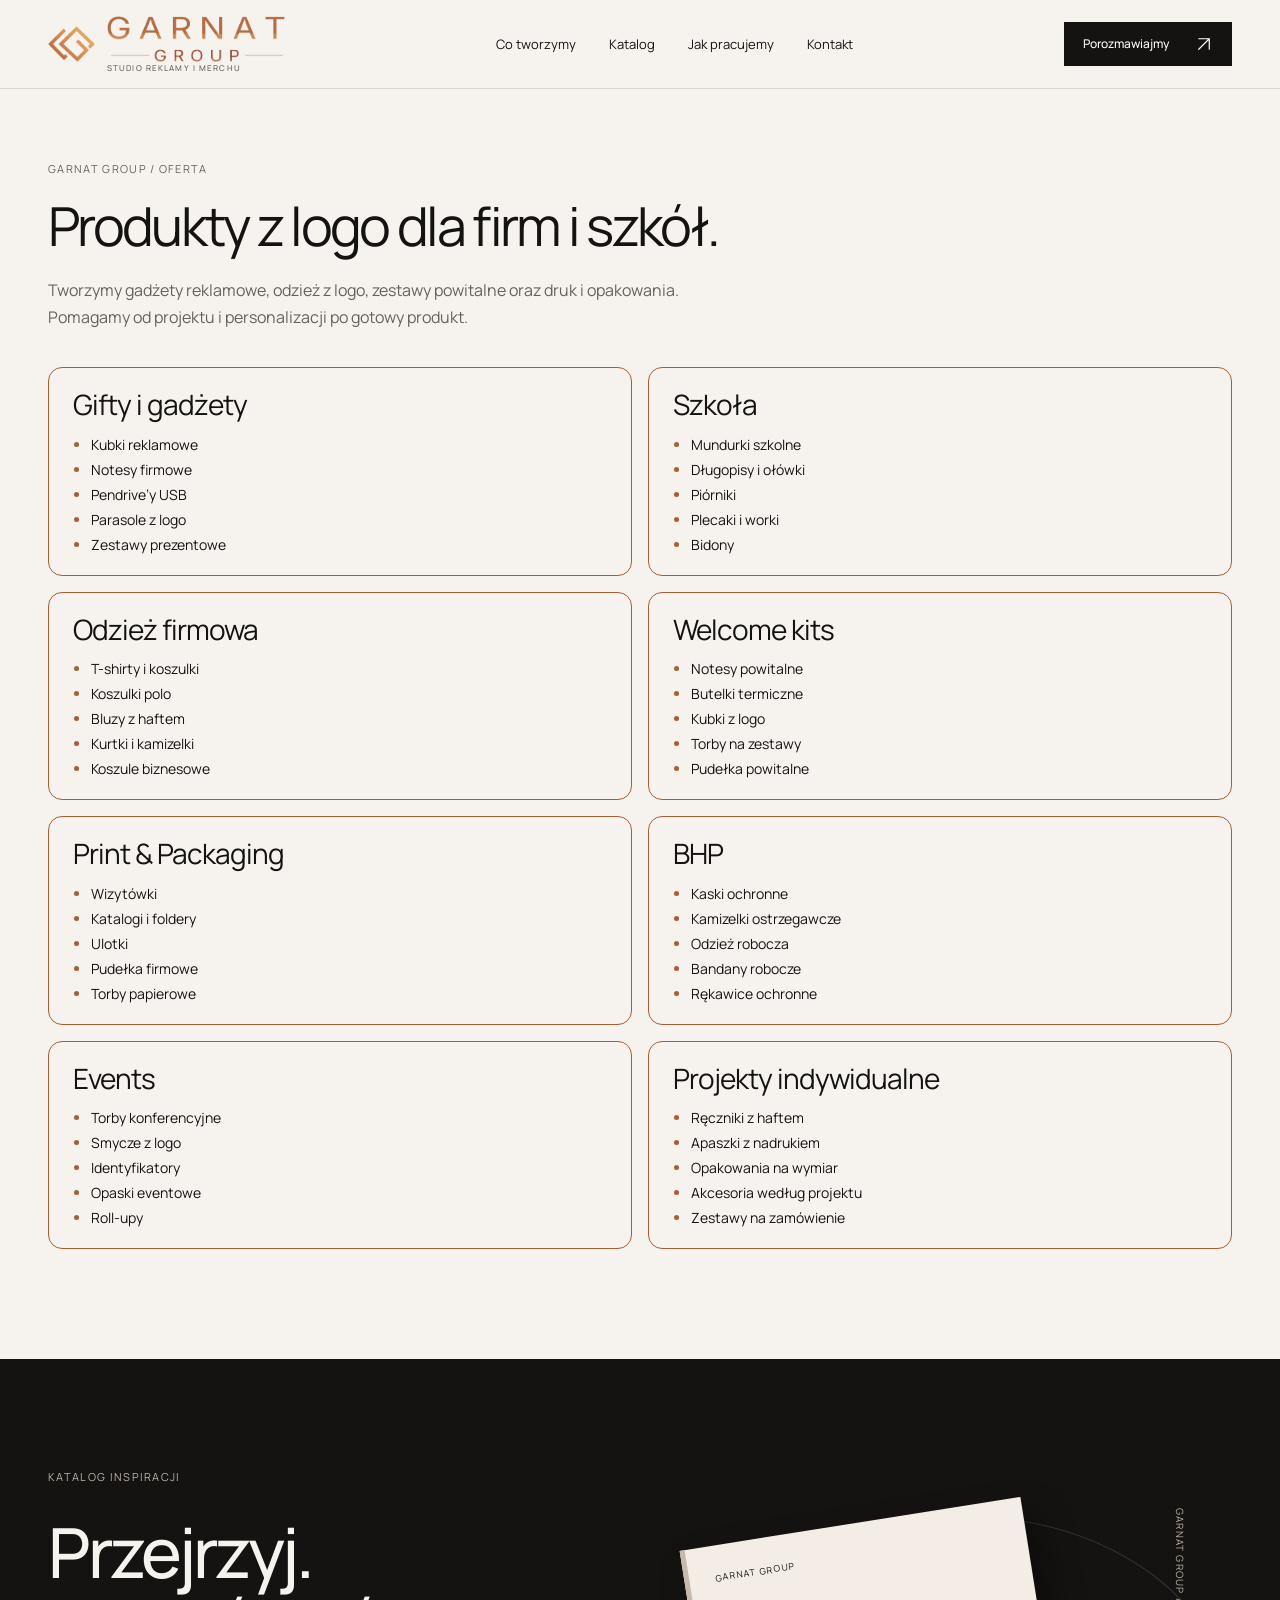
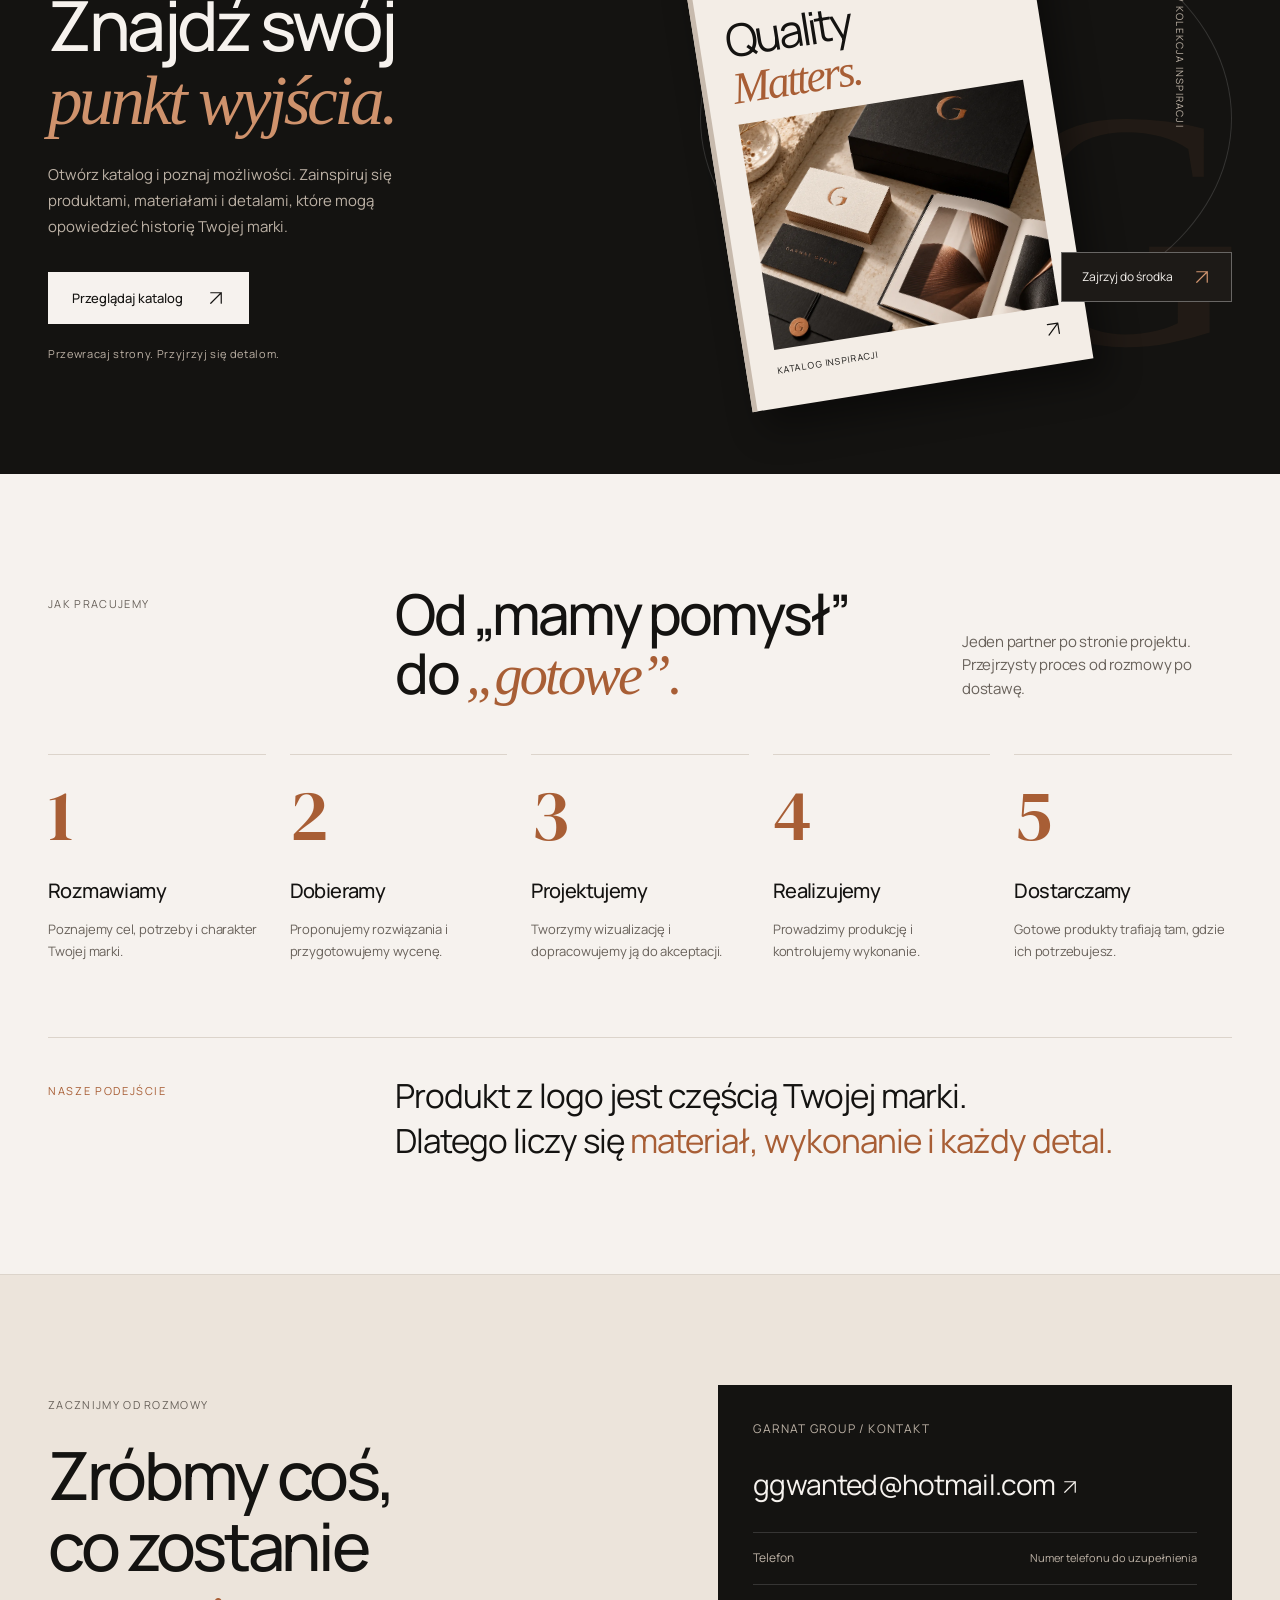
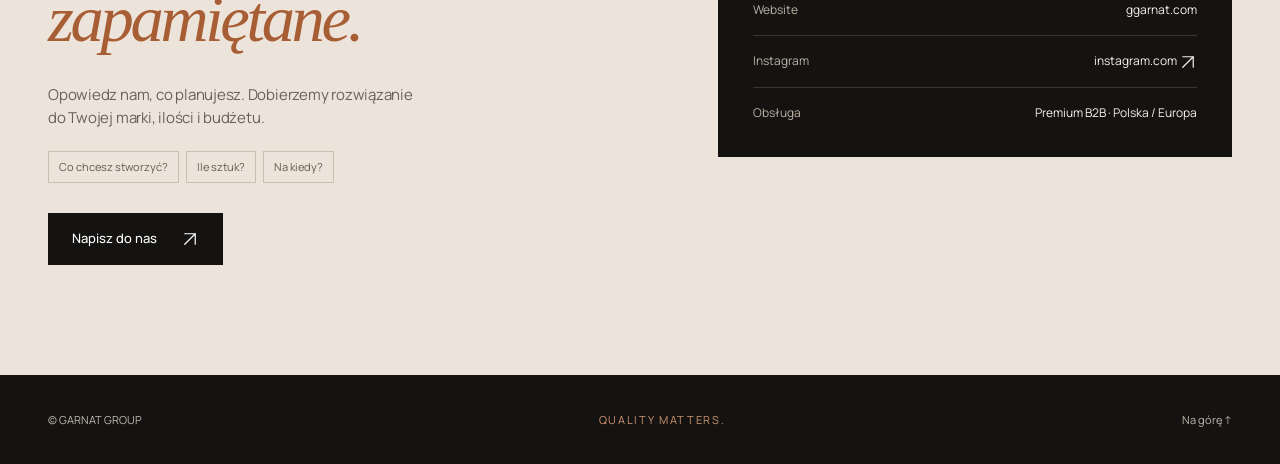
==== index.html @ 05f49bbf "Aktualizacja strony GARNAT GROUP" ====
<!doctype html><html lang="pl"><head><meta charset="utf-8"><meta name="viewport" content="width=device-width,initial-scale=1"><meta name="theme-color" content="#f6f2ee"><title>GARNAT GROUP — Studio reklamy i merchu</title><meta name="description" content="Gadżety reklamowe, odzież firmowa z logo, druk i opakowania. GARNAT GROUP — od pomysłu i projektu po personalizację i dostawę."><meta property="og:title" content="GARNAT GROUP — Produkty z logo dla firm i szkół"><meta property="og:description" content="Studio reklamy i merchu. Gadżety, odzież i druk dla Twojej marki."><meta property="og:type" content="website"><link rel="icon" href="images/logo.webp" type="image/webp"><link rel="preload" href="fonts/manrope-latin.woff2" as="font" type="font/woff2" crossorigin><link rel="stylesheet" href="styles.css"><link rel="stylesheet" href="katalog.css?v=6"></head><body id="top"><a class="skip-link" href="#main-content">Przejdź do treści</a>
<header class="site-header"><div class="container header-inner">
<a class="brand" href="#top" aria-label="GARNAT GROUP — strona główna"><img class="brand-symbol" src="images/logo.webp" alt="" width="48" height="43"><span class="brand-name"><img class="brand-wordmark" src="images/logo-napis.webp" alt="GARNAT GROUP" width="185" height="47"><span>STUDIO REKLAMY I MERCHU</span></span></a>
<nav class="desktop-menu" aria-label="Menu główne"><a href="#oferta">Co tworzymy</a><a href="#catalog-dialog" data-catalog-open>Katalog</a><a href="#proces">Jak pracujemy</a><a href="#kontakt">Kontakt</a></nav>
<a class="btn dark header-cta" href="#kontakt">Porozmawiajmy <svg class="arrow" viewBox="0 0 24 24" width="18" height="18" aria-hidden="true" focusable="false"><path d="M5 19 19 5M5 5h14v14" fill="none" stroke="currentColor" stroke-width="1.6" stroke-linecap="round" stroke-linejoin="round"/></svg></a>
<details class="mobile-menu"><summary>Menu <span class="menu-icon" aria-hidden="true"></span></summary><nav class="mobile-panel" aria-label="Menu mobilne"><a href="#oferta">Co tworzymy <svg class="arrow" viewBox="0 0 24 24" width="18" height="18" aria-hidden="true" focusable="false"><path d="M5 19 19 5M5 5h14v14" fill="none" stroke="currentColor" stroke-width="1.6" stroke-linecap="round" stroke-linejoin="round"/></svg></a><a href="#catalog-dialog" data-catalog-open>Katalog <svg class="arrow" viewBox="0 0 24 24" width="18" height="18" aria-hidden="true" focusable="false"><path d="M5 19 19 5M5 5h14v14" fill="none" stroke="currentColor" stroke-width="1.6" stroke-linecap="round" stroke-linejoin="round"/></svg></a><a href="#proces">Jak pracujemy <svg class="arrow" viewBox="0 0 24 24" width="18" height="18" aria-hidden="true" focusable="false"><path d="M5 19 19 5M5 5h14v14" fill="none" stroke="currentColor" stroke-width="1.6" stroke-linecap="round" stroke-linejoin="round"/></svg></a><a href="#kontakt">Kontakt <svg class="arrow" viewBox="0 0 24 24" width="18" height="18" aria-hidden="true" focusable="false"><path d="M5 19 19 5M5 5h14v14" fill="none" stroke="currentColor" stroke-width="1.6" stroke-linecap="round" stroke-linejoin="round"/></svg></a><a class="mobile-contact" href="mailto:ggwanted@hotmail.com">ggwanted@hotmail.com</a></nav></details>
</div></header>
<main id="main-content">
<section class="section services offer-overview" id="oferta" aria-labelledby="offer-heading"><div class="container"><div class="offer-intro"><div class="section-label">GARNAT GROUP / Oferta</div><h1 id="offer-heading">Produkty z logo dla firm i szkół.</h1><p>Tworzymy gadżety reklamowe, odzież z logo, zestawy powitalne oraz druk i opakowania. Pomagamy od projektu i personalizacji po gotowy produkt.</p></div>
<div class="category-grid"><a class="category-card" href="katalog-bez-js.html#produkt-1-1" data-catalog-open data-category="Gifty i gadżety" aria-label="Otwórz katalog: Gifty i gadżety"><h3>Gifty i gadżety</h3><ul><li>Kubki reklamowe</li><li>Notesy firmowe</li><li>Pendrive’y USB</li><li>Parasole z logo</li><li>Zestawy prezentowe</li></ul></a><a class="category-card" href="katalog-bez-js.html#produkt-2-1" data-catalog-open data-category="Szkoła" aria-label="Otwórz katalog: Szkoła"><h3>Szkoła</h3><ul><li>Mundurki szkolne</li><li>Długopisy i ołówki</li><li>Piórniki</li><li>Plecaki i worki</li><li>Bidony</li></ul></a><a class="category-card" href="katalog-bez-js.html#produkt-3-1" data-catalog-open data-category="Odzież firmowa" aria-label="Otwórz katalog: Odzież firmowa"><h3>Odzież firmowa</h3><ul><li>T-shirty i koszulki</li><li>Koszulki polo</li><li>Bluzy z haftem</li><li>Kurtki i kamizelki</li><li>Koszule biznesowe</li></ul></a><a class="category-card" href="katalog-bez-js.html#produkt-4-1" data-catalog-open data-category="Welcome kits" aria-label="Otwórz katalog: Welcome kits"><h3>Welcome kits</h3><ul><li>Notesy powitalne</li><li>Butelki termiczne</li><li>Kubki z logo</li><li>Torby na zestawy</li><li>Pudełka powitalne</li></ul></a><a class="category-card" href="katalog-bez-js.html#produkt-5-1" data-catalog-open data-category="Print &amp; Packaging" aria-label="Otwórz katalog: Print &amp; Packaging"><h3>Print & Packaging</h3><ul><li>Wizytówki</li><li>Katalogi i foldery</li><li>Ulotki</li><li>Pudełka firmowe</li><li>Torby papierowe</li></ul></a><a class="category-card" href="katalog-bez-js.html#produkt-6-1" data-catalog-open data-category="BHP" aria-label="Otwórz katalog: BHP"><h3>BHP</h3><ul><li>Kaski ochronne</li><li>Kamizelki ostrzegawcze</li><li>Odzież robocza</li><li>Bandany robocze</li><li>Rękawice ochronne</li></ul></a><a class="category-card" href="katalog-bez-js.html#produkt-7-1" data-catalog-open data-category="Events" aria-label="Otwórz katalog: Events"><h3>Events</h3><ul><li>Torby konferencyjne</li><li>Smycze z logo</li><li>Identyfikatory</li><li>Opaski eventowe</li><li>Roll-upy</li></ul></a><a class="category-card" href="katalog-bez-js.html#produkt-8-1" data-catalog-open data-category="Projekty indywidualne" aria-label="Otwórz katalog: Projekty indywidualne"><h3>Projekty indywidualne</h3><ul><li>Ręczniki z haftem</li><li>Apaszki z nadrukiem</li><li>Opakowania na wymiar</li><li>Akcesoria według projektu</li><li>Zestawy na zamówienie</li></ul></a></div>
</div></section>
<section class="section catalog-section" id="katalog" aria-labelledby="catalog-invite-heading"><div class="container catalog-grid"><div><div class="section-label">Katalog inspiracji</div><h2 id="catalog-invite-heading">Przejrzyj.<br>Znajdź swój<br><em>punkt wyjścia.</em></h2><p>Otwórz katalog i poznaj możliwości. Zainspiruj się produktami, materiałami i detalami, które mogą opowiedzieć historię Twojej marki.</p><a class="btn" href="#catalog-dialog" data-catalog-open>Przeglądaj katalog <svg class="arrow" viewBox="0 0 24 24" width="18" height="18" aria-hidden="true" focusable="false"><path d="M5 19 19 5M5 5h14v14" fill="none" stroke="currentColor" stroke-width="1.6" stroke-linecap="round" stroke-linejoin="round"/></svg></a><p class="catalog-count">Przewracaj strony. Przyjrzyj się detalom.</p></div><a class="catalog-art" href="#catalog-dialog" data-catalog-open aria-label="Otwórz katalog inspiracji"><span class="catalog-tab" aria-hidden="true">GARNAT GROUP / KOLEKCJA INSPIRACJI</span><span class="book-preview" aria-hidden="true"><span class="book-top">GARNAT GROUP</span><span class="book-word">Quality<br><em>Matters.</em></span><img src="images/studio-druk.webp" loading="lazy" width="1254" height="1254" alt=""><span class="book-bottom"><span>KATALOG INSPIRACJI</span><span><svg class="arrow" viewBox="0 0 24 24" width="18" height="18" aria-hidden="true" focusable="false"><path d="M5 19 19 5M5 5h14v14" fill="none" stroke="currentColor" stroke-width="1.6" stroke-linecap="round" stroke-linejoin="round"/></svg></span></span></span><span class="preview-label">Zajrzyj do środka <svg class="arrow" viewBox="0 0 24 24" width="18" height="18" aria-hidden="true" focusable="false"><path d="M5 19 19 5M5 5h14v14" fill="none" stroke="currentColor" stroke-width="1.6" stroke-linecap="round" stroke-linejoin="round"/></svg></span></a></div></section>
<section class="section" id="proces" aria-labelledby="process-heading"><div class="container"><div class="section-heading"><div class="section-label">Jak pracujemy</div><div class="heading-row"><h2 id="process-heading">Od „mamy pomysł”<br>do <em>„gotowe”.</em></h2><p class="section-intro">Jeden partner po stronie projektu. Przejrzysty proces od rozmowy po dostawę.</p></div></div><div class="process-list"><article class="process-step"><div class="process-no" aria-label="Krok 1">1</div><h3>Rozmawiamy</h3><p>Poznajemy cel, potrzeby i charakter Twojej marki.</p></article><article class="process-step"><div class="process-no" aria-label="Krok 2">2</div><h3>Dobieramy</h3><p>Proponujemy rozwiązania i przygotowujemy wycenę.</p></article><article class="process-step"><div class="process-no" aria-label="Krok 3">3</div><h3>Projektujemy</h3><p>Tworzymy wizualizację i dopracowujemy ją do akceptacji.</p></article><article class="process-step"><div class="process-no" aria-label="Krok 4">4</div><h3>Realizujemy</h3><p>Prowadzimy produkcję i kontrolujemy wykonanie.</p></article><article class="process-step"><div class="process-no" aria-label="Krok 5">5</div><h3>Dostarczamy</h3><p>Gotowe produkty trafiają tam, gdzie ich potrzebujesz.</p></article></div><div class="studio-note"><div class="kicker">Nasze podejście</div><p>Produkt z logo jest częścią Twojej marki.<br>Dlatego liczy się <span>materiał, wykonanie i każdy detal.</span></p></div></div></section>
<section class="section contact" id="kontakt" aria-labelledby="contact-heading"><div class="container contact-grid"><div><div class="section-label">Zacznijmy od rozmowy</div><h2 id="contact-heading">Zróbmy coś,<br>co zostanie<br><em>zapamiętane.</em></h2><p class="contact-description">Opowiedz nam, co planujesz. Dobierzemy rozwiązanie do Twojej marki, ilości i budżetu.</p><div class="contact-hints" aria-label="Co warto podać w zapytaniu"><span>Co chcesz stworzyć?</span><span>Ile sztuk?</span><span>Na kiedy?</span></div><a class="btn dark" href="mailto:ggwanted@hotmail.com">Napisz do nas <svg class="arrow" viewBox="0 0 24 24" width="18" height="18" aria-hidden="true" focusable="false"><path d="M5 19 19 5M5 5h14v14" fill="none" stroke="currentColor" stroke-width="1.6" stroke-linecap="round" stroke-linejoin="round"/></svg></a></div><div class="contact-card"><div class="contact-card-title">GARNAT GROUP / Kontakt</div><a class="contact-email" href="mailto:ggwanted@hotmail.com">ggwanted@hotmail.com <svg class="arrow" viewBox="0 0 24 24" width="18" height="18" aria-hidden="true" focusable="false"><path d="M5 19 19 5M5 5h14v14" fill="none" stroke="currentColor" stroke-width="1.6" stroke-linecap="round" stroke-linejoin="round"/></svg></a><div class="contact-item"><span class="label">Telefon</span><span class="value placeholder">Numer telefonu do uzupełnienia</span></div><div class="contact-item"><span class="label">Website</span><span class="value">ggarnat.com</span></div><div class="contact-item"><span class="label">Instagram</span><a class="value" href="https://www.instagram.com/" target="_blank" rel="noopener noreferrer">instagram.com <svg class="arrow" viewBox="0 0 24 24" width="18" height="18" aria-hidden="true" focusable="false"><path d="M5 19 19 5M5 5h14v14" fill="none" stroke="currentColor" stroke-width="1.6" stroke-linecap="round" stroke-linejoin="round"/></svg></a></div><div class="contact-item"><span class="label">Obsługa</span><span class="value">Premium B2B · Polska / Europa</span></div></div></div></section>
</main><footer class="site-footer"><div class="container footer-inner"><span>© GARNAT GROUP</span><span class="footer-tagline">QUALITY MATTERS.</span><a href="#top">Na górę ↑</a></div></footer>
<div class="catalog-dialog" id="catalog-dialog" role="dialog" aria-modal="true" aria-labelledby="catalog-title" tabindex="-1"><div class="leaflet-shell"><header class="leaflet-top"><div><div class="leaflet-brand" id="catalog-title">GARNAT GROUP</div><span class="leaflet-sub">KATALOG INSPIRACJI</span></div><div class="leaflet-actions"><button type="button" class="leaflet-tool" id="leaflet-zoom" aria-pressed="false">Powiększ +</button><button type="button" class="leaflet-tool fullscreen-tool" id="leaflet-fullscreen">Pełny ekran</button><a href="#katalog" class="leaflet-tool" id="catalog-close">Zamknij ×</a></div></header><noscript><p style="padding:12px 24px"><a href="katalog-bez-js.html">Otwórz katalog bez JavaScriptu →</a></p></noscript><div class="catalog-category-bar"><label for="catalog-category">Kategoria</label><select id="catalog-category"><option value="">Wszystkie kategorie</option><option>Gifty i gadżety</option><option>Szkoła</option><option>Odzież firmowa</option><option>Welcome kits</option><option>Print & Packaging</option><option>BHP</option><option>Events</option><option>Projekty indywidualne</option></select></div><div class="leaflet-stage" id="leaflet-stage" aria-label="Strony katalogu"><div class="leaflet-book" id="leaflet-book"><article class="leaflet-page leaflet-cover" data-page="0" aria-label="Strona 1: okładka"><div class="eyebrow">GARNAT GROUP / Inspiracje</div><div class="cover-mark" aria-hidden="true">G.</div><div class="cover-kicker">POMYSŁ · DETAL · REALIZACJA</div><h3 class="cover-word">QUALITY<br><span>MATTERS.</span></h3><p>Inspiracje dla Twojej marki.<br>Gadżety, odzież i materiały reklamowe.</p><p>Odkryj kolekcję inspiracji.<br>Przewróć stronę i poznaj szczegóły.</p><div class="page-folio"><span>QUALITY MATTERS.</span><span>01</span></div></article></div></div><footer class="leaflet-bottom"><div class="leaflet-controls"><button class="leaflet-arrow" id="leaflet-prev" type="button" aria-label="Poprzednie strony">←</button><span class="leaflet-counter" id="leaflet-counter" aria-live="polite"></span><button class="leaflet-arrow" id="leaflet-next" type="button" aria-label="Następne strony">→</button></div><div class="leaflet-pages" aria-label="Przejdź do strony"></div><p class="leaflet-hint">Przeglądaj katalog: strzałki ← → lub przesunięcie palcem.</p></footer></div></div><script src="katalog-dane.js" defer></script><script src="katalog.js?v=6" defer></script><script src="site.js" defer></script></body></html>
---- styles.css ----
@font-face {
  font-family: 'Manrope';
  font-style: normal;
  font-display: swap;
  font-weight: 200 800;
  src: url(fonts/manrope-latin-ext.woff2) format('woff2-variations');
  unicode-range: U+0100-02BA,U+02BD-02C5,U+02C7-02CC,U+02CE-02D7,U+02DD-02FF,U+0304,U+0308,U+0329,U+1D00-1DBF,U+1E00-1E9F,U+1EF2-1EFF,U+2020,U+20A0-20AB,U+20AD-20C0,U+2113,U+2C60-2C7F,U+A720-A7FF;
}
@font-face {
  font-family: 'Manrope';
  font-style: normal;
  font-display: swap;
  font-weight: 200 800;
  src: url(fonts/manrope-latin.woff2) format('woff2-variations');
  unicode-range: U+0000-00FF,U+0131,U+0152-0153,U+02BB-02BC,U+02C6,U+02DA,U+02DC,U+0304,U+0308,U+0329,U+2000-206F,U+20AC,U+2122,U+2191,U+2193,U+2212,U+2215,U+FEFF,U+FFFD;
}
@font-face{font-family:'DM Serif Display';font-style:normal;font-display:swap;font-weight:400;src:url('fonts/dm-serif-display-latin.woff2') format('woff2')}
:root{--black:#141311;--copper:#a85e35;--accent:#b96f43;--cream:#f6f2ee;--paper:#fdfbf8;--muted:#68615a;--line:#dcd4cb;--ease:cubic-bezier(.2,.7,.2,1)}
*{box-sizing:border-box}html{scroll-behavior:smooth;scroll-padding-top:110px}body{margin:0;background:var(--cream);color:var(--black);font-family:"Manrope",Arial,Helvetica,sans-serif;line-height:1.55;-webkit-font-smoothing:antialiased}body.catalog-open{overflow:hidden}a{color:inherit;text-decoration:none}button{font-family:inherit;cursor:pointer}button,a{-webkit-tap-highlight-color:transparent}img{display:block;max-width:100%;height:auto}button:focus-visible,a:focus-visible,summary:focus-visible{outline:3px solid var(--accent);outline-offset:5px}button:disabled{cursor:default}::selection{background:#dfb79d;color:#141311}h1,h2,h3,p{margin:0}h1,h2,h3{font-weight:500}em{font-family:Georgia,'Times New Roman',serif;font-weight:400}section[id]{scroll-margin-top:100px}.container{width:min(1320px,calc(100% - 96px));margin-inline:auto}.eyebrow,.kicker,.section-label{font-size:11px;line-height:1.4;letter-spacing:.15em;text-transform:uppercase}.kicker{color:var(--copper)}.arrow{display:inline-block;width:18px;height:18px;flex-shrink:0;vertical-align:middle;transition:transform .25s var(--ease)}.btn{display:inline-flex;gap:24px;justify-content:space-between;align-items:center;min-height:52px;padding:15px 23px;border:1px solid var(--black);font-size:13px;line-height:1.3;font-weight:500;transition:background .25s,color .25s,border-color .25s}.btn.dark{background:var(--black);color:#fff}.btn:hover{background:var(--accent);color:#fff;border-color:var(--accent)}.btn:hover .arrow,.text-link:hover .arrow{transform:translate(3px,-3px)}.text-link{display:inline-flex;align-items:center;gap:20px;min-height:46px;border-bottom:1px solid currentColor;font-size:13px}.skip-link{position:fixed;top:8px;left:12px;z-index:2000;padding:10px 18px;background:white;transform:translateY(-160%)}.skip-link:focus{transform:none}
/* Navigation */
.site-header{position:sticky;top:0;z-index:100;background:rgba(246,242,238,.96);backdrop-filter:blur(14px);border-bottom:1px solid var(--line)}.header-inner{height:88px;display:flex;justify-content:space-between;align-items:center;gap:30px}.brand{display:flex;align-items:center;gap:12px;flex-shrink:0}.brand-symbol{width:42px;height:42px;object-fit:contain;background:#070707;padding:3px}.brand-name{font-size:22px;line-height:1;letter-spacing:.11em;font-weight:600}.brand-name span{display:block;font-size:9px;letter-spacing:.32em;font-weight:400;margin-top:7px}.desktop-menu{display:flex;align-items:center;gap:33px;font-size:13px}.desktop-menu a{padding-block:13px;position:relative}.desktop-menu a:after{content:'';position:absolute;bottom:5px;left:0;width:0;height:1px;background:var(--copper);transition:width .2s}.desktop-menu a:hover:after{width:100%}.header-cta{min-height:44px;padding:12px 18px;font-size:12px;gap:26px}.mobile-menu{display:none}
/* Studio introduction */
.hero{padding:58px 0 46px}.hero-meta{display:flex;justify-content:space-between;gap:24px;margin-bottom:34px;color:var(--muted)}.hero-meta .eyebrow:last-child{letter-spacing:.07em}.hero-grid{display:grid;grid-template-columns:1.04fr 1fr;gap:35px;align-items:center}.hero-copy{position:relative;padding:20px 0 40px}.hero h1{font-size:clamp(68px,7.4vw,112px);font-weight:500;line-height:.99;letter-spacing:-.065em;margin:22px 0 28px}.hero h1 em{color:var(--copper);letter-spacing:-.06em}.hero h1 .line{display:block}.hero-lead{font-size:17px;line-height:1.7;max-width:420px;color:var(--muted)}.hero-actions{display:flex;align-items:center;gap:25px;flex-wrap:wrap;margin-top:30px}.hero-footnote{font-size:11px;color:var(--muted);margin-top:35px}.hero-visual{position:relative;padding:0 26px 20px 12px}.hero-picture{position:relative;background:#e2d6c9;aspect-ratio:.94;overflow:hidden}.hero-picture>img{width:100%;height:100%;object-fit:cover;transition:transform 1s var(--ease)}.hero-picture:hover>img{transform:scale(1.035)}
/* Offer */
.section{padding:110px 0}.section-heading{display:grid;grid-template-columns:.55fr 1.45fr;gap:30px;margin-bottom:48px}.section-label{color:var(--muted);padding-top:12px}.heading-row{display:flex;justify-content:space-between;align-items:flex-end;gap:30px}.section h2{font-size:clamp(38px,4.4vw,66px);line-height:1.06;letter-spacing:-.05em}.section h2 em{color:var(--copper)}.section-intro{font-size:15px;color:var(--muted);max-width:270px;margin-bottom:6px}.offer-grid{display:grid;grid-template-columns:1.15fr 1fr;gap:38px}.offer-featured{grid-row:span 2}.offer-image{display:block;overflow:hidden;background:#e6ddd3}.offer-image img{width:100%;height:100%;object-fit:cover;transition:transform .7s var(--ease)}.offer-card:hover img{transform:scale(1.025)}.offer-featured .offer-image{aspect-ratio:.94}.offer-small{display:grid;grid-template-columns:.9fr 1fr;gap:23px;align-items:center}.offer-small .offer-image{aspect-ratio:1}.offer-card .kicker{font-size:10px;margin-bottom:12px}.offer-featured .offer-copy{padding:25px 0 0}.offer-card h3{font-size:clamp(24px,2.2vw,32px);line-height:1.15;letter-spacing:-.04em;margin-bottom:12px}.offer-card p{font-size:14px;line-height:1.7;color:var(--muted)}.offer-card .text-link{margin-top:14px;font-size:12px;gap:14px}.offer-text-only{display:block;padding:6px 0 2px}.offer-text-only .offer-copy{max-width:46ch}.offer-text-only h3{max-width:14ch}.offer-text-only p{max-width:52ch}.extra-services{display:grid;grid-template-columns:repeat(3,minmax(0,1fr));gap:34px;margin-top:60px;padding-top:30px;border-top:1px solid var(--line)}.extra-service{display:grid;grid-template-columns:64px 1fr;gap:18px}.extra-service img{width:64px;height:64px;object-fit:cover}.extra-service h3{font-size:16px;margin-bottom:8px}.extra-service p{font-size:12px;color:var(--muted);line-height:1.65}.extra-service .kicker{font-size:9px;margin-bottom:8px}
/* Catalogue invitation */
.catalog-section{background:var(--black);color:var(--cream);overflow:hidden}.catalog-grid{display:grid;grid-template-columns:1fr 1fr;gap:70px;align-items:center}.catalog-section .section-label{color:#bdb2a6;padding:0}.catalog-section h2{font-size:clamp(42px,5.4vw,78px);margin:30px 0 24px}.catalog-section h2 em{color:#cf926c}.catalog-section p{color:#bdb2a6;max-width:375px;font-size:15px;line-height:1.75}.catalog-section .btn{margin-top:32px;background:var(--cream);color:var(--black);border-color:var(--cream)}.catalog-section .btn:hover{background:var(--accent);border-color:var(--accent);color:white}.catalog-count{margin-top:20px!important;font-size:11px!important;letter-spacing:.06em}.catalog-art{position:relative;display:block;min-height:480px;isolation:isolate}.catalog-art:before{content:'';position:absolute;inset:40px 0 35px 25px;border:1px solid #ffffff24;border-radius:50%}.catalog-art:after{content:'G';position:absolute;font:340px/.8 Georgia,serif;color:#b96f4315;right:-10px;bottom:-10px;z-index:-1}.book-preview{position:absolute;left:7%;top:45px;transform:rotate(-9deg);width:62%;aspect-ratio:.74;background:#f3ede6;color:var(--black);padding:26px;box-shadow:12px 20px 35px #0006;border-left:5px solid #c7baad;display:flex;flex-direction:column;transition:transform .5s var(--ease)}.catalog-art:hover .book-preview{transform:rotate(-5deg) translateY(-6px)}.book-top{font-size:9px;letter-spacing:.13em}.book-word{font-size:clamp(30px,3.5vw,50px);line-height:1.05;letter-spacing:-.06em;margin:32px 0 12px}.book-word em{color:var(--copper)}.book-preview img{width:100%;height:0;flex:1;min-height:0;object-fit:cover}.book-bottom{display:flex;justify-content:space-between;gap:8px;margin-top:14px;font-size:9px;letter-spacing:.1em}.catalog-art .preview-label{position:absolute;right:0;bottom:54px;border:1px solid #ffffff55;background:#1d1a17;padding:15px 20px;display:flex;gap:20px;align-items:center;font-size:12px}.preview-label .arrow{color:#d19570}.catalog-art .catalog-tab{position:absolute;right:8%;top:32px;color:#bdb2a6;font-size:10px;letter-spacing:.12em;writing-mode:vertical-rl}
/* Process & brand note */
.process-list{display:grid;grid-template-columns:repeat(5,minmax(0,1fr));gap:24px}.process-step{padding-top:24px;border-top:1px solid var(--line)}.process-no{font-family:"DM Serif Display",Georgia,serif;font-size:72px;line-height:1;color:var(--copper);letter-spacing:-.045em;margin-bottom:24px}.process-step h3{font-size:20px;letter-spacing:-.03em;margin-bottom:12px}.process-step p{font-size:13px;color:var(--muted);line-height:1.7}.studio-note{margin-top:75px;display:grid;grid-template-columns:.55fr 1.45fr;gap:30px;border-top:1px solid var(--line);padding-top:36px}.studio-note .kicker{padding-top:9px}.studio-note p{font-size:clamp(23px,2.6vw,36px);line-height:1.35;letter-spacing:-.03em;max-width:780px}.studio-note p span{color:var(--copper)}
/* Contact */
.contact{background:#ece4db;border-top:1px solid var(--line)}.contact-grid{display:grid;grid-template-columns:1.12fr 1fr;gap:95px;align-items:start}.contact h2{font-size:clamp(42px,5.2vw,76px);margin:28px 0}.contact-description{max-width:370px;color:var(--muted);font-size:15px}.contact-hints{display:flex;flex-wrap:wrap;gap:7px;margin-top:22px}.contact-hints span{border:1px solid #cabeaf;padding:6px 10px;font-size:11px;color:#65594e}.contact .btn{margin-top:30px}.contact-card{background:var(--black);color:var(--cream);padding:35px}.contact-card-title{font-size:12px;color:#bdb2a6;margin-bottom:26px;letter-spacing:.1em;text-transform:uppercase}.contact-email{font-size:clamp(18px,2.2vw,30px);line-height:1.4;letter-spacing:-.03em;overflow-wrap:anywhere;display:block;margin-bottom:28px}.contact-email:hover{color:#d69c78}.contact-item{border-top:1px solid #ffffff25;padding:16px 0;display:flex;justify-content:space-between;align-items:baseline;gap:16px;font-size:12px}.contact-item .label{color:#bdb2a6;flex-shrink:0}.contact-item .value{text-align:right;overflow-wrap:anywhere;min-width:0}.contact-item a:hover{color:#d69c78}.contact-item:last-child{padding-bottom:0}.contact-card .placeholder{color:#bdb2a6;font-size:11px}.site-footer{padding:28px 0;background:var(--black);color:#c3b9af}.footer-inner{display:flex;align-items:center;justify-content:space-between;gap:20px;font-size:11px}.footer-tagline{color:#d19570;letter-spacing:.15em}.footer-inner a{padding:8px 0}.footer-inner a:hover{color:white}
@media(min-width:1550px){.hero h1{font-size:116px}.hero-picture{max-height:650px}}
@media(max-width:1100px){.container{width:calc(100% - 64px)}.desktop-menu{gap:22px}.header-inner{gap:20px}.hero h1{font-size:clamp(58px,7.3vw,85px)}.hero-grid{gap:24px}.hero-visual{padding-left:0}.hero-actions{gap:16px}.hero-lead{font-size:15px}.section-heading{grid-template-columns:.35fr 1fr}.heading-row{align-items:start;flex-direction:column;gap:20px}.section-intro{max-width:480px}.offer-small{grid-template-columns:1fr 1fr;gap:18px}.offer-grid{gap:26px}.offer-card p{font-size:13px}.offer-featured .offer-image{aspect-ratio:.75}.contact-grid{gap:50px}.catalog-grid{gap:38px}.catalog-art{min-height:420px}.book-preview{padding:20px;left:3%;width:72%;top:30px}.extra-services{gap:22px}.extra-service{grid-template-columns:1fr}.extra-service img{width:75px;height:60px}.studio-note{grid-template-columns:.35fr 1fr}}
@media(max-width:800px){html{scroll-padding-top:90px}.offer-text-only{padding:0}.offer-text-only .offer-copy,.offer-text-only p{max-width:none}.container{width:calc(100% - 40px)}.header-inner{height:74px;gap:12px}.brand-symbol{width:34px;height:34px}.brand-name{font-size:18px}.brand-name span{font-size:8px}.desktop-menu,.header-cta{display:none}.mobile-menu{display:block}.mobile-menu summary{cursor:pointer;list-style:none;display:flex;align-items:center;gap:13px;font-size:12px;min-height:44px;padding:8px 0 8px 12px}.mobile-menu summary::-webkit-details-marker{display:none}.menu-icon{width:20px;height:12px;display:block;border-top:1px solid;border-bottom:1px solid;transition:transform .2s}.mobile-menu[open] .menu-icon{transform:rotate(-10deg)}.mobile-panel{position:absolute;left:0;right:0;top:74px;background:var(--cream);padding:12px 20px 24px;border-bottom:1px solid var(--line);box-shadow:0 18px 24px #0001;display:grid}.mobile-panel a{padding:16px 0;border-bottom:1px solid var(--line);display:flex;justify-content:space-between;font-size:19px}.mobile-panel .mobile-contact{font-size:12px;border:0;color:var(--copper);padding-top:22px}.hero{padding:28px 0 30px}.hero-meta{margin-bottom:16px;gap:10px}.hero-meta .eyebrow{font-size:9px}.hero-meta .eyebrow:last-child{font-size:9px;letter-spacing:0}.hero-grid{grid-template-columns:1fr;gap:8px}.hero-copy{padding:0 0 24px}.hero h1{font-size:clamp(57px,10.6vw,86px);letter-spacing:-.065em;margin:18px 0 22px;max-width:650px}.hero h1 .line:nth-child(2){display:inline}.hero h1 em{display:inline}.hero-lead{font-size:15px;max-width:500px}.hero-actions{margin-top:24px;gap:23px}.hero-footnote{margin-top:22px;font-size:10px}.hero-visual{width:100%;max-width:620px;margin:0 auto;padding:0 20px 24px 0}.hero-picture{aspect-ratio:1.05;max-height:none}.section{padding:70px 0}.section-heading{grid-template-columns:1fr;gap:19px;margin-bottom:32px}.section-label{padding-top:0;font-size:10px}.heading-row{gap:17px}.section h2{font-size:clamp(38px,7vw,54px)}.section-intro{font-size:14px;max-width:420px}.offer-grid{grid-template-columns:1fr;gap:32px}.offer-featured{grid-row:auto}.offer-featured .offer-image{aspect-ratio:1.15}.offer-featured .offer-copy{padding-top:20px}.offer-card h3{font-size:28px}.offer-card p{font-size:14px}.offer-small{grid-template-columns:.85fr 1fr;gap:22px}.offer-small .offer-image{aspect-ratio:.85}.offer-card .text-link{font-size:12px;margin-top:9px}.extra-services{grid-template-columns:1fr;gap:0;margin-top:35px;padding-top:10px}.extra-service{grid-template-columns:72px 1fr;gap:18px;padding:22px 0;border-bottom:1px solid var(--line)}.extra-service:last-child{border-bottom:0}.extra-service img{width:72px;height:72px}.extra-service h3{font-size:17px;margin-bottom:6px}.extra-service p{font-size:13px}.catalog-grid{grid-template-columns:1fr;gap:20px}.catalog-section h2{font-size:clamp(42px,8.7vw,64px);margin:24px 0 20px}.catalog-section p{font-size:14px;max-width:480px}.catalog-section .btn{margin-top:25px}.catalog-art{width:100%;max-width:440px;min-height:400px;margin:0 auto}.book-preview{left:10%;width:62%;padding:20px}.book-word{font-size:36px;margin:26px 0 14px}.catalog-art .preview-label{right:3%;bottom:35px;padding:12px 16px}.catalog-art .catalog-tab{right:8%}.process-list{grid-template-columns:1fr;gap:0}.process-step{display:grid;grid-template-columns:45px 1fr;column-gap:18px;padding:22px 0}.process-no{grid-row:span 2;margin:0;padding-top:0;font-size:48px;line-height:1}.process-step h3{font-size:22px;margin-bottom:7px}.process-step p{font-size:14px}.studio-note{margin-top:34px;grid-template-columns:1fr;gap:20px;padding-top:26px}.studio-note .kicker{font-size:10px}.studio-note p{font-size:26px}.contact-grid{grid-template-columns:1fr;gap:36px}.contact h2{font-size:clamp(42px,8.8vw,64px);margin:22px 0}.contact-description{max-width:460px;font-size:14px}.contact-card{padding:26px}.contact-email{font-size:clamp(21px,5.3vw,30px)}.contact-item{font-size:12px}.footer-inner{flex-wrap:wrap;gap:10px 20px}.footer-tagline{font-size:9px}}
@media(max-width:380px){.container{width:calc(100% - 32px)}.hero h1{font-size:55px}.hero-actions{gap:16px}.hero-actions .btn{padding-inline:16px;gap:20px}.hero-actions .text-link{font-size:12px;gap:12px}.hero-meta .eyebrow:last-child{display:none}.offer-small{grid-template-columns:1fr}.offer-small .offer-image{aspect-ratio:1.3}.catalog-art{min-height:360px}.book-preview{padding:17px}.book-word{font-size:30px}.contact-card{padding:22px}.contact-item{gap:10px}}
@media(prefers-reduced-motion:reduce){html{scroll-behavior:auto}*,*:before,*:after{animation:none!important;transition:none!important}}
@media(max-width:800px){.brand-name span{letter-spacing:.13em}.mobile-menu{flex-shrink:0}.brand{min-width:0}.brand-name{min-width:0}.brand-name span{white-space:nowrap}}
@media(max-width:360px){.brand{gap:9px}.brand-name{font-size:17px}.brand-name span{font-size:7px;letter-spacing:.08em}.mobile-menu summary{gap:10px}}
@media(min-width:801px) and (max-width:1100px){.desktop-menu,.header-cta{display:none}.mobile-menu{display:block;flex-shrink:0}.mobile-menu summary{cursor:pointer;list-style:none;display:flex;align-items:center;gap:13px;font-size:13px;min-height:44px;padding:8px 0 8px 12px}.mobile-menu summary::-webkit-details-marker{display:none}.menu-icon{width:20px;height:12px;display:block;border-top:1px solid;border-bottom:1px solid}.mobile-menu[open] .menu-icon{transform:rotate(-10deg)}.mobile-panel{position:absolute;left:0;right:0;top:88px;background:var(--cream);padding:12px 32px 24px;border-bottom:1px solid var(--line);box-shadow:0 18px 24px #0001;display:grid}.mobile-panel a{padding:16px 0;border-bottom:1px solid var(--line);display:flex;justify-content:space-between;font-size:19px}.mobile-panel .mobile-contact{font-size:13px;border:0;color:var(--copper);padding-top:22px}}

p, .contact-item, .hero-meta{font-weight:400}.hero-lead,.section-intro,.offer-card p,.process-step p,.contact-description{letter-spacing:-.015em}.section-label{letter-spacing:.12em}.hero{padding-bottom:34px}

/* Aligned touch targets; SVG icons render consistently across browsers. */
@media(max-width:800px){
 .hero-actions{display:grid;grid-template-columns:repeat(2,minmax(0,1fr));align-items:stretch;gap:12px;width:100%;max-width:480px}
 .hero-actions .btn,.hero-actions .text-link{display:flex;width:100%;height:54px;min-height:54px;align-items:center;justify-content:space-between;gap:8px;padding:12px 14px;border:1px solid var(--black);font-size:12px;line-height:1.3;white-space:nowrap}
 .hero-actions .text-link{background:transparent;color:var(--black)}
 .hero-actions .text-link:hover{background:var(--accent);border-color:var(--accent);color:white}
}
@media(max-width:380px){.hero-actions{grid-template-columns:1fr;gap:10px;max-width:none}.hero-actions .btn,.hero-actions .text-link{padding-inline:18px}}

/* Garnat Group: oficjalny sygnet + oryginalny logotyp, bez tła. */
.brand-symbol{width:47px;height:43px;object-fit:contain;background:transparent;padding:0;flex-shrink:0}
.brand-name{display:flex;flex-direction:column;align-items:flex-start;gap:2px;font-size:initial;letter-spacing:normal;line-height:1}
.brand-wordmark{display:block;width:178px;height:auto;object-fit:contain}
.brand-name span{display:block;margin:0;font-family:Manrope,Arial,sans-serif;font-size:8px;font-weight:500;letter-spacing:.14em;color:var(--muted);white-space:nowrap}
/* Całe dziewięć zdjęć każdego kolażu pozostaje widoczne, bez przycinania krawędzi. */
.hero .hero-picture{aspect-ratio:942 / 848;background:#fff}
.hero .hero-picture>img{object-fit:contain}
.offer-card.offer-featured .offer-image{aspect-ratio:872 / 848;background:#fff}
.offer-card.offer-featured .offer-image img{object-fit:contain}
@media(max-width:800px){
 .brand{gap:9px}
 .brand-symbol{width:37px;height:35px}
 .brand-wordmark{width:140px}
 .brand-name span{font-size:6.5px;letter-spacing:.08em}
}
@media(max-width:360px){
 .brand-symbol{width:32px;height:30px}
 .brand-wordmark{width:128px}
 .brand-name span{font-size:6px;letter-spacing:.05em}
}

/* Kategorie oferty */
.category-grid{display:grid;grid-template-columns:repeat(2,minmax(0,1fr));gap:16px;margin-top:32px}.category-card{display:block;border:1px solid var(--copper);border-radius:14px;padding:20px 24px;background:transparent;color:inherit;text-decoration:none}.category-card h3{font:400 clamp(22px,2.2vw,28px)/1.2 Manrope,Arial,sans-serif;letter-spacing:-.035em;margin:0 0 12px}.category-card ul{margin:0;padding-left:18px;display:grid;gap:4px;font-size:14px;line-height:1.5}.category-card li::marker{color:var(--copper)}.category-card:hover{background:#b96f4308}.category-card:focus-visible{outline:3px solid var(--copper);outline-offset:4px}@media(max-width:600px){.category-grid{grid-template-columns:1fr;gap:12px}.category-card{padding:18px 20px}.category-card ul{font-size:13px}}

.offer-overview{padding-top:60px}.offer-intro{max-width:800px}.offer-intro h1{font:400 clamp(32px,4.2vw,58px)/1.12 Manrope,Arial,sans-serif;letter-spacing:-.05em;margin:20px 0}.offer-intro p{max-width:680px;font-size:16px;line-height:1.7;color:var(--muted);margin:0}.offer-overview .category-grid{margin-top:36px}@media(max-width:600px){.offer-overview{padding-top:36px}.offer-intro p{font-size:14px}}
---- katalog.css ----
.catalog-dialog{inset:0;margin:0;width:100vw;max-width:100vw;height:100dvh;max-height:100dvh;border:0;background:#252321;color:#fff;overflow:hidden}.catalog-dialog::backdrop{background:#252321}.leaflet-shell{height:100%;display:flex;flex-direction:column}.leaflet-top{display:flex;align-items:center;justify-content:space-between;gap:16px;padding:15px 28px;background:#151413;border-bottom:1px solid #ffffff18}.leaflet-brand{font:22px Georgia,serif;letter-spacing:.08em}.leaflet-sub{display:block;color:#bfb5ab;font:11px Manrope,Arial,sans-serif;letter-spacing:.1em;margin-top:4px}.leaflet-actions{display:flex;gap:8px}.leaflet-tool{border:1px solid #ffffff40;background:transparent;color:white;padding:10px 14px;font-size:13px}.leaflet-tool:hover{background:#ffffff15}.leaflet-stage{flex:1;min-height:0;overflow:auto;display:flex;align-items:center;justify-content:center;padding:24px 64px;position:relative;background:radial-gradient(ellipse at center,#49423b,#252321 75%);touch-action:pan-y}.leaflet-book{display:flex;justify-content:center;align-items:stretch;max-width:100%;height:min(67dvh,720px);filter:drop-shadow(0 16px 22px #0007)}.leaflet-page{display:flex;flex-direction:column;background:#f6f2ee;color:#0b0b0b;aspect-ratio: .75;width:auto;height:100%;max-width:100%;padding:clamp(15px,2.5dvh,30px);position:relative;overflow:hidden;animation:page-in .28s ease-out}.leaflet-page[hidden]{display:none}.leaflet-page+.leaflet-page{border-left:1px solid #cfc5ba}.leaflet-page .eyebrow{font-size:10px;letter-spacing:.16em;text-transform:uppercase;color:#965330}.leaflet-page h3{font:400 clamp(24px,3.5dvh,40px)/1.05 Georgia,serif;margin:12px 0 16px}.leaflet-page img{width:100%;height:0;flex:1;min-height:0;object-fit:contain;background:#e9e1d7}.leaflet-page .page-desc{font-size:clamp(11px,1.5dvh,14px);color:#655d56;margin:13px 0}.page-folio{display:flex;justify-content:space-between;font-size:9px;color:#776e65;border-top:1px solid #d8cec3;padding-top:10px;letter-spacing:.1em}.leaflet-cover{background:#111;color:#f6f2ee;justify-content:center;padding:clamp(22px,4dvh,44px);border:1px solid #b96f4366}.leaflet-cover .cover-word{font:400 clamp(38px,7dvh,76px)/.95 Georgia,serif;margin:26px 0}.leaflet-cover .cover-word span{color:#b96f43}.leaflet-cover p{font-size:14px;color:#bbb0a5;line-height:1.6}.leaflet-cover .page-folio{margin-top:auto;color:#bbb0a5}.cover-mark{font:90px/.9 Georgia,serif;color:#b96f43;margin-top:auto}.cover-kicker{color:#b96f43;font-size:10px;letter-spacing:.2em;margin-top:26px}.leaflet-bottom{background:#151413;padding:14px 24px 12px;display:flex;flex-direction:column;align-items:center;gap:10px}.leaflet-controls{display:flex;align-items:center;justify-content:center;gap:20px}.leaflet-arrow{background:transparent;border:1px solid #ffffff55;color:white;width:44px;height:40px;font-size:22px}.leaflet-arrow:disabled{opacity:.25;cursor:default}.leaflet-counter{min-width:135px;text-align:center;font-size:13px}.leaflet-pages{display:flex;gap:7px}.leaflet-pages button{border:1px solid #ffffff40;background:transparent;color:#c6bcb2;padding:5px 11px;font-size:11px}.leaflet-pages button[aria-current=true]{background:#b96f43;color:white;border-color:#b96f43}.leaflet-hint{font-size:11px;color:#a69a8e;margin:0;text-align:center}.leaflet-stage.is-zoomed{display:block}.is-zoomed .leaflet-book{height:130dvh;max-width:none;width:max-content;margin:0 auto;filter:none}.is-zoomed .leaflet-page{max-width:none}.leaflet-stage.turning .leaflet-book{animation:page-in .25s ease-out}@keyframes page-in{from{opacity:.5;transform:translateX(12px)}to{opacity:1;transform:translateX(0)}}
@media(max-width:800px){.leaflet-top{padding:12px 14px}.leaflet-brand{font-size:17px}.leaflet-sub{font-size:9px}.leaflet-tool{padding:9px 10px}.leaflet-stage{padding:18px 12px}.leaflet-book{height:min(61dvh,calc((100vw - 28px)*1.333));max-width:100%}.leaflet-page h3{font-size:25px}.leaflet-page .page-desc{font-size:11px}.leaflet-bottom{padding:12px 12px max(12px,env(safe-area-inset-bottom))}.leaflet-hint{font-size:10px}.fullscreen-tool{display:none}.leaflet-cover .cover-word{font-size:clamp(36px,10vw,58px)}.cover-mark{font-size:70px}.leaflet-cover p{font-size:12px}.leaflet-page .eyebrow{font-size:9px}}
@media(prefers-reduced-motion:reduce){.leaflet-page,.leaflet-stage.turning .leaflet-book{animation:none}}

/* Otwarcie przez zwykły link działa także bez JavaScriptu. */
.catalog-dialog{display:none;position:fixed;z-index:1000;top:0;right:0;bottom:0;left:0;height:100vh;height:100dvh}
.catalog-dialog:target,.catalog-dialog.is-open{display:block}
.catalog-dialog:not(.js-ready) .leaflet-stage{display:block;overflow:auto}
.catalog-dialog:not(.js-ready) .leaflet-book{display:flex;flex-direction:column;height:auto;max-width:640px;margin:auto;gap:20px}
.catalog-dialog:not(.js-ready) .leaflet-page,.catalog-dialog:not(.js-ready) .leaflet-page[hidden]{display:flex;height:auto;min-height:70vh;width:100%;aspect-ratio:auto}
.catalog-dialog:not(.js-ready) .leaflet-page img{height:auto;flex:none;max-height:65vh}
.catalog-dialog:not(.js-ready) .leaflet-controls,.catalog-dialog:not(.js-ready) .leaflet-pages,.catalog-dialog:not(.js-ready) #leaflet-zoom,.catalog-dialog:not(.js-ready) #leaflet-fullscreen{display:none}
.catalog-dialog:not(.js-ready) .leaflet-cover{min-height:75vh}
.leaflet-page img[data-src]{background:linear-gradient(135deg,#e9e1d7,#f6f2ee)}.image-retry{font-size:12px;padding:10px;border:1px solid #b96f43;background:#fff;color:#111}.leaflet-pages{max-width:90vw;overflow:auto;flex-shrink:0}.image-retry{margin-top:8px}.leaflet-page .page-folio{flex-shrink:0}
.catalog-dialog a{color:inherit;text-decoration:none}.catalog-dialog[aria-hidden="true"]{display:none}.catalog-dialog .leaflet-page .eyebrow{color:#965330}.catalog-dialog .leaflet-bottom{margin:0}.catalog-dialog .leaflet-cover h3{letter-spacing:-.04em}.catalog-dialog .cover-word{flex-shrink:0}.leaflet-tool{min-height:44px;display:inline-flex;align-items:center;justify-content:center}.leaflet-arrow{min-height:44px}.leaflet-pages button{min-width:36px;min-height:36px}.catalog-dialog{height:100vh;height:100dvh}.catalog-dialog .leaflet-hint{line-height:1.4}
@media(max-width:800px){.catalog-dialog .fullscreen-tool{display:none}.catalog-dialog .leaflet-actions{flex-shrink:0}.catalog-dialog .leaflet-tool{white-space:nowrap;padding:9px 10px}.catalog-dialog .leaflet-brand{font-size:16px}.catalog-dialog .leaflet-sub{font-size:8px}.catalog-dialog .leaflet-top{gap:10px}.catalog-dialog .leaflet-book{max-width:100%}}
@media(max-width:360px){.catalog-dialog .leaflet-brand{font-size:14px}.catalog-dialog .leaflet-tool{font-size:11px;padding:9px 8px}.catalog-dialog .leaflet-actions{gap:5px}}
@media(max-height:560px){.catalog-dialog .leaflet-top{padding:8px 14px}.catalog-dialog .leaflet-sub{display:none}.catalog-dialog .leaflet-stage{padding:10px 18px}.catalog-dialog .leaflet-book{height:55dvh}.catalog-dialog .leaflet-page{padding:12px}.catalog-dialog .leaflet-page h3{font-size:20px;margin:6px 0 10px}.catalog-dialog .leaflet-page .page-desc{display:none}.catalog-dialog .page-folio{font-size:8px;padding-top:6px;margin-top:6px}.catalog-dialog .leaflet-page .eyebrow{font-size:8px}.catalog-dialog .leaflet-cover p,.catalog-dialog .cover-kicker{display:none}.catalog-dialog .cover-mark{font-size:34px;margin-top:10px}.catalog-dialog .leaflet-cover .cover-word{font-size:32px;margin:12px 0}.catalog-dialog .leaflet-bottom{padding:8px 12px;gap:6px}.catalog-dialog .leaflet-hint{display:none}.catalog-dialog .leaflet-pages button{min-height:30px;padding-block:3px}.catalog-dialog .is-zoomed .leaflet-book{height:150dvh}.catalog-dialog .is-zoomed .leaflet-page .page-desc{display:block}}
/* Mobile viewer: fit the page to the actual space between the toolbars. */
.catalog-dialog.is-mobile{width:100%;max-width:100%;height:var(--catalog-height,100dvh);max-height:var(--catalog-height,100dvh)}
.is-mobile .leaflet-shell{height:100%;min-height:0;overflow:hidden}
.is-mobile .leaflet-top{display:grid;grid-template-columns:minmax(0,1fr) auto;align-items:center;gap:8px;flex-shrink:0;padding:10px 12px;padding-top:max(10px,env(safe-area-inset-top))}
.is-mobile .leaflet-brand{font-size:14px;line-height:1.2;letter-spacing:.04em;overflow-wrap:anywhere}
.is-mobile .leaflet-sub{display:none}
.is-mobile .leaflet-actions{gap:6px}
.is-mobile .leaflet-tool{min-height:44px;padding:9px 10px;font-size:12px;white-space:nowrap}
.catalog-dialog.is-mobile .fullscreen-tool{display:none}
.is-mobile .leaflet-stage{flex:1 1 0;min-width:0;min-height:0;display:flex;align-items:center;justify-content:center;padding:12px 10px;overflow:auto;overscroll-behavior:contain}
.catalog-dialog.is-mobile .leaflet-book{display:flex;flex-shrink:0;min-width:0;max-width:none;max-height:none;filter:drop-shadow(0 7px 15px #0005)}
.catalog-dialog.is-mobile .leaflet-page:not([hidden]){display:grid;grid-template-rows:auto auto minmax(0,1fr) auto auto;gap:9px;flex:0 0 100%;width:100%;height:100%;min-width:0;max-width:none;aspect-ratio:auto;padding:16px;border:0;animation:none}
.catalog-dialog.is-mobile .leaflet-page .eyebrow{font-size:9px;line-height:1.3;letter-spacing:.1em;margin:0}
.catalog-dialog.is-mobile .leaflet-page h3{font-size:22px;line-height:1.12;margin:0;overflow-wrap:anywhere}
.catalog-dialog.is-mobile .leaflet-page img{display:block;width:100%;height:100%;min-width:0;min-height:0;max-width:100%;max-height:100%;object-fit:contain;aspect-ratio:auto;background:#eee7df}
.catalog-dialog.is-mobile .leaflet-page .page-desc{display:-webkit-box;-webkit-box-orient:vertical;-webkit-line-clamp:2;overflow:hidden;font-size:11px;line-height:1.45;margin:0}
.catalog-dialog.is-mobile .page-folio{display:flex;align-items:center;justify-content:space-between;gap:8px;font-size:8px;line-height:1.3;padding-top:7px;margin:0;letter-spacing:.04em}
.catalog-dialog.is-mobile .leaflet-cover:not([hidden]){display:flex;flex-direction:column;justify-content:space-between;gap:10px;background:#111;color:#f6f2ee;padding:22px;border:1px solid #b96f4366}
.catalog-dialog.is-mobile .cover-mark{font-size:54px;line-height:1;margin:0}
.catalog-dialog.is-mobile .cover-kicker{display:block;font-size:8px;line-height:1.4;letter-spacing:.1em;margin:0}
.catalog-dialog.is-mobile .leaflet-cover .cover-word{font-size:clamp(30px,9vw,48px);line-height:.95;margin:0}
.catalog-dialog.is-mobile .leaflet-cover p{display:block;font-size:11px;line-height:1.45;margin:0}
.catalog-dialog.is-mobile .leaflet-cover p+p{display:none}
.catalog-dialog.is-mobile .leaflet-cover .page-folio{margin:0;padding-top:8px}
.catalog-dialog.is-mobile .leaflet-bottom{flex:0 0 auto;padding:10px 12px;gap:8px;padding-bottom:max(10px,env(safe-area-inset-bottom))}
.is-mobile .leaflet-controls{width:100%;max-width:330px;justify-content:space-between;gap:12px}
.is-mobile .leaflet-arrow{width:44px;height:44px;min-height:44px;flex-shrink:0}
.is-mobile .leaflet-counter{min-width:0;font-size:12px}
.is-mobile .leaflet-pages{max-width:100%;gap:6px}
.is-mobile .leaflet-pages button{min-width:36px;min-height:36px;padding:5px 10px}
.catalog-dialog.is-mobile .leaflet-hint{display:none}
.catalog-dialog.is-mobile .leaflet-stage.is-zoomed{display:block;touch-action:pan-x pan-y pinch-zoom}
.catalog-dialog.is-mobile .is-zoomed .leaflet-book{margin:0 auto;filter:none}
.catalog-dialog.is-mobile.is-compact .leaflet-page:not([hidden]){padding:10px;gap:6px}
.catalog-dialog.is-mobile.is-compact .leaflet-page h3{font-size:17px}
.catalog-dialog.is-mobile.is-compact .leaflet-page .page-desc{display:none}
.catalog-dialog.is-mobile.is-compact .leaflet-page{grid-template-rows:auto auto minmax(0,1fr) auto}
.catalog-dialog.is-mobile.is-compact .leaflet-cover:not([hidden]){padding:15px;gap:6px}
.catalog-dialog.is-mobile.is-compact .cover-mark,.catalog-dialog.is-mobile.is-compact .cover-kicker,.catalog-dialog.is-mobile.is-compact .leaflet-cover p{display:none}
.catalog-dialog.is-mobile.is-compact .leaflet-cover .cover-word{font-size:clamp(24px,7vw,36px)}
.catalog-dialog.is-mobile .leaflet-page:not(.leaflet-cover) h3{display:-webkit-box;-webkit-box-orient:vertical;-webkit-line-clamp:2;overflow:hidden}
.catalog-dialog.is-mobile .leaflet-page:not(.leaflet-cover) .eyebrow{white-space:nowrap;overflow:hidden;text-overflow:ellipsis}
.catalog-dialog.is-mobile .leaflet-cover .cover-word{font-size:clamp(20px,calc(var(--mobile-page-width,300px)*.13),48px)}
.catalog-dialog.is-mobile.is-compact .leaflet-cover .cover-word{font-size:clamp(19px,calc(var(--mobile-page-width,250px)*.13),36px)}
@media(orientation:landscape) and (min-width:600px){.catalog-dialog.is-mobile .leaflet-bottom{display:grid;grid-template-columns:minmax(0,1fr) auto;align-items:center;gap:20px;padding:8px 16px;padding-bottom:max(8px,env(safe-area-inset-bottom))}.catalog-dialog.is-mobile .leaflet-controls{justify-self:center}.catalog-dialog.is-mobile .leaflet-pages{max-width:42vw}}

.catalog-category-bar{display:flex;align-items:center;justify-content:center;gap:12px;background:#151413;padding:8px 16px;flex-shrink:0;font-size:12px;color:#c6bcb2}.catalog-category-bar select{max-width:100%;min-width:0;min-height:36px;background:#252321;color:#fff;border:1px solid #ffffff40;padding:6px 10px;font:inherit}.leaflet-pages button[hidden]{display:none}@media(max-height:560px){.catalog-category-bar{padding:4px 12px}.catalog-category-bar select{min-height:30px}}
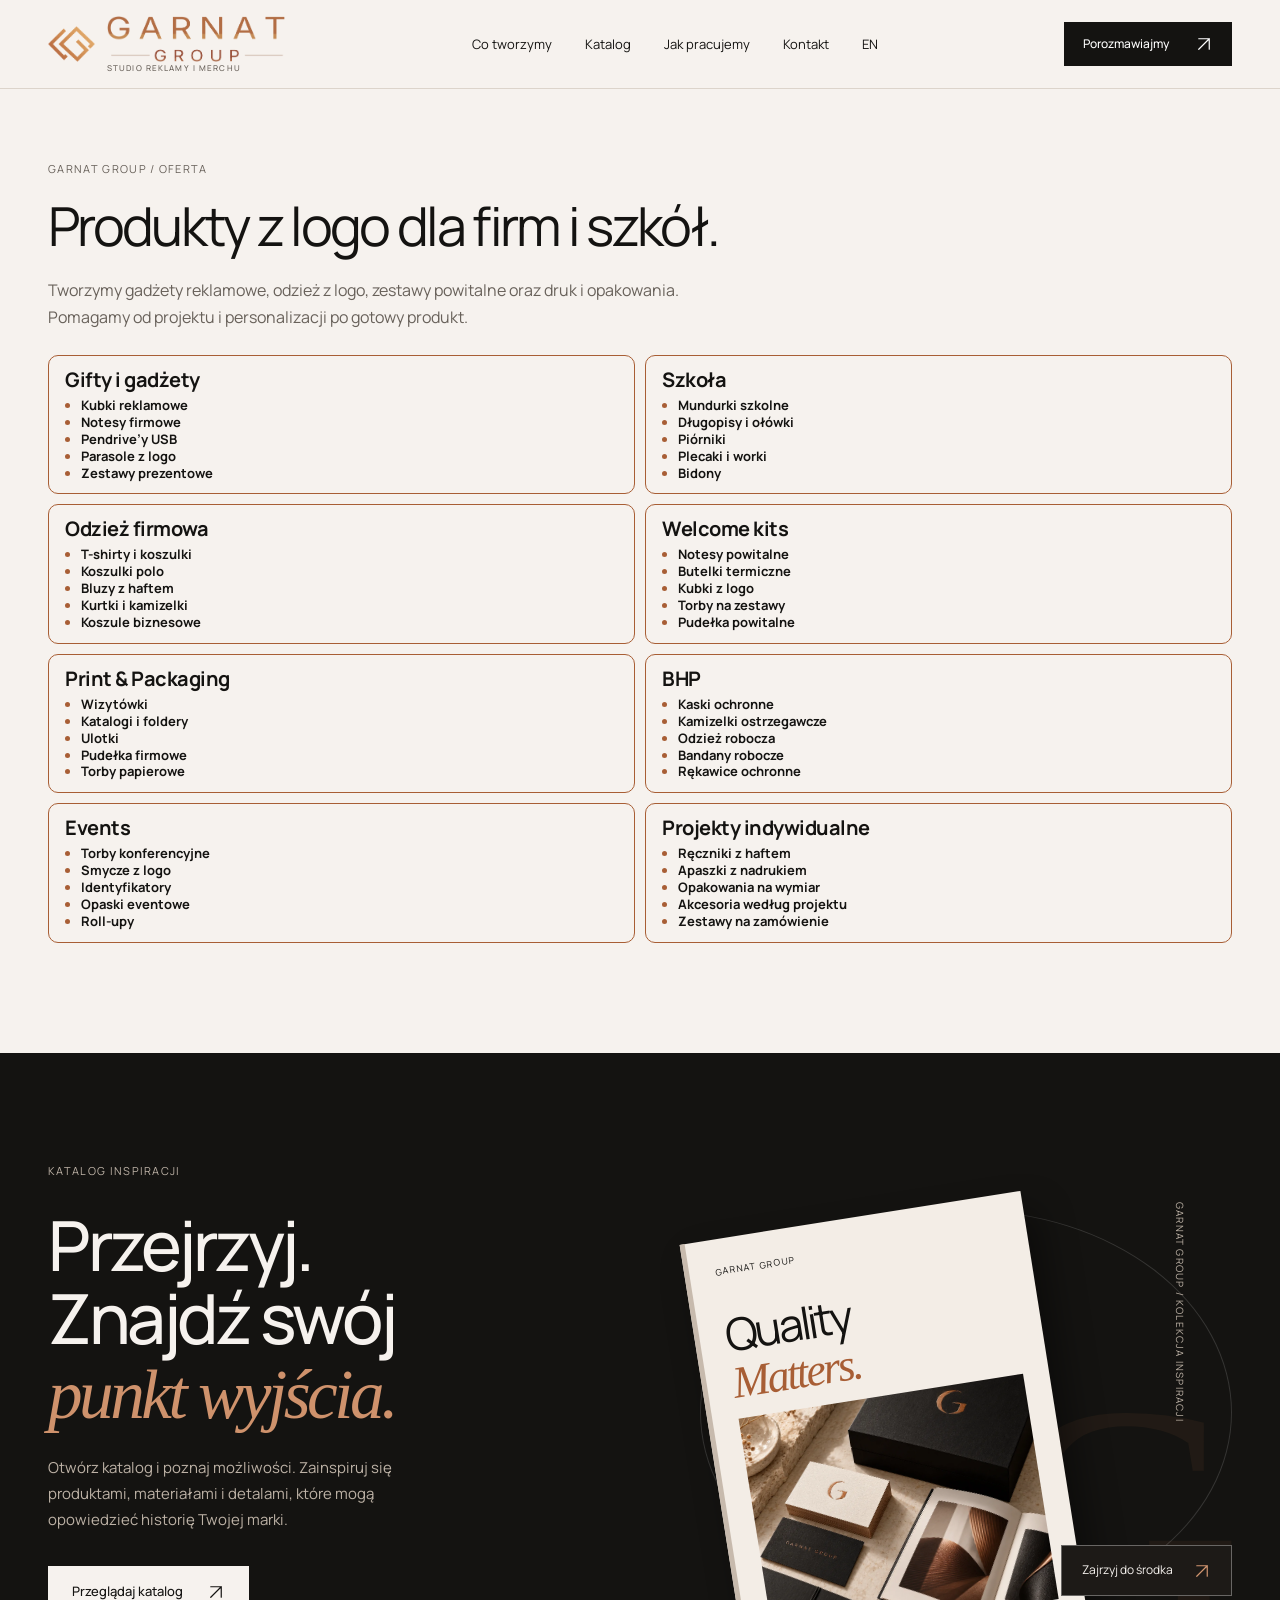
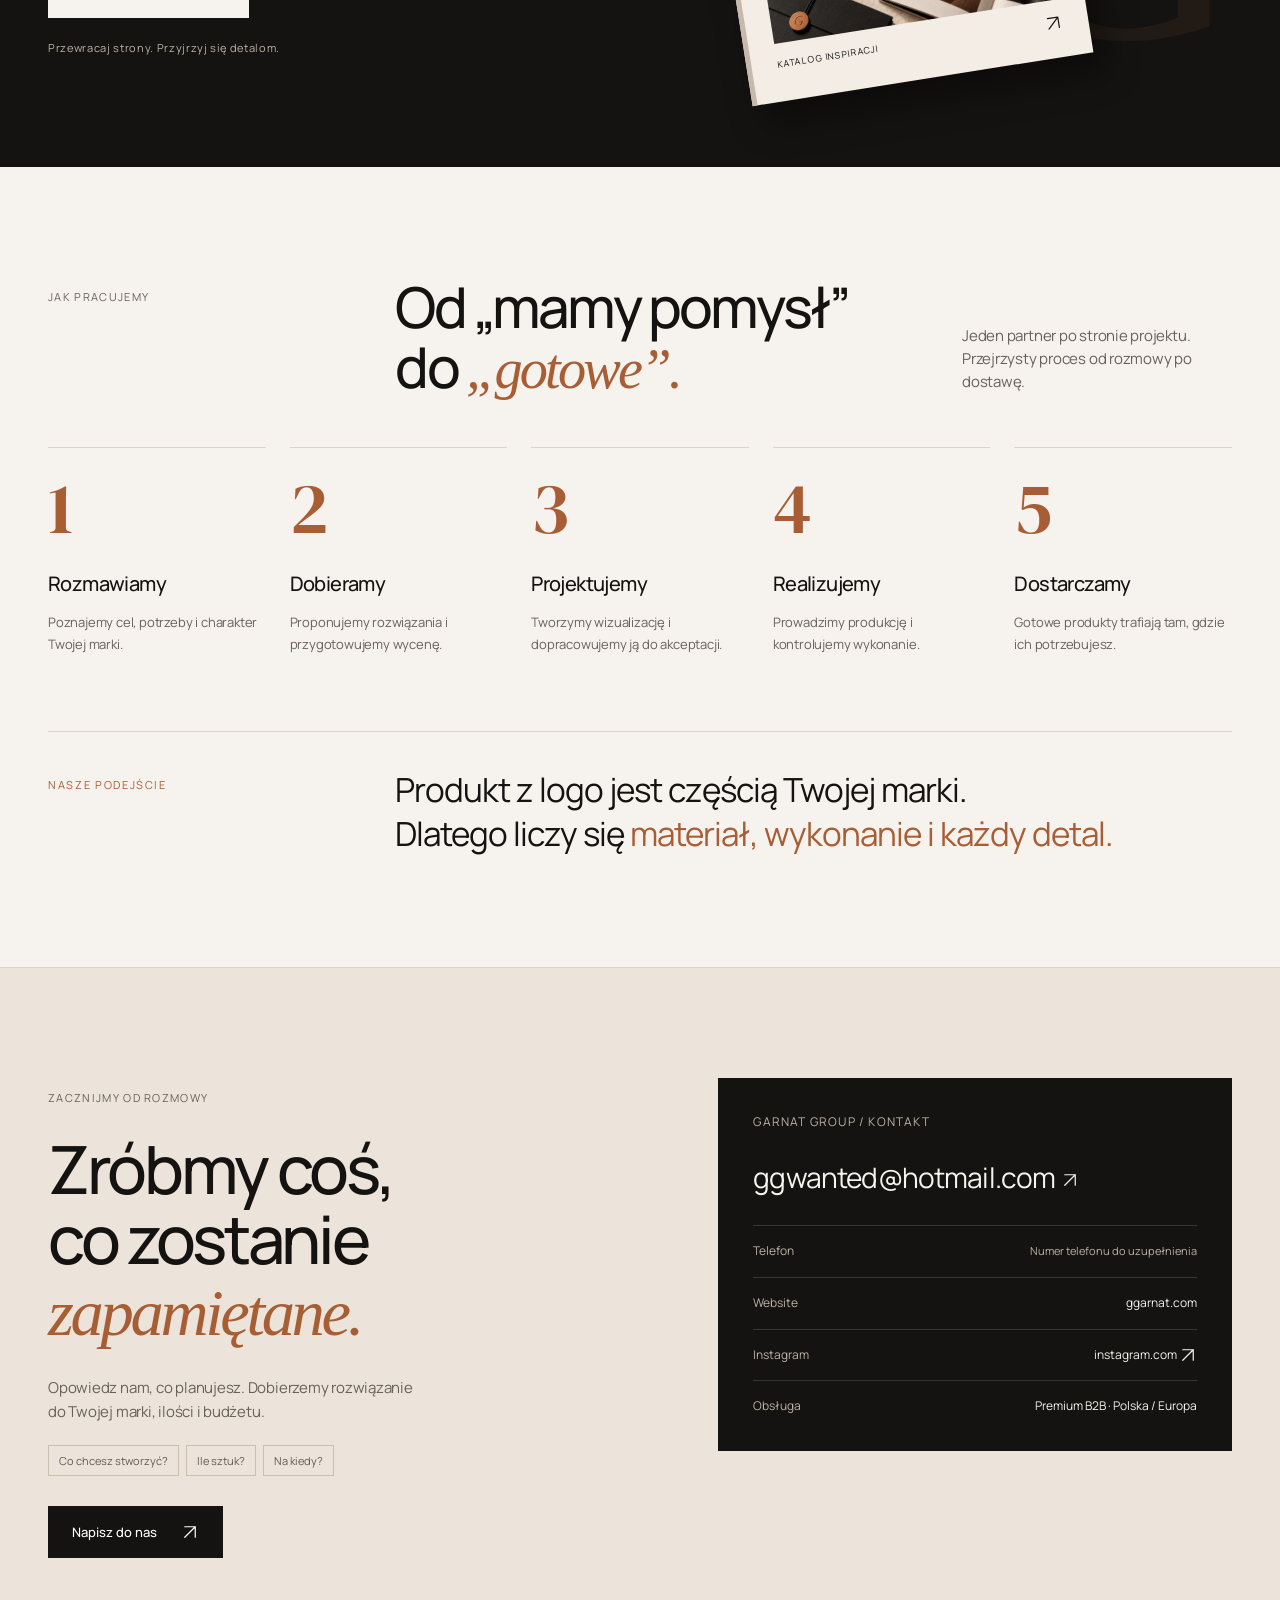
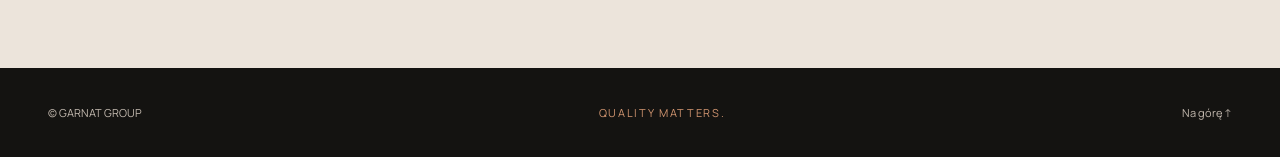
==== commit d92bfcac: "Add English version of the Garnat Group website" ====
--- a/index.html
+++ b/index.html
@@ -1,9 +1,9 @@
-<!doctype html><html lang="pl"><head><meta charset="utf-8"><meta name="viewport" content="width=device-width,initial-scale=1"><meta name="theme-color" content="#f6f2ee"><title>GARNAT GROUP — Studio reklamy i merchu</title><meta name="description" content="Gadżety reklamowe, odzież firmowa z logo, druk i opakowania. GARNAT GROUP — od pomysłu i projektu po personalizację i dostawę."><meta property="og:title" content="GARNAT GROUP — Produkty z logo dla firm i szkół"><meta property="og:description" content="Studio reklamy i merchu. Gadżety, odzież i druk dla Twojej marki."><meta property="og:type" content="website"><link rel="icon" href="images/logo.webp" type="image/webp"><link rel="preload" href="fonts/manrope-latin.woff2" as="font" type="font/woff2" crossorigin><link rel="stylesheet" href="styles.css"><link rel="stylesheet" href="katalog.css?v=6"></head><body id="top"><a class="skip-link" href="#main-content">Przejdź do treści</a>
+<!doctype html><html lang="pl"><head><meta charset="utf-8"><meta name="viewport" content="width=device-width,initial-scale=1"><meta name="theme-color" content="#f6f2ee"><title>GARNAT GROUP — Studio reklamy i merchu</title><meta name="description" content="Gadżety reklamowe, odzież firmowa z logo, druk i opakowania. GARNAT GROUP — od pomysłu i projektu po personalizację i dostawę."><meta property="og:title" content="GARNAT GROUP — Produkty z logo dla firm i szkół"><meta property="og:description" content="Studio reklamy i merchu. Gadżety, odzież i druk dla Twojej marki."><meta property="og:type" content="website"><link rel="icon" href="images/logo.webp" type="image/webp"><link rel="preload" href="fonts/manrope-latin.woff2" as="font" type="font/woff2" crossorigin><link rel="stylesheet" href="styles.css"><link rel="stylesheet" href="katalog.css?v=6"><link rel="alternate" hreflang="en" href="index-en.html"></head><body id="top"><a class="skip-link" href="#main-content">Przejdź do treści</a>
 <header class="site-header"><div class="container header-inner">
 <a class="brand" href="#top" aria-label="GARNAT GROUP — strona główna"><img class="brand-symbol" src="images/logo.webp" alt="" width="48" height="43"><span class="brand-name"><img class="brand-wordmark" src="images/logo-napis.webp" alt="GARNAT GROUP" width="185" height="47"><span>STUDIO REKLAMY I MERCHU</span></span></a>
-<nav class="desktop-menu" aria-label="Menu główne"><a href="#oferta">Co tworzymy</a><a href="#catalog-dialog" data-catalog-open>Katalog</a><a href="#proces">Jak pracujemy</a><a href="#kontakt">Kontakt</a></nav>
+<nav class="desktop-menu" aria-label="Menu główne"><a href="#oferta">Co tworzymy</a><a href="#catalog-dialog" data-catalog-open>Katalog</a><a href="#proces">Jak pracujemy</a><a href="#kontakt">Kontakt</a><a href="index-en.html" hreflang="en" lang="en" aria-label="English">EN</a></nav>
 <a class="btn dark header-cta" href="#kontakt">Porozmawiajmy <svg class="arrow" viewBox="0 0 24 24" width="18" height="18" aria-hidden="true" focusable="false"><path d="M5 19 19 5M5 5h14v14" fill="none" stroke="currentColor" stroke-width="1.6" stroke-linecap="round" stroke-linejoin="round"/></svg></a>
-<details class="mobile-menu"><summary>Menu <span class="menu-icon" aria-hidden="true"></span></summary><nav class="mobile-panel" aria-label="Menu mobilne"><a href="#oferta">Co tworzymy <svg class="arrow" viewBox="0 0 24 24" width="18" height="18" aria-hidden="true" focusable="false"><path d="M5 19 19 5M5 5h14v14" fill="none" stroke="currentColor" stroke-width="1.6" stroke-linecap="round" stroke-linejoin="round"/></svg></a><a href="#catalog-dialog" data-catalog-open>Katalog <svg class="arrow" viewBox="0 0 24 24" width="18" height="18" aria-hidden="true" focusable="false"><path d="M5 19 19 5M5 5h14v14" fill="none" stroke="currentColor" stroke-width="1.6" stroke-linecap="round" stroke-linejoin="round"/></svg></a><a href="#proces">Jak pracujemy <svg class="arrow" viewBox="0 0 24 24" width="18" height="18" aria-hidden="true" focusable="false"><path d="M5 19 19 5M5 5h14v14" fill="none" stroke="currentColor" stroke-width="1.6" stroke-linecap="round" stroke-linejoin="round"/></svg></a><a href="#kontakt">Kontakt <svg class="arrow" viewBox="0 0 24 24" width="18" height="18" aria-hidden="true" focusable="false"><path d="M5 19 19 5M5 5h14v14" fill="none" stroke="currentColor" stroke-width="1.6" stroke-linecap="round" stroke-linejoin="round"/></svg></a><a class="mobile-contact" href="mailto:ggwanted@hotmail.com">ggwanted@hotmail.com</a></nav></details>
+<details class="mobile-menu"><summary>Menu <span class="menu-icon" aria-hidden="true"></span></summary><nav class="mobile-panel" aria-label="Menu mobilne"><a href="#oferta">Co tworzymy <svg class="arrow" viewBox="0 0 24 24" width="18" height="18" aria-hidden="true" focusable="false"><path d="M5 19 19 5M5 5h14v14" fill="none" stroke="currentColor" stroke-width="1.6" stroke-linecap="round" stroke-linejoin="round"/></svg></a><a href="#catalog-dialog" data-catalog-open>Katalog <svg class="arrow" viewBox="0 0 24 24" width="18" height="18" aria-hidden="true" focusable="false"><path d="M5 19 19 5M5 5h14v14" fill="none" stroke="currentColor" stroke-width="1.6" stroke-linecap="round" stroke-linejoin="round"/></svg></a><a href="#proces">Jak pracujemy <svg class="arrow" viewBox="0 0 24 24" width="18" height="18" aria-hidden="true" focusable="false"><path d="M5 19 19 5M5 5h14v14" fill="none" stroke="currentColor" stroke-width="1.6" stroke-linecap="round" stroke-linejoin="round"/></svg></a><a href="#kontakt">Kontakt <svg class="arrow" viewBox="0 0 24 24" width="18" height="18" aria-hidden="true" focusable="false"><path d="M5 19 19 5M5 5h14v14" fill="none" stroke="currentColor" stroke-width="1.6" stroke-linecap="round" stroke-linejoin="round"/></svg></a><a class="mobile-contact" href="mailto:ggwanted@hotmail.com">ggwanted@hotmail.com</a><a href="index-en.html" hreflang="en" lang="en" aria-label="English">EN</a></nav></details>
 </div></header>
 <main id="main-content">
 <section class="section services offer-overview" id="oferta" aria-labelledby="offer-heading"><div class="container"><div class="offer-intro"><div class="section-label">GARNAT GROUP / Oferta</div><h1 id="offer-heading">Produkty z logo dla firm i szkół.</h1><p>Tworzymy gadżety reklamowe, odzież z logo, zestawy powitalne oraz druk i opakowania. Pomagamy od projektu i personalizacji po gotowy produkt.</p></div>
--- a/styles.css
+++ b/styles.css
@@ -72,6 +72,6 @@
 }
 
 /* Kategorie oferty */
-.category-grid{display:grid;grid-template-columns:repeat(2,minmax(0,1fr));gap:16px;margin-top:32px}.category-card{display:block;border:1px solid var(--copper);border-radius:14px;padding:20px 24px;background:transparent;color:inherit;text-decoration:none}.category-card h3{font:400 clamp(22px,2.2vw,28px)/1.2 Manrope,Arial,sans-serif;letter-spacing:-.035em;margin:0 0 12px}.category-card ul{margin:0;padding-left:18px;display:grid;gap:4px;font-size:14px;line-height:1.5}.category-card li::marker{color:var(--copper)}.category-card:hover{background:#b96f4308}.category-card:focus-visible{outline:3px solid var(--copper);outline-offset:4px}@media(max-width:600px){.category-grid{grid-template-columns:1fr;gap:12px}.category-card{padding:18px 20px}.category-card ul{font-size:13px}}
+.category-grid{display:grid;grid-template-columns:repeat(2,minmax(0,1fr));gap:10px;margin-top:24px}.category-card{display:block;border:1px solid var(--copper);border-radius:10px;padding:12px 16px;background:transparent;color:inherit;text-decoration:none}.category-card h3{font:700 20px/1.15 Manrope,Arial,sans-serif;letter-spacing:-.025em;margin:0 0 6px}.category-card ul{margin:0;padding-left:16px;display:grid;gap:0;font-size:13px;line-height:1.3;font-weight:700}.category-card li::marker{color:var(--copper)}.category-card:hover{background:#b96f4308}.category-card:focus-visible{outline:3px solid var(--copper);outline-offset:4px}@media(max-width:600px){.category-grid{grid-template-columns:1fr;gap:8px}.category-card{padding:12px 14px}.category-card ul{font-size:13px}}
 
-.offer-overview{padding-top:60px}.offer-intro{max-width:800px}.offer-intro h1{font:400 clamp(32px,4.2vw,58px)/1.12 Manrope,Arial,sans-serif;letter-spacing:-.05em;margin:20px 0}.offer-intro p{max-width:680px;font-size:16px;line-height:1.7;color:var(--muted);margin:0}.offer-overview .category-grid{margin-top:36px}@media(max-width:600px){.offer-overview{padding-top:36px}.offer-intro p{font-size:14px}}
+.offer-overview{padding-top:60px}.offer-intro{max-width:800px}.offer-intro h1{font:400 clamp(32px,4.2vw,58px)/1.12 Manrope,Arial,sans-serif;letter-spacing:-.05em;margin:20px 0}.offer-intro p{max-width:680px;font-size:16px;line-height:1.7;color:var(--muted);margin:0}.offer-overview .category-grid{margin-top:24px}@media(max-width:600px){.offer-overview{padding-top:36px}.offer-intro p{font-size:14px}}
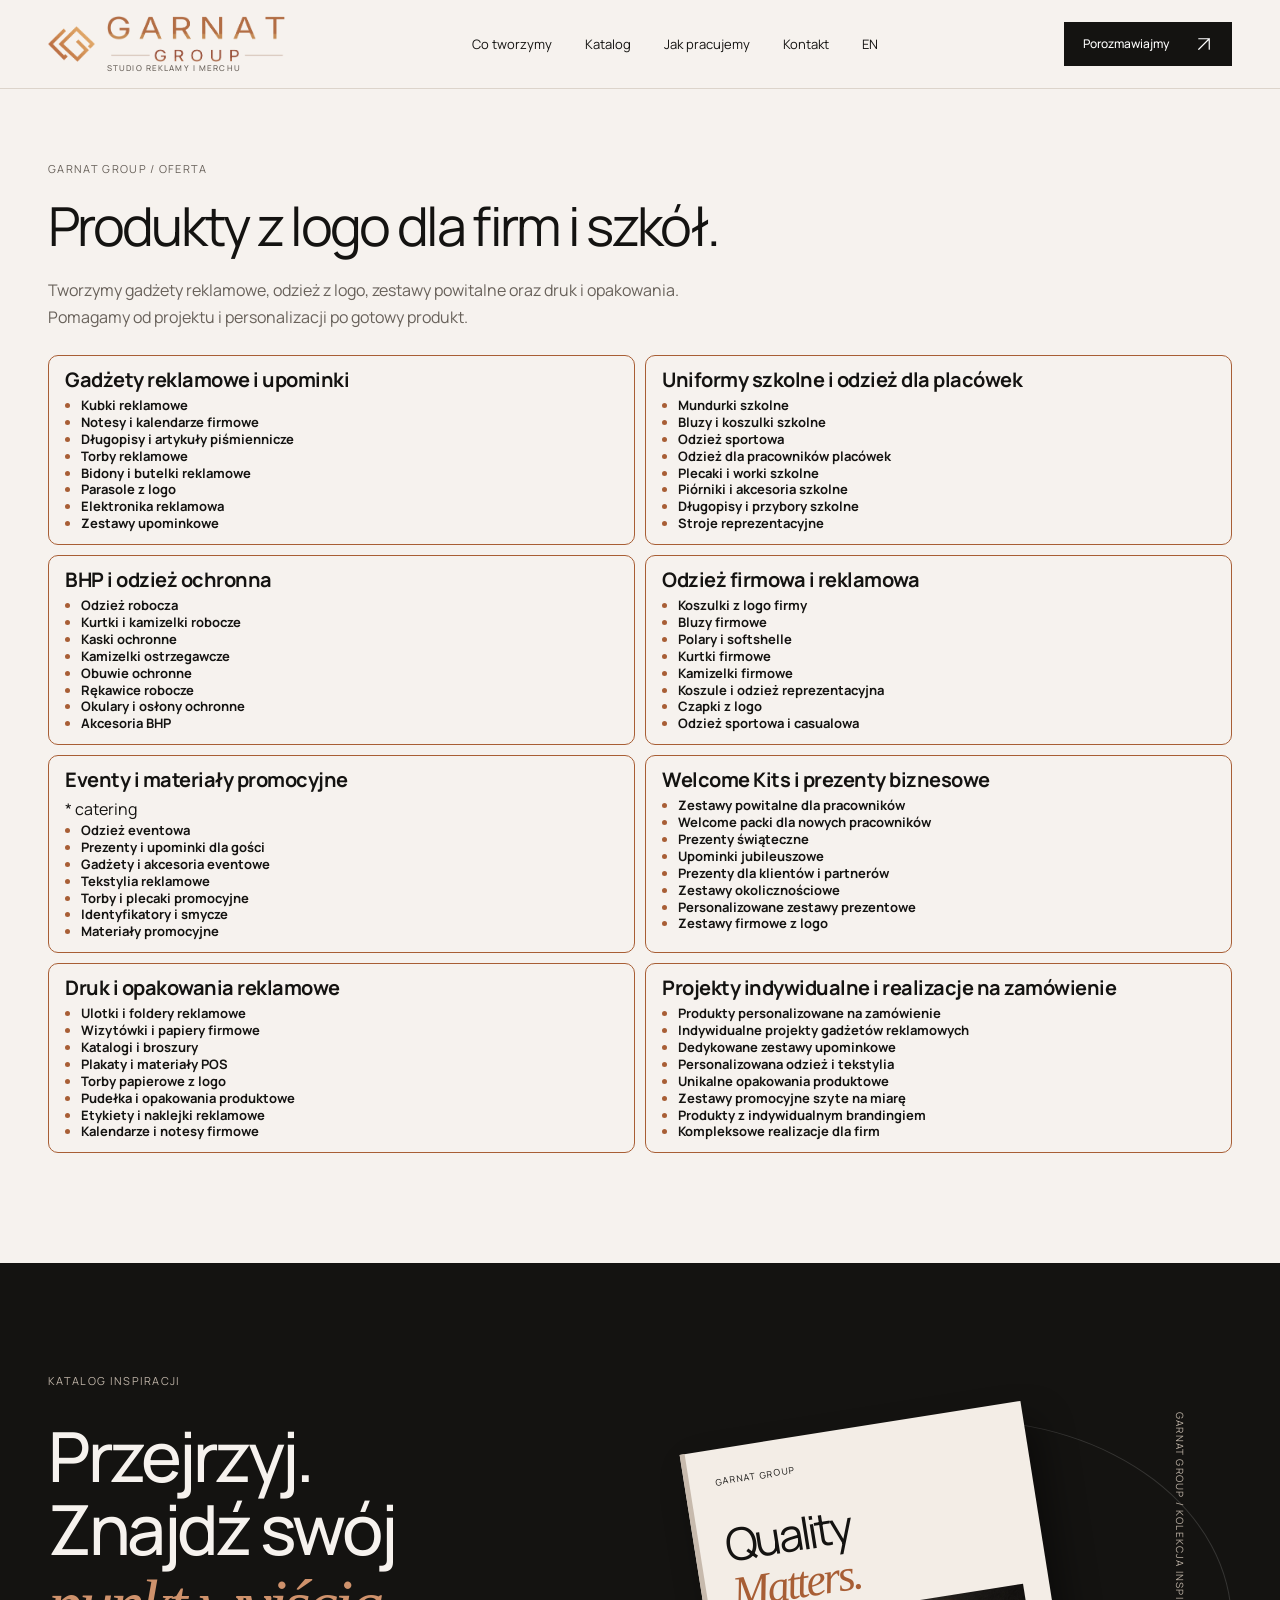
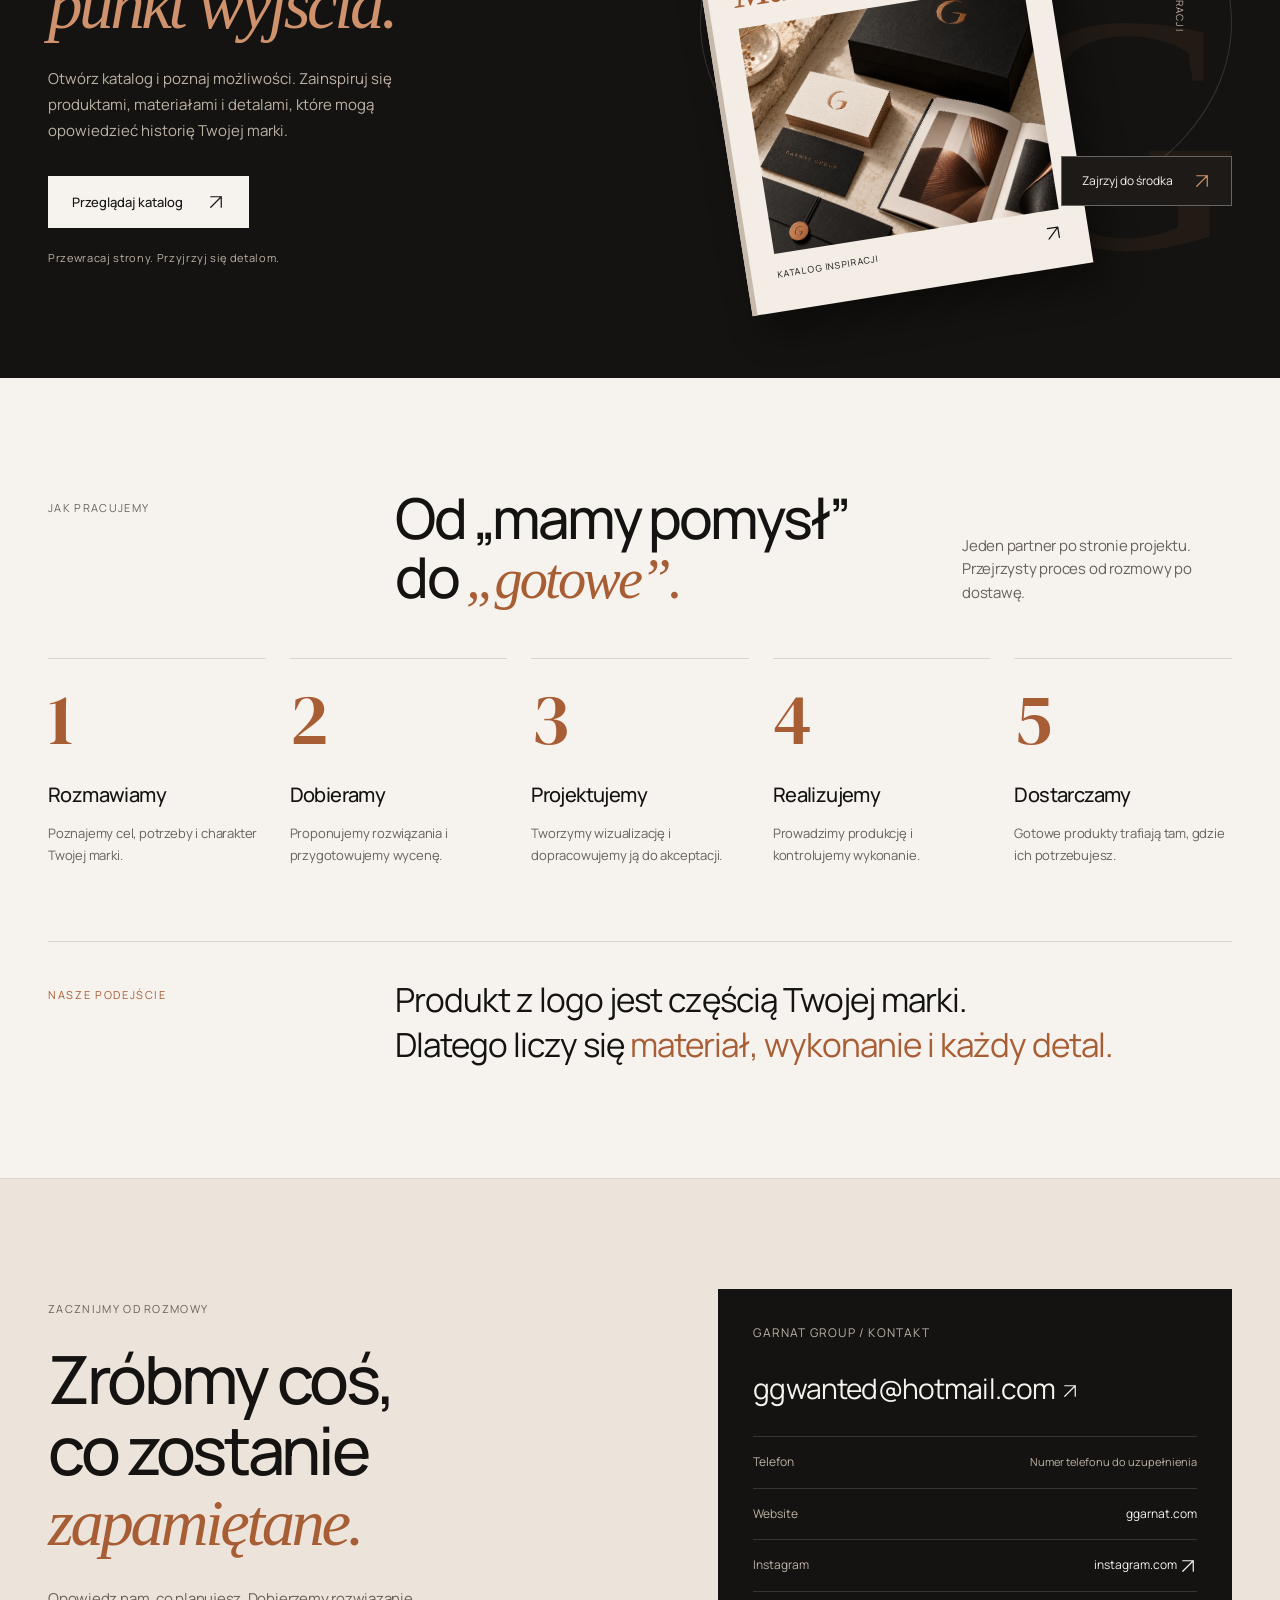
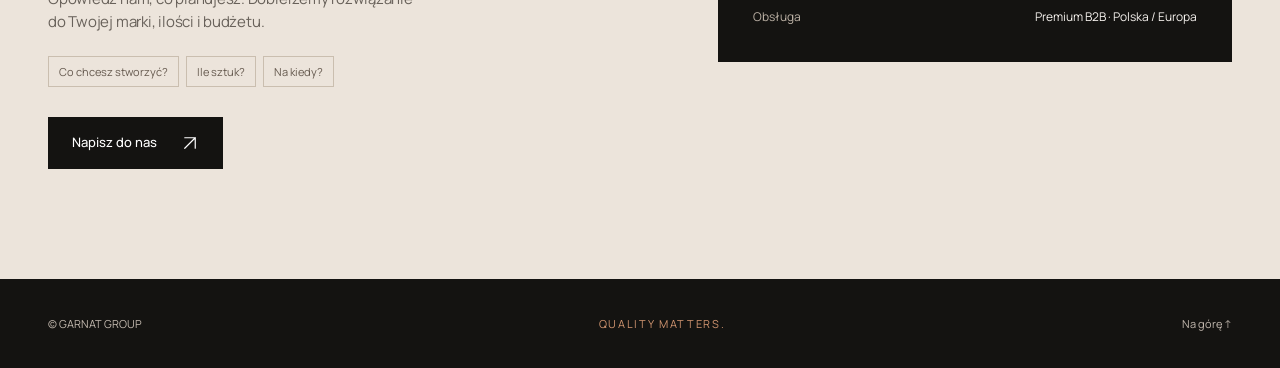
==== commit 7ad6a4ce: "Update offer cards in Polish and English" ====
--- a/index.html
+++ b/index.html
@@ -7,7 +7,16 @@
 </div></header>
 <main id="main-content">
 <section class="section services offer-overview" id="oferta" aria-labelledby="offer-heading"><div class="container"><div class="offer-intro"><div class="section-label">GARNAT GROUP / Oferta</div><h1 id="offer-heading">Produkty z logo dla firm i szkół.</h1><p>Tworzymy gadżety reklamowe, odzież z logo, zestawy powitalne oraz druk i opakowania. Pomagamy od projektu i personalizacji po gotowy produkt.</p></div>
-<div class="category-grid"><a class="category-card" href="katalog-bez-js.html#produkt-1-1" data-catalog-open data-category="Gifty i gadżety" aria-label="Otwórz katalog: Gifty i gadżety"><h3>Gifty i gadżety</h3><ul><li>Kubki reklamowe</li><li>Notesy firmowe</li><li>Pendrive’y USB</li><li>Parasole z logo</li><li>Zestawy prezentowe</li></ul></a><a class="category-card" href="katalog-bez-js.html#produkt-2-1" data-catalog-open data-category="Szkoła" aria-label="Otwórz katalog: Szkoła"><h3>Szkoła</h3><ul><li>Mundurki szkolne</li><li>Długopisy i ołówki</li><li>Piórniki</li><li>Plecaki i worki</li><li>Bidony</li></ul></a><a class="category-card" href="katalog-bez-js.html#produkt-3-1" data-catalog-open data-category="Odzież firmowa" aria-label="Otwórz katalog: Odzież firmowa"><h3>Odzież firmowa</h3><ul><li>T-shirty i koszulki</li><li>Koszulki polo</li><li>Bluzy z haftem</li><li>Kurtki i kamizelki</li><li>Koszule biznesowe</li></ul></a><a class="category-card" href="katalog-bez-js.html#produkt-4-1" data-catalog-open data-category="Welcome kits" aria-label="Otwórz katalog: Welcome kits"><h3>Welcome kits</h3><ul><li>Notesy powitalne</li><li>Butelki termiczne</li><li>Kubki z logo</li><li>Torby na zestawy</li><li>Pudełka powitalne</li></ul></a><a class="category-card" href="katalog-bez-js.html#produkt-5-1" data-catalog-open data-category="Print &amp; Packaging" aria-label="Otwórz katalog: Print &amp; Packaging"><h3>Print & Packaging</h3><ul><li>Wizytówki</li><li>Katalogi i foldery</li><li>Ulotki</li><li>Pudełka firmowe</li><li>Torby papierowe</li></ul></a><a class="category-card" href="katalog-bez-js.html#produkt-6-1" data-catalog-open data-category="BHP" aria-label="Otwórz katalog: BHP"><h3>BHP</h3><ul><li>Kaski ochronne</li><li>Kamizelki ostrzegawcze</li><li>Odzież robocza</li><li>Bandany robocze</li><li>Rękawice ochronne</li></ul></a><a class="category-card" href="katalog-bez-js.html#produkt-7-1" data-catalog-open data-category="Events" aria-label="Otwórz katalog: Events"><h3>Events</h3><ul><li>Torby konferencyjne</li><li>Smycze z logo</li><li>Identyfikatory</li><li>Opaski eventowe</li><li>Roll-upy</li></ul></a><a class="category-card" href="katalog-bez-js.html#produkt-8-1" data-catalog-open data-category="Projekty indywidualne" aria-label="Otwórz katalog: Projekty indywidualne"><h3>Projekty indywidualne</h3><ul><li>Ręczniki z haftem</li><li>Apaszki z nadrukiem</li><li>Opakowania na wymiar</li><li>Akcesoria według projektu</li><li>Zestawy na zamówienie</li></ul></a></div>
+<div class="category-grid">
+<a class="category-card" href="katalog-bez-js.html#produkt-1-1" data-catalog-open data-category="Gifty i gadżety" aria-label="Otwórz katalog: Gadżety reklamowe i upominki"><h3>Gadżety reklamowe i upominki</h3><ul><li>Kubki reklamowe</li><li>Notesy i kalendarze firmowe</li><li>Długopisy i artykuły piśmiennicze</li><li>Torby reklamowe</li><li>Bidony i butelki reklamowe</li><li>Parasole z logo</li><li>Elektronika reklamowa</li><li>Zestawy upominkowe</li></ul></a>
+<a class="category-card" href="katalog-bez-js.html#produkt-2-1" data-catalog-open data-category="Szkoła" aria-label="Otwórz katalog: Uniformy szkolne i odzież dla placówek"><h3>Uniformy szkolne i odzież dla placówek</h3><ul><li>Mundurki szkolne</li><li>Bluzy i koszulki szkolne</li><li>Odzież sportowa</li><li>Odzież dla pracowników placówek</li><li>Plecaki i worki szkolne</li><li>Piórniki i akcesoria szkolne</li><li>Długopisy i przybory szkolne</li><li>Stroje reprezentacyjne</li></ul></a>
+<a class="category-card" href="katalog-bez-js.html#produkt-6-1" data-catalog-open data-category="BHP" aria-label="Otwórz katalog: BHP i odzież ochronna"><h3>BHP i odzież ochronna</h3><ul><li>Odzież robocza</li><li>Kurtki i kamizelki robocze</li><li>Kaski ochronne</li><li>Kamizelki ostrzegawcze</li><li>Obuwie ochronne</li><li>Rękawice robocze</li><li>Okulary i osłony ochronne</li><li>Akcesoria BHP</li></ul></a>
+<a class="category-card" href="katalog-bez-js.html#produkt-3-1" data-catalog-open data-category="Odzież firmowa" aria-label="Otwórz katalog: Odzież firmowa i reklamowa"><h3>Odzież firmowa i reklamowa</h3><ul><li>Koszulki z logo firmy</li><li>Bluzy firmowe</li><li>Polary i softshelle</li><li>Kurtki firmowe</li><li>Kamizelki firmowe</li><li>Koszule i odzież reprezentacyjna</li><li>Czapki z logo</li><li>Odzież sportowa i casualowa</li></ul></a>
+<a class="category-card" href="katalog-bez-js.html#produkt-7-1" data-catalog-open data-category="Events" aria-label="Otwórz katalog: Eventy i materiały promocyjne"><h3>Eventy i materiały promocyjne</h3><p>* catering</p><ul><li>Odzież eventowa</li><li>Prezenty i upominki dla gości</li><li>Gadżety i akcesoria eventowe</li><li>Tekstylia reklamowe</li><li>Torby i plecaki promocyjne</li><li>Identyfikatory i smycze</li><li>Materiały promocyjne</li></ul></a>
+<a class="category-card" href="katalog-bez-js.html#produkt-4-1" data-catalog-open data-category="Welcome kits" aria-label="Otwórz katalog: Welcome Kits i prezenty biznesowe"><h3>Welcome Kits i prezenty biznesowe</h3><ul><li>Zestawy powitalne dla pracowników</li><li>Welcome packi dla nowych pracowników</li><li>Prezenty świąteczne</li><li>Upominki jubileuszowe</li><li>Prezenty dla klientów i partnerów</li><li>Zestawy okolicznościowe</li><li>Personalizowane zestawy prezentowe</li><li>Zestawy firmowe z logo</li></ul></a>
+<a class="category-card" href="katalog-bez-js.html#produkt-5-1" data-catalog-open data-category="Print &amp; Packaging" aria-label="Otwórz katalog: Druk i opakowania reklamowe"><h3>Druk i opakowania reklamowe</h3><ul><li>Ulotki i foldery reklamowe</li><li>Wizytówki i papiery firmowe</li><li>Katalogi i broszury</li><li>Plakaty i materiały POS</li><li>Torby papierowe z logo</li><li>Pudełka i opakowania produktowe</li><li>Etykiety i naklejki reklamowe</li><li>Kalendarze i notesy firmowe</li></ul></a>
+<a class="category-card" href="katalog-bez-js.html#produkt-8-1" data-catalog-open data-category="Projekty indywidualne" aria-label="Otwórz katalog: Projekty indywidualne i realizacje na zamówienie"><h3>Projekty indywidualne i realizacje na zamówienie</h3><ul><li>Produkty personalizowane na zamówienie</li><li>Indywidualne projekty gadżetów reklamowych</li><li>Dedykowane zestawy upominkowe</li><li>Personalizowana odzież i tekstylia</li><li>Unikalne opakowania produktowe</li><li>Zestawy promocyjne szyte na miarę</li><li>Produkty z indywidualnym brandingiem</li><li>Kompleksowe realizacje dla firm</li></ul></a>
+</div>
 </div></section>
 <section class="section catalog-section" id="katalog" aria-labelledby="catalog-invite-heading"><div class="container catalog-grid"><div><div class="section-label">Katalog inspiracji</div><h2 id="catalog-invite-heading">Przejrzyj.<br>Znajdź swój<br><em>punkt wyjścia.</em></h2><p>Otwórz katalog i poznaj możliwości. Zainspiruj się produktami, materiałami i detalami, które mogą opowiedzieć historię Twojej marki.</p><a class="btn" href="#catalog-dialog" data-catalog-open>Przeglądaj katalog <svg class="arrow" viewBox="0 0 24 24" width="18" height="18" aria-hidden="true" focusable="false"><path d="M5 19 19 5M5 5h14v14" fill="none" stroke="currentColor" stroke-width="1.6" stroke-linecap="round" stroke-linejoin="round"/></svg></a><p class="catalog-count">Przewracaj strony. Przyjrzyj się detalom.</p></div><a class="catalog-art" href="#catalog-dialog" data-catalog-open aria-label="Otwórz katalog inspiracji"><span class="catalog-tab" aria-hidden="true">GARNAT GROUP / KOLEKCJA INSPIRACJI</span><span class="book-preview" aria-hidden="true"><span class="book-top">GARNAT GROUP</span><span class="book-word">Quality<br><em>Matters.</em></span><img src="images/studio-druk.webp" loading="lazy" width="1254" height="1254" alt=""><span class="book-bottom"><span>KATALOG INSPIRACJI</span><span><svg class="arrow" viewBox="0 0 24 24" width="18" height="18" aria-hidden="true" focusable="false"><path d="M5 19 19 5M5 5h14v14" fill="none" stroke="currentColor" stroke-width="1.6" stroke-linecap="round" stroke-linejoin="round"/></svg></span></span></span><span class="preview-label">Zajrzyj do środka <svg class="arrow" viewBox="0 0 24 24" width="18" height="18" aria-hidden="true" focusable="false"><path d="M5 19 19 5M5 5h14v14" fill="none" stroke="currentColor" stroke-width="1.6" stroke-linecap="round" stroke-linejoin="round"/></svg></span></a></div></section>
 <section class="section" id="proces" aria-labelledby="process-heading"><div class="container"><div class="section-heading"><div class="section-label">Jak pracujemy</div><div class="heading-row"><h2 id="process-heading">Od „mamy pomysł”<br>do <em>„gotowe”.</em></h2><p class="section-intro">Jeden partner po stronie projektu. Przejrzysty proces od rozmowy po dostawę.</p></div></div><div class="process-list"><article class="process-step"><div class="process-no" aria-label="Krok 1">1</div><h3>Rozmawiamy</h3><p>Poznajemy cel, potrzeby i charakter Twojej marki.</p></article><article class="process-step"><div class="process-no" aria-label="Krok 2">2</div><h3>Dobieramy</h3><p>Proponujemy rozwiązania i przygotowujemy wycenę.</p></article><article class="process-step"><div class="process-no" aria-label="Krok 3">3</div><h3>Projektujemy</h3><p>Tworzymy wizualizację i dopracowujemy ją do akceptacji.</p></article><article class="process-step"><div class="process-no" aria-label="Krok 4">4</div><h3>Realizujemy</h3><p>Prowadzimy produkcję i kontrolujemy wykonanie.</p></article><article class="process-step"><div class="process-no" aria-label="Krok 5">5</div><h3>Dostarczamy</h3><p>Gotowe produkty trafiają tam, gdzie ich potrzebujesz.</p></article></div><div class="studio-note"><div class="kicker">Nasze podejście</div><p>Produkt z logo jest częścią Twojej marki.<br>Dlatego liczy się <span>materiał, wykonanie i każdy detal.</span></p></div></div></section>
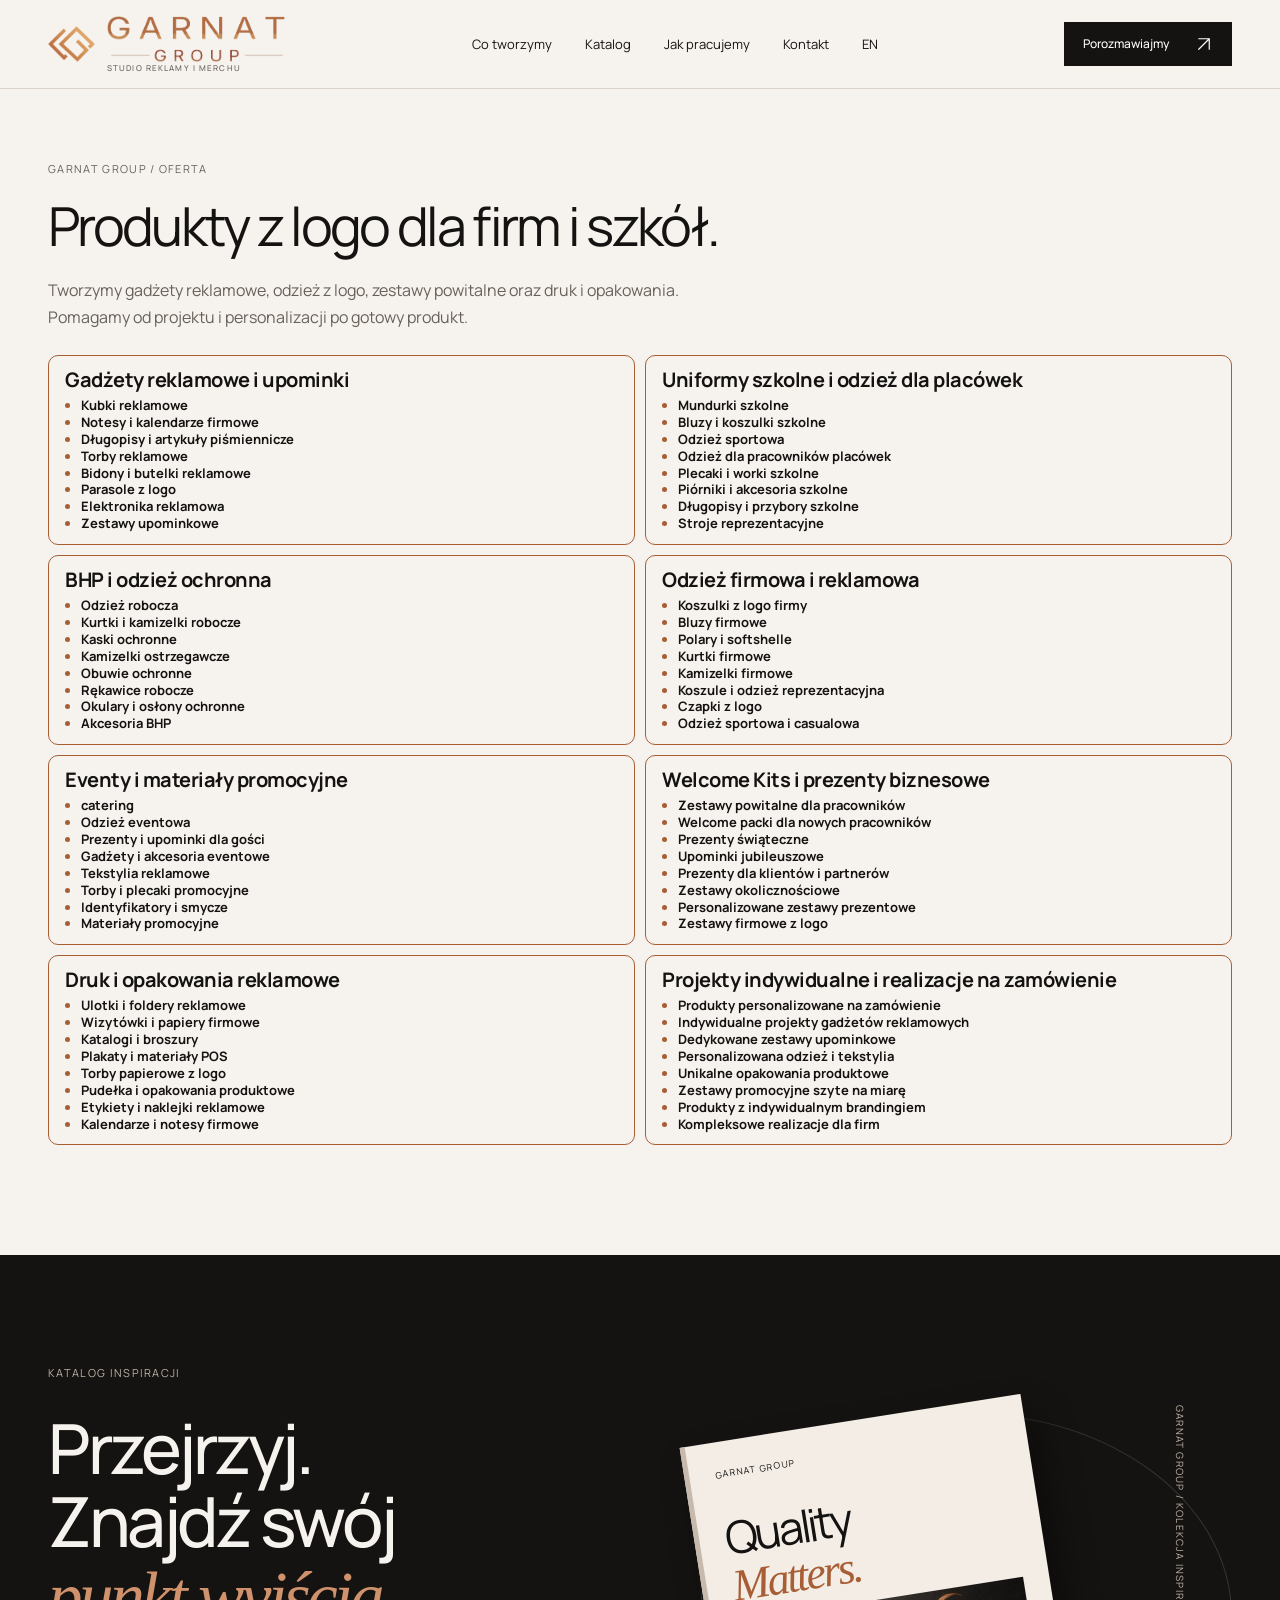
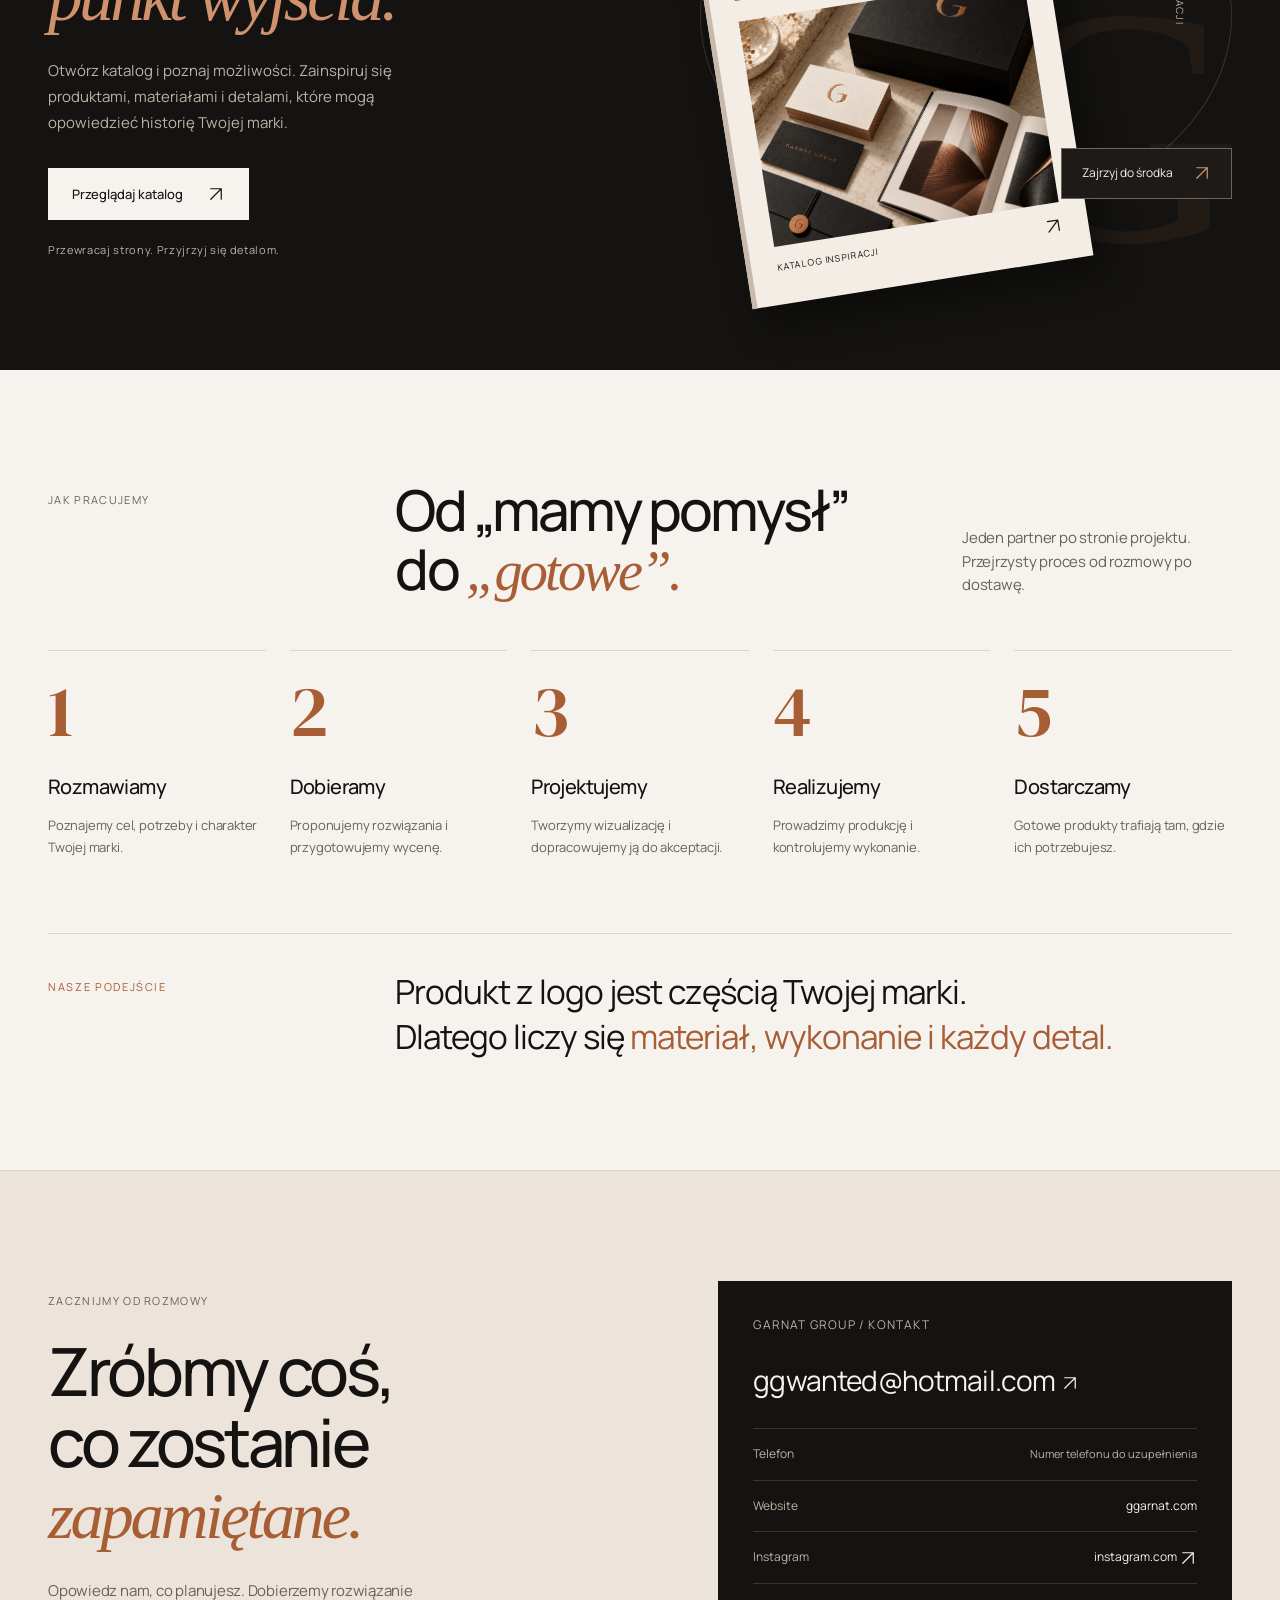
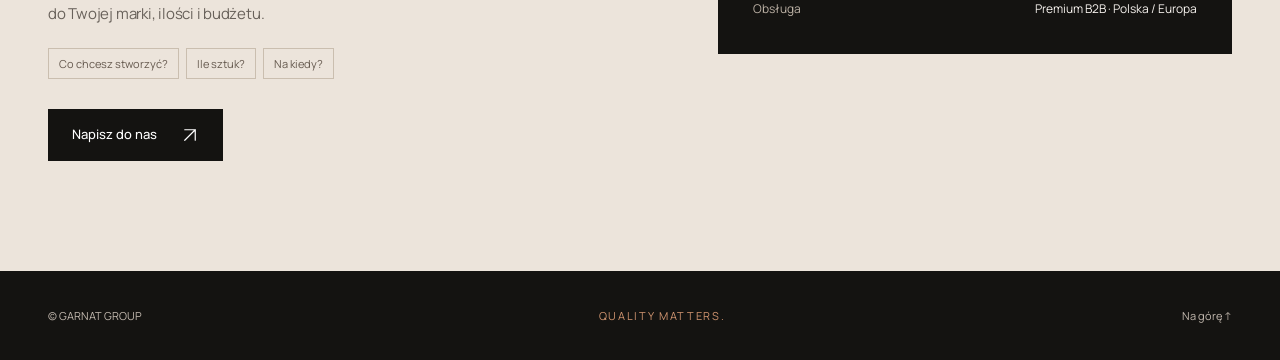
==== commit fa9a25ca: "Use a list bullet for catering in both languages" ====
--- a/index.html
+++ b/index.html
@@ -12,7 +12,7 @@
 <a class="category-card" href="katalog-bez-js.html#produkt-2-1" data-catalog-open data-category="Szkoła" aria-label="Otwórz katalog: Uniformy szkolne i odzież dla placówek"><h3>Uniformy szkolne i odzież dla placówek</h3><ul><li>Mundurki szkolne</li><li>Bluzy i koszulki szkolne</li><li>Odzież sportowa</li><li>Odzież dla pracowników placówek</li><li>Plecaki i worki szkolne</li><li>Piórniki i akcesoria szkolne</li><li>Długopisy i przybory szkolne</li><li>Stroje reprezentacyjne</li></ul></a>
 <a class="category-card" href="katalog-bez-js.html#produkt-6-1" data-catalog-open data-category="BHP" aria-label="Otwórz katalog: BHP i odzież ochronna"><h3>BHP i odzież ochronna</h3><ul><li>Odzież robocza</li><li>Kurtki i kamizelki robocze</li><li>Kaski ochronne</li><li>Kamizelki ostrzegawcze</li><li>Obuwie ochronne</li><li>Rękawice robocze</li><li>Okulary i osłony ochronne</li><li>Akcesoria BHP</li></ul></a>
 <a class="category-card" href="katalog-bez-js.html#produkt-3-1" data-catalog-open data-category="Odzież firmowa" aria-label="Otwórz katalog: Odzież firmowa i reklamowa"><h3>Odzież firmowa i reklamowa</h3><ul><li>Koszulki z logo firmy</li><li>Bluzy firmowe</li><li>Polary i softshelle</li><li>Kurtki firmowe</li><li>Kamizelki firmowe</li><li>Koszule i odzież reprezentacyjna</li><li>Czapki z logo</li><li>Odzież sportowa i casualowa</li></ul></a>
-<a class="category-card" href="katalog-bez-js.html#produkt-7-1" data-catalog-open data-category="Events" aria-label="Otwórz katalog: Eventy i materiały promocyjne"><h3>Eventy i materiały promocyjne</h3><p>* catering</p><ul><li>Odzież eventowa</li><li>Prezenty i upominki dla gości</li><li>Gadżety i akcesoria eventowe</li><li>Tekstylia reklamowe</li><li>Torby i plecaki promocyjne</li><li>Identyfikatory i smycze</li><li>Materiały promocyjne</li></ul></a>
+<a class="category-card" href="katalog-bez-js.html#produkt-7-1" data-catalog-open data-category="Events" aria-label="Otwórz katalog: Eventy i materiały promocyjne"><h3>Eventy i materiały promocyjne</h3><ul><li>catering</li><li>Odzież eventowa</li><li>Prezenty i upominki dla gości</li><li>Gadżety i akcesoria eventowe</li><li>Tekstylia reklamowe</li><li>Torby i plecaki promocyjne</li><li>Identyfikatory i smycze</li><li>Materiały promocyjne</li></ul></a>
 <a class="category-card" href="katalog-bez-js.html#produkt-4-1" data-catalog-open data-category="Welcome kits" aria-label="Otwórz katalog: Welcome Kits i prezenty biznesowe"><h3>Welcome Kits i prezenty biznesowe</h3><ul><li>Zestawy powitalne dla pracowników</li><li>Welcome packi dla nowych pracowników</li><li>Prezenty świąteczne</li><li>Upominki jubileuszowe</li><li>Prezenty dla klientów i partnerów</li><li>Zestawy okolicznościowe</li><li>Personalizowane zestawy prezentowe</li><li>Zestawy firmowe z logo</li></ul></a>
 <a class="category-card" href="katalog-bez-js.html#produkt-5-1" data-catalog-open data-category="Print &amp; Packaging" aria-label="Otwórz katalog: Druk i opakowania reklamowe"><h3>Druk i opakowania reklamowe</h3><ul><li>Ulotki i foldery reklamowe</li><li>Wizytówki i papiery firmowe</li><li>Katalogi i broszury</li><li>Plakaty i materiały POS</li><li>Torby papierowe z logo</li><li>Pudełka i opakowania produktowe</li><li>Etykiety i naklejki reklamowe</li><li>Kalendarze i notesy firmowe</li></ul></a>
 <a class="category-card" href="katalog-bez-js.html#produkt-8-1" data-catalog-open data-category="Projekty indywidualne" aria-label="Otwórz katalog: Projekty indywidualne i realizacje na zamówienie"><h3>Projekty indywidualne i realizacje na zamówienie</h3><ul><li>Produkty personalizowane na zamówienie</li><li>Indywidualne projekty gadżetów reklamowych</li><li>Dedykowane zestawy upominkowe</li><li>Personalizowana odzież i tekstylia</li><li>Unikalne opakowania produktowe</li><li>Zestawy promocyjne szyte na miarę</li><li>Produkty z indywidualnym brandingiem</li><li>Kompleksowe realizacje dla firm</li></ul></a>
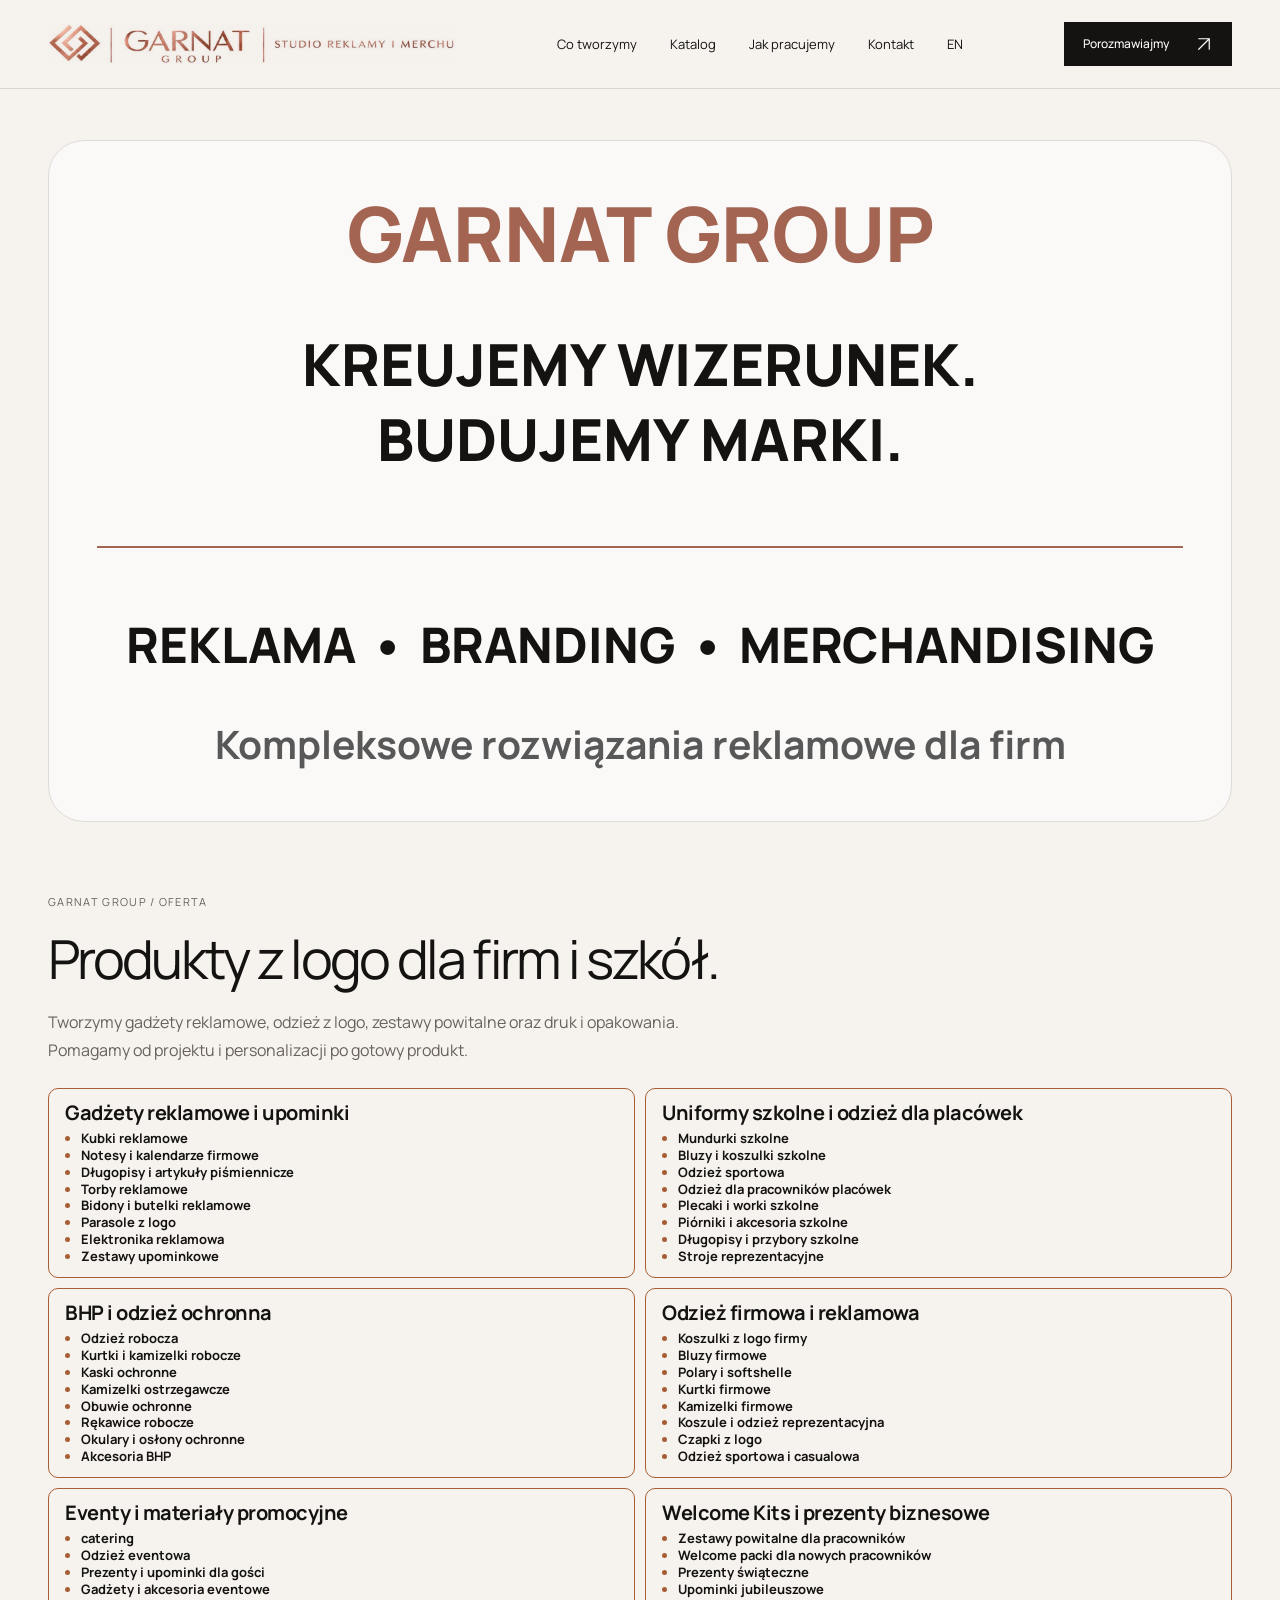
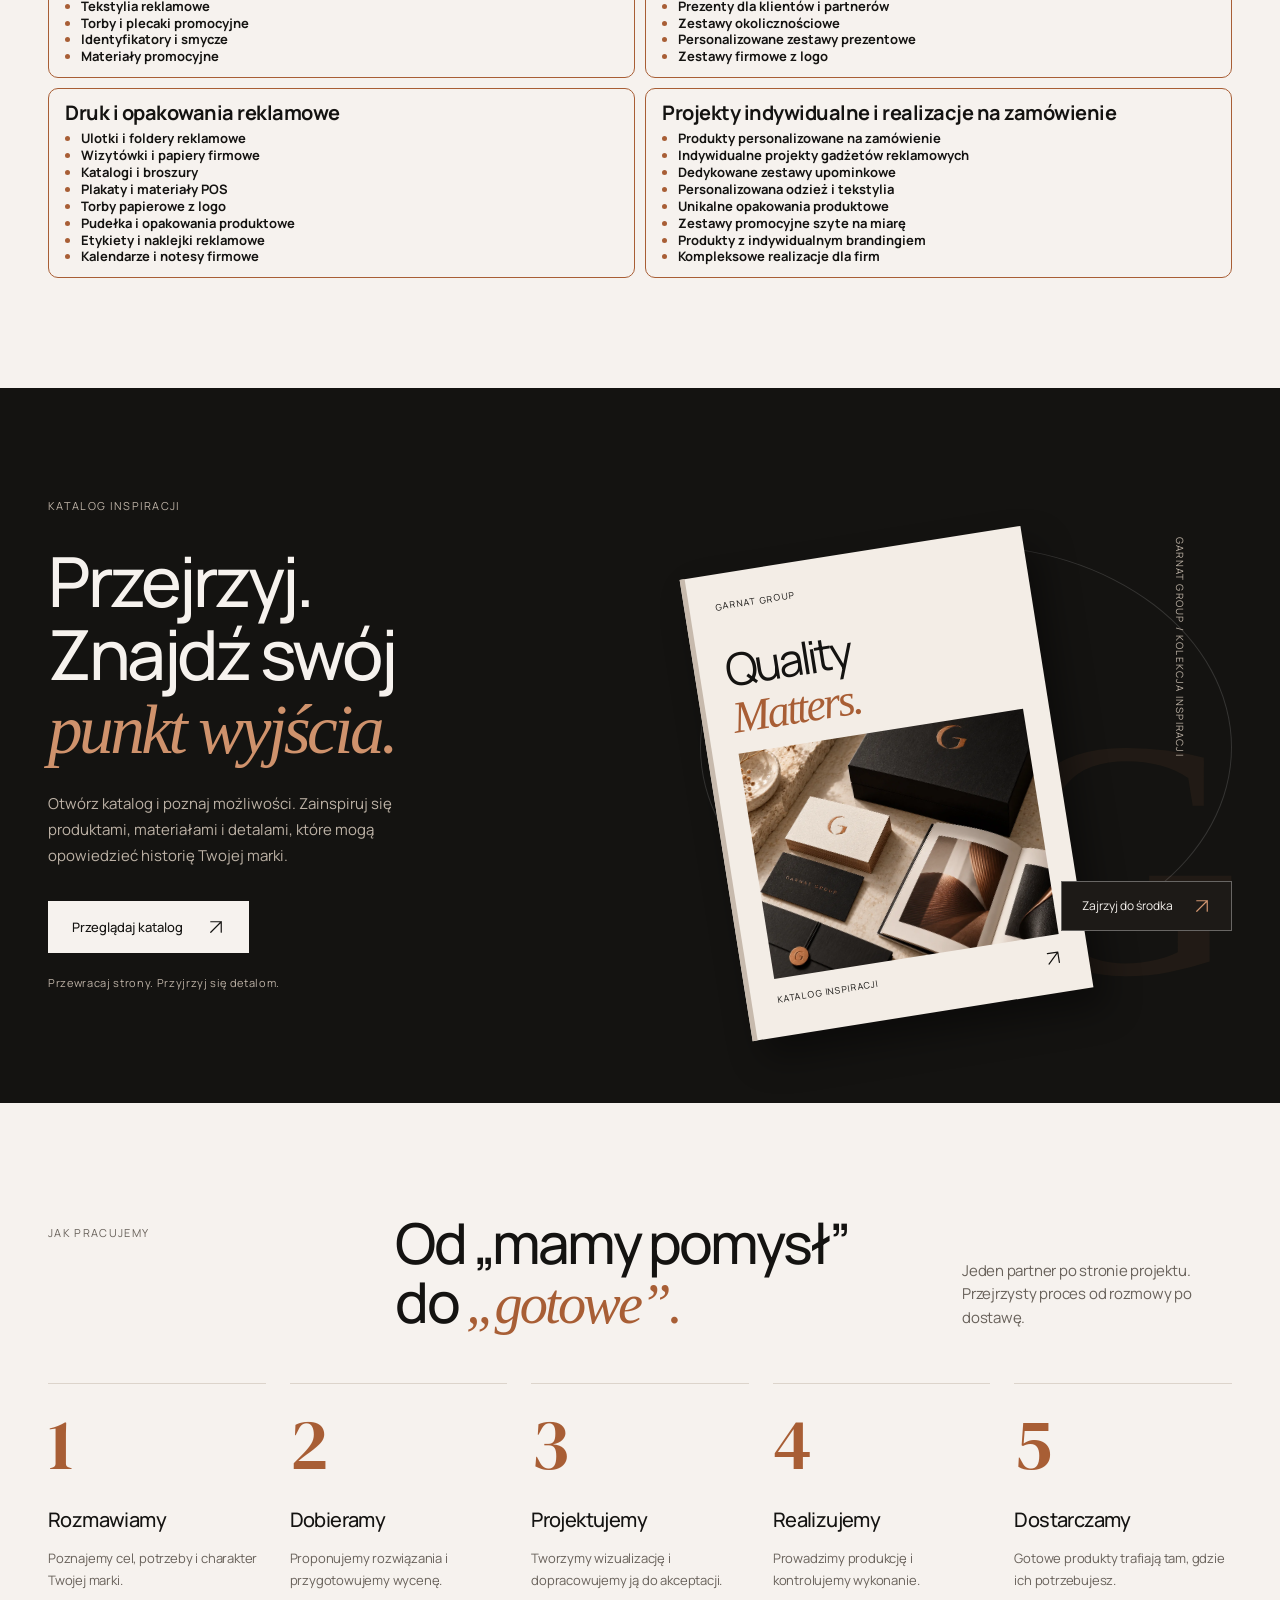
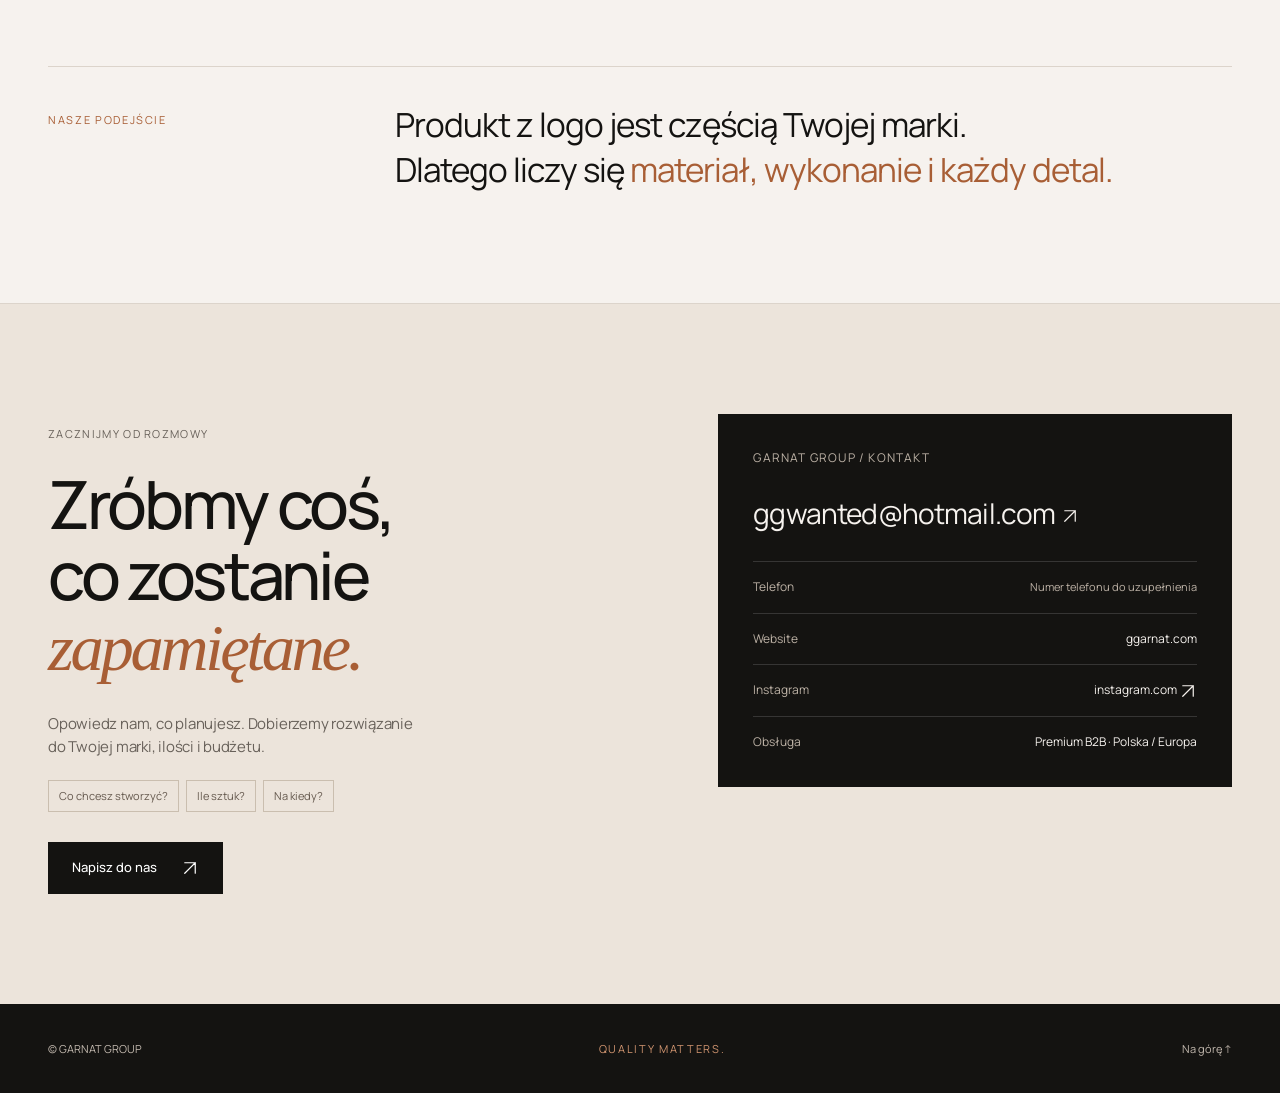
==== commit 97fcd733: "Add the copper logo and bilingual opening panel" ====
--- a/index.html
+++ b/index.html
@@ -1,12 +1,18 @@
-<!doctype html><html lang="pl"><head><meta charset="utf-8"><meta name="viewport" content="width=device-width,initial-scale=1"><meta name="theme-color" content="#f6f2ee"><title>GARNAT GROUP — Studio reklamy i merchu</title><meta name="description" content="Gadżety reklamowe, odzież firmowa z logo, druk i opakowania. GARNAT GROUP — od pomysłu i projektu po personalizację i dostawę."><meta property="og:title" content="GARNAT GROUP — Produkty z logo dla firm i szkół"><meta property="og:description" content="Studio reklamy i merchu. Gadżety, odzież i druk dla Twojej marki."><meta property="og:type" content="website"><link rel="icon" href="images/logo.webp" type="image/webp"><link rel="preload" href="fonts/manrope-latin.woff2" as="font" type="font/woff2" crossorigin><link rel="stylesheet" href="styles.css"><link rel="stylesheet" href="katalog.css?v=6"><link rel="alternate" hreflang="en" href="index-en.html"></head><body id="top"><a class="skip-link" href="#main-content">Przejdź do treści</a>
+<!doctype html><html lang="pl"><head><meta charset="utf-8"><meta name="viewport" content="width=device-width,initial-scale=1"><meta name="theme-color" content="#f6f2ee"><title>GARNAT GROUP — Studio reklamy i merchu</title><meta name="description" content="Gadżety reklamowe, odzież firmowa z logo, druk i opakowania. GARNAT GROUP — od pomysłu i projektu po personalizację i dostawę."><meta property="og:title" content="GARNAT GROUP — Produkty z logo dla firm i szkół"><meta property="og:description" content="Studio reklamy i merchu. Gadżety, odzież i druk dla Twojej marki."><meta property="og:type" content="website"><link rel="icon" href="images/logo.webp" type="image/webp"><link rel="preload" href="fonts/manrope-latin.woff2" as="font" type="font/woff2" crossorigin><link rel="stylesheet" href="styles.css?v=2"><link rel="stylesheet" href="katalog.css?v=6"><link rel="alternate" hreflang="en" href="index-en.html"></head><body id="top"><a class="skip-link" href="#main-content">Przejdź do treści</a>
 <header class="site-header"><div class="container header-inner">
-<a class="brand" href="#top" aria-label="GARNAT GROUP — strona główna"><img class="brand-symbol" src="images/logo.webp" alt="" width="48" height="43"><span class="brand-name"><img class="brand-wordmark" src="images/logo-napis.webp" alt="GARNAT GROUP" width="185" height="47"><span>STUDIO REKLAMY I MERCHU</span></span></a>
+<a class="site-brand" href="#top" aria-label="GARNAT GROUP — strona główna"><span class="site-brand-art" aria-hidden="true"></span><span class="site-brand-caption">Studio reklamy i merchu</span></a>
 <nav class="desktop-menu" aria-label="Menu główne"><a href="#oferta">Co tworzymy</a><a href="#catalog-dialog" data-catalog-open>Katalog</a><a href="#proces">Jak pracujemy</a><a href="#kontakt">Kontakt</a><a href="index-en.html" hreflang="en" lang="en" aria-label="English">EN</a></nav>
 <a class="btn dark header-cta" href="#kontakt">Porozmawiajmy <svg class="arrow" viewBox="0 0 24 24" width="18" height="18" aria-hidden="true" focusable="false"><path d="M5 19 19 5M5 5h14v14" fill="none" stroke="currentColor" stroke-width="1.6" stroke-linecap="round" stroke-linejoin="round"/></svg></a>
 <details class="mobile-menu"><summary>Menu <span class="menu-icon" aria-hidden="true"></span></summary><nav class="mobile-panel" aria-label="Menu mobilne"><a href="#oferta">Co tworzymy <svg class="arrow" viewBox="0 0 24 24" width="18" height="18" aria-hidden="true" focusable="false"><path d="M5 19 19 5M5 5h14v14" fill="none" stroke="currentColor" stroke-width="1.6" stroke-linecap="round" stroke-linejoin="round"/></svg></a><a href="#catalog-dialog" data-catalog-open>Katalog <svg class="arrow" viewBox="0 0 24 24" width="18" height="18" aria-hidden="true" focusable="false"><path d="M5 19 19 5M5 5h14v14" fill="none" stroke="currentColor" stroke-width="1.6" stroke-linecap="round" stroke-linejoin="round"/></svg></a><a href="#proces">Jak pracujemy <svg class="arrow" viewBox="0 0 24 24" width="18" height="18" aria-hidden="true" focusable="false"><path d="M5 19 19 5M5 5h14v14" fill="none" stroke="currentColor" stroke-width="1.6" stroke-linecap="round" stroke-linejoin="round"/></svg></a><a href="#kontakt">Kontakt <svg class="arrow" viewBox="0 0 24 24" width="18" height="18" aria-hidden="true" focusable="false"><path d="M5 19 19 5M5 5h14v14" fill="none" stroke="currentColor" stroke-width="1.6" stroke-linecap="round" stroke-linejoin="round"/></svg></a><a class="mobile-contact" href="mailto:ggwanted@hotmail.com">ggwanted@hotmail.com</a><a href="index-en.html" hreflang="en" lang="en" aria-label="English">EN</a></nav></details>
 </div></header>
 <main id="main-content">
-<section class="section services offer-overview" id="oferta" aria-labelledby="offer-heading"><div class="container"><div class="offer-intro"><div class="section-label">GARNAT GROUP / Oferta</div><h1 id="offer-heading">Produkty z logo dla firm i szkół.</h1><p>Tworzymy gadżety reklamowe, odzież z logo, zestawy powitalne oraz druk i opakowania. Pomagamy od projektu i personalizacji po gotowy produkt.</p></div>
+<section class="container opening-panel" aria-labelledby="opening-heading">
+<h1 id="opening-heading">GARNAT GROUP</h1>
+<p class="opening-statement"><span>KREUJEMY WIZERUNEK.</span><span>BUDUJEMY MARKI.</span></p>
+<p class="opening-services"><span>REKLAMA</span><span>BRANDING</span><span>MERCHANDISING</span></p>
+<p class="opening-description">Kompleksowe rozwiązania reklamowe dla firm</p>
+</section>
+<section class="section services offer-overview" id="oferta" aria-labelledby="offer-heading"><div class="container"><div class="offer-intro"><div class="section-label">GARNAT GROUP / Oferta</div><h2 id="offer-heading">Produkty z logo dla firm i szkół.</h2><p>Tworzymy gadżety reklamowe, odzież z logo, zestawy powitalne oraz druk i opakowania. Pomagamy od projektu i personalizacji po gotowy produkt.</p></div>
 <div class="category-grid">
 <a class="category-card" href="katalog-bez-js.html#produkt-1-1" data-catalog-open data-category="Gifty i gadżety" aria-label="Otwórz katalog: Gadżety reklamowe i upominki"><h3>Gadżety reklamowe i upominki</h3><ul><li>Kubki reklamowe</li><li>Notesy i kalendarze firmowe</li><li>Długopisy i artykuły piśmiennicze</li><li>Torby reklamowe</li><li>Bidony i butelki reklamowe</li><li>Parasole z logo</li><li>Elektronika reklamowa</li><li>Zestawy upominkowe</li></ul></a>
 <a class="category-card" href="katalog-bez-js.html#produkt-2-1" data-catalog-open data-category="Szkoła" aria-label="Otwórz katalog: Uniformy szkolne i odzież dla placówek"><h3>Uniformy szkolne i odzież dla placówek</h3><ul><li>Mundurki szkolne</li><li>Bluzy i koszulki szkolne</li><li>Odzież sportowa</li><li>Odzież dla pracowników placówek</li><li>Plecaki i worki szkolne</li><li>Piórniki i akcesoria szkolne</li><li>Długopisy i przybory szkolne</li><li>Stroje reprezentacyjne</li></ul></a>
--- a/styles.css
+++ b/styles.css
@@ -74,4 +74,99 @@
 /* Kategorie oferty */
 .category-grid{display:grid;grid-template-columns:repeat(2,minmax(0,1fr));gap:10px;margin-top:24px}.category-card{display:block;border:1px solid var(--copper);border-radius:10px;padding:12px 16px;background:transparent;color:inherit;text-decoration:none}.category-card h3{font:700 20px/1.15 Manrope,Arial,sans-serif;letter-spacing:-.025em;margin:0 0 6px}.category-card ul{margin:0;padding-left:16px;display:grid;gap:0;font-size:13px;line-height:1.3;font-weight:700}.category-card li::marker{color:var(--copper)}.category-card:hover{background:#b96f4308}.category-card:focus-visible{outline:3px solid var(--copper);outline-offset:4px}@media(max-width:600px){.category-grid{grid-template-columns:1fr;gap:8px}.category-card{padding:12px 14px}.category-card ul{font-size:13px}}
 
-.offer-overview{padding-top:60px}.offer-intro{max-width:800px}.offer-intro h1{font:400 clamp(32px,4.2vw,58px)/1.12 Manrope,Arial,sans-serif;letter-spacing:-.05em;margin:20px 0}.offer-intro p{max-width:680px;font-size:16px;line-height:1.7;color:var(--muted);margin:0}.offer-overview .category-grid{margin-top:24px}@media(max-width:600px){.offer-overview{padding-top:36px}.offer-intro p{font-size:14px}}
+.offer-overview{padding-top:60px}.offer-intro{max-width:800px}.offer-intro h2{font:400 clamp(32px,4.2vw,58px)/1.12 Manrope,Arial,sans-serif;letter-spacing:-.05em;margin:20px 0}.offer-intro p{max-width:680px;font-size:16px;line-height:1.7;color:var(--muted);margin:0}.offer-overview .category-grid{margin-top:24px}@media(max-width:600px){.offer-overview{padding-top:36px}.offer-intro p{font-size:14px}}
+
+/* Header wordmark and opening panel */
+.site-brand {
+  display: flex;
+  align-items: center;
+  gap: 10px;
+  flex: 0 1 408px;
+  min-width: 0;
+}
+.site-brand-art {
+  display: block;
+  width: 100%;
+  aspect-ratio: 1144 / 113;
+  background: url("images/garnat-copper-logo.jpg") 58.52% 17.96% / 115.385% auto no-repeat;
+  mix-blend-mode: multiply;
+}
+html[lang="en"] .site-brand-art {
+  width: 52%;
+  flex-shrink: 0;
+  aspect-ratio: 569 / 113;
+  background-size: 231.986% auto;
+  background-position-x: 13.72%;
+}
+.site-brand-caption {
+  border-inline-start: 1px solid #a46452;
+  padding-inline-start: 10px;
+  color: #834936;
+  font-size: 10px;
+  font-weight: 700;
+  line-height: 1.35;
+  letter-spacing: .13em;
+  text-transform: uppercase;
+}
+html[lang="pl"] .site-brand-caption { display: none; }
+.opening-panel {
+  margin-block-start: clamp(20px, 4vw, 54px);
+  padding: clamp(30px, 4vw, 58px) clamp(16px, 4vw, 48px);
+  border: 1px solid #dedbd8;
+  border-radius: clamp(16px, 3vw, 36px);
+  background: #faf9f8;
+  text-align: center;
+}
+.opening-panel h1 {
+  margin: 0;
+  color: #a46452;
+  font-size: clamp(27px, 6.1vw, 76px);
+  font-weight: 800;
+  line-height: 1.1;
+}
+.opening-statement {
+  margin: clamp(22px, 4vw, 50px) 0 0;
+  font-size: clamp(20px, 4.6vw, 58px);
+  font-weight: 800;
+  line-height: 1.3;
+}
+.opening-statement span {
+  display: block;
+}
+.opening-services {
+  display: flex;
+  flex-wrap: wrap;
+  justify-content: center;
+  gap: .15em .3em;
+  margin: clamp(26px, 5.4vw, 70px) 0 0;
+  padding-block-start: clamp(24px, 5.15vw, 66px);
+  border-block-start: 2px solid #a46452;
+  font-size: clamp(15px, 4vw, 49px);
+  font-weight: 800;
+  line-height: 1.25;
+}
+.opening-services span + span::before {
+  content: "•";
+  margin-inline-end: .3em;
+}
+.opening-description {
+  margin: clamp(14px, 3.5vw, 44px) 0 0;
+  color: #585858;
+  font-size: clamp(15px, 3.2vw, 39px);
+  font-weight: 700;
+  line-height: 1.3;
+}
+@media (max-width: 600px) {
+  .site-brand { flex-basis: 225px; }
+  html[lang="pl"] .site-brand-caption { display: block; }
+  .site-brand-art,
+  html[lang="en"] .site-brand-art {
+    width: 52%;
+    flex-shrink: 0;
+    aspect-ratio: 569 / 113;
+    background-size: 231.986% auto;
+    background-position-x: 13.72%;
+  }
+  .site-brand-caption { font-size: 8px; letter-spacing: .08em; }
+  .opening-services { font-size: clamp(11px, 3vw, 17px); }
+}
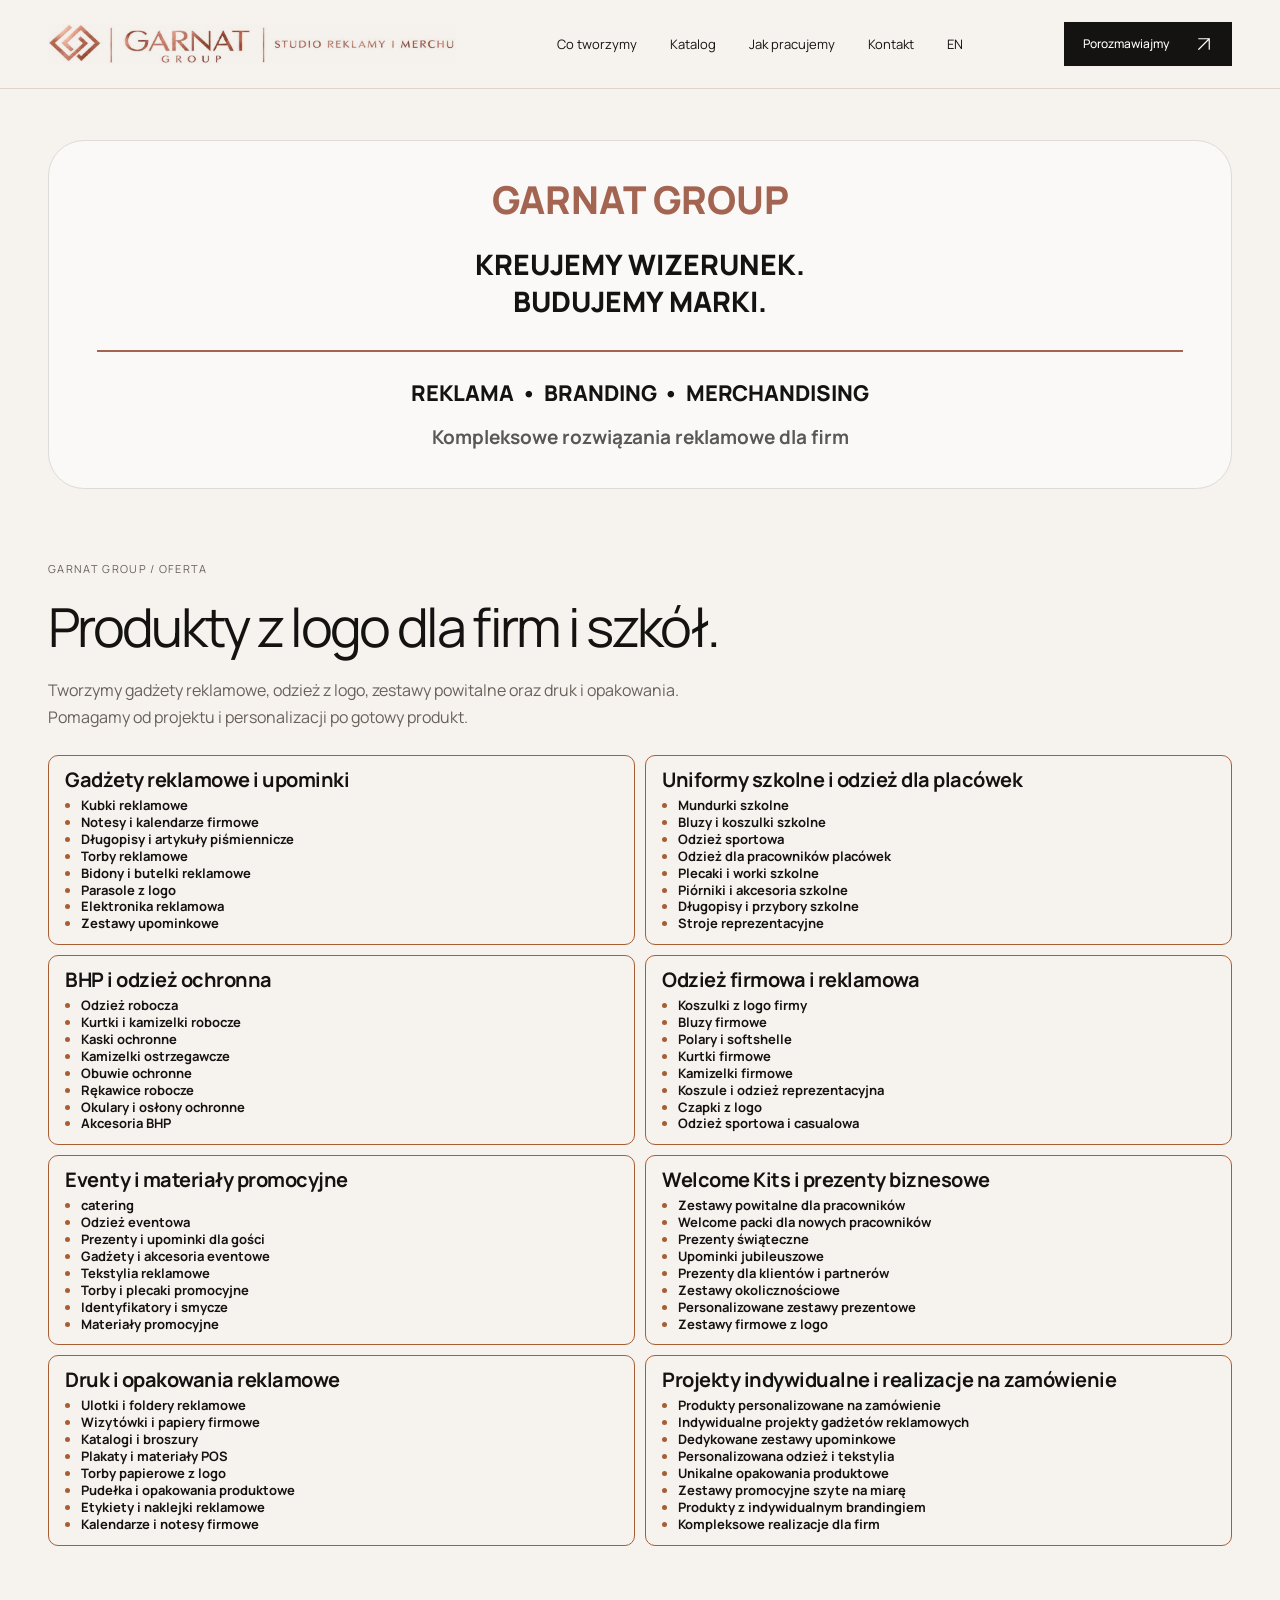
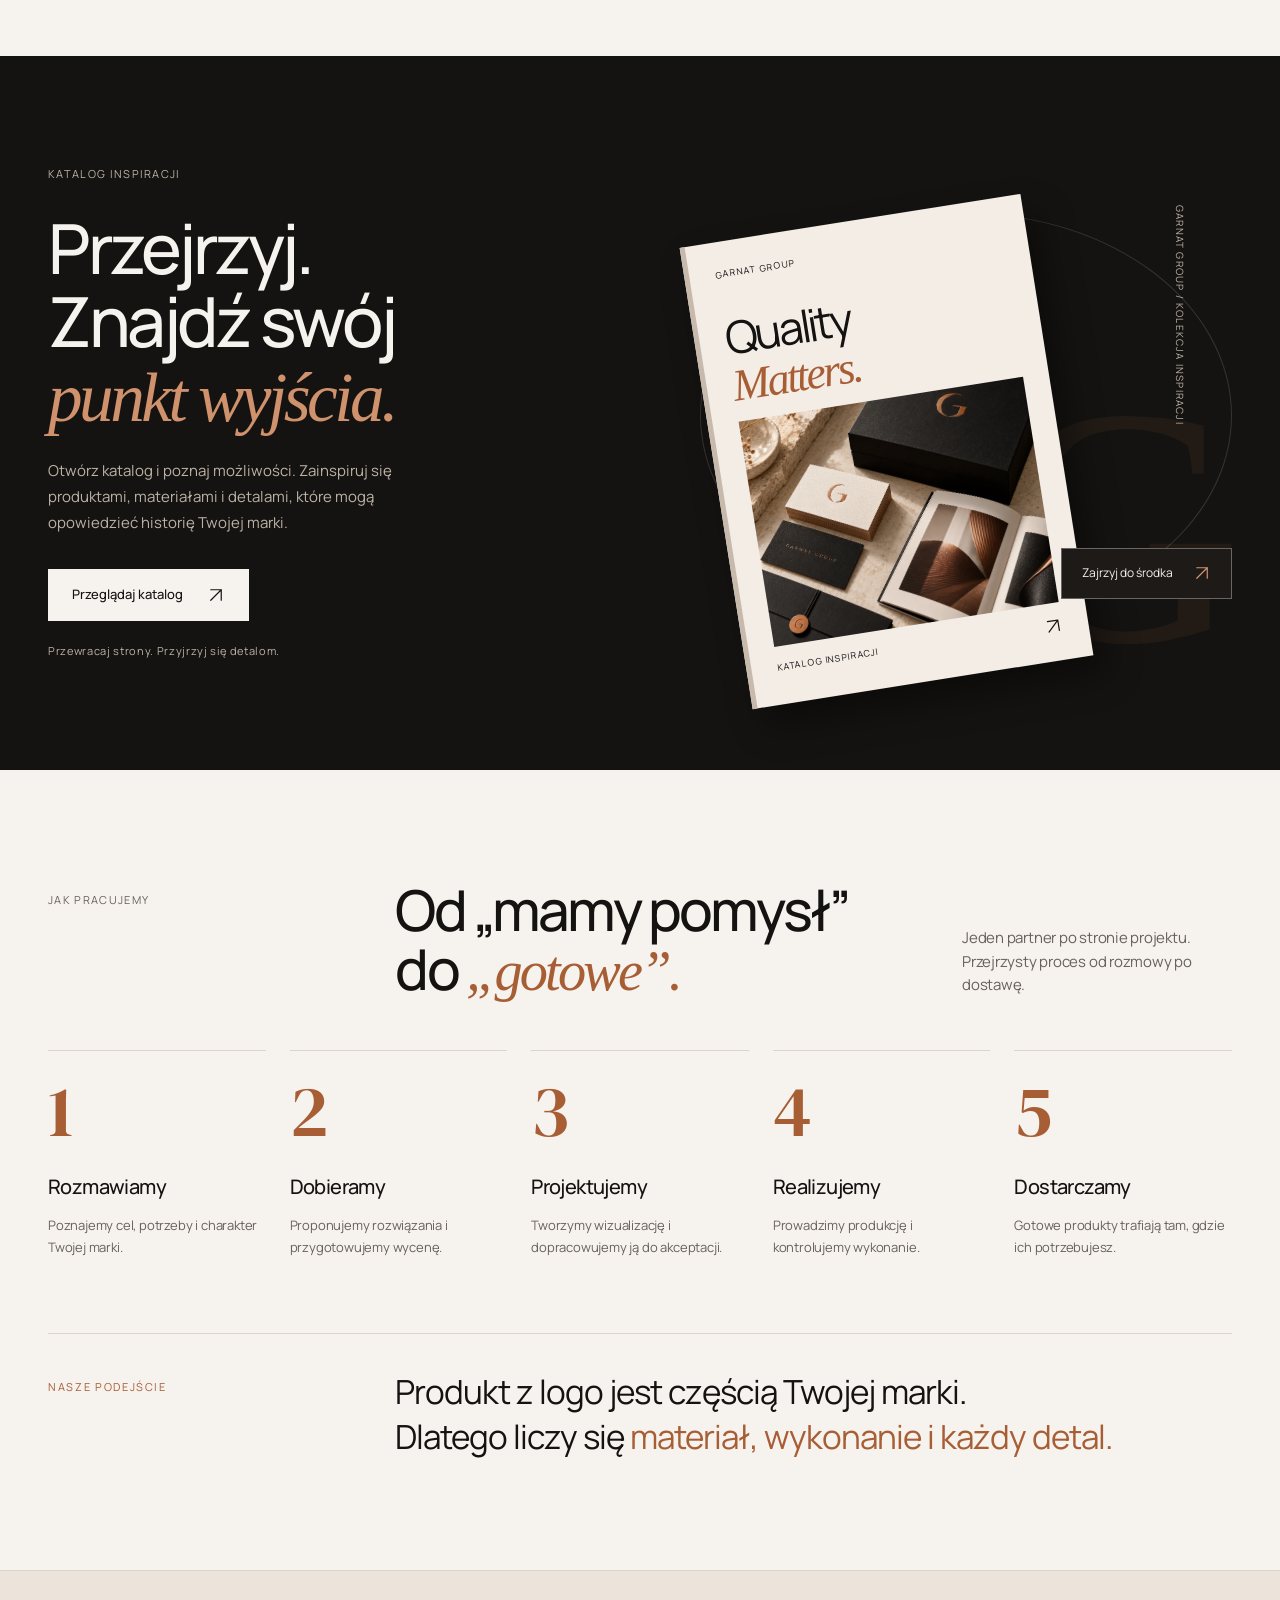
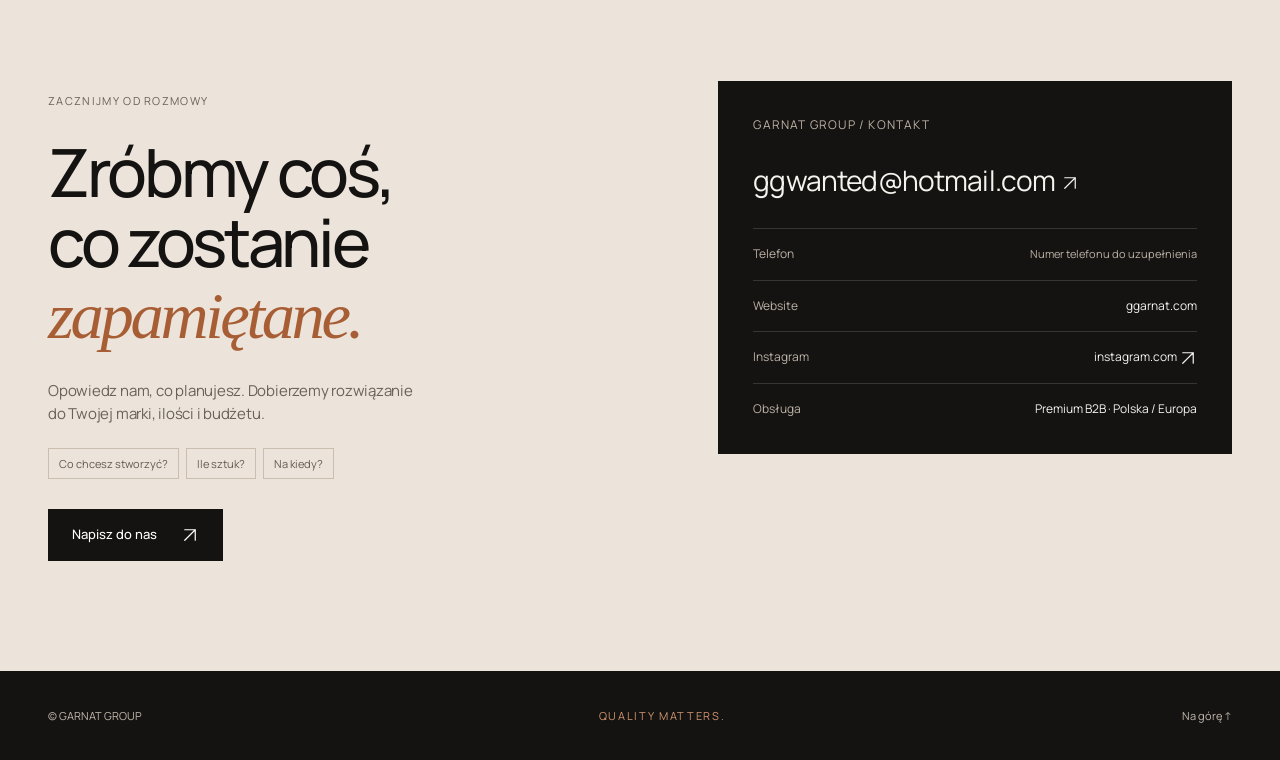
==== commit 24dd3c50: "Reduce opening panel text size in both languages" ====
--- a/index.html
+++ b/index.html
@@ -1,4 +1,4 @@
-<!doctype html><html lang="pl"><head><meta charset="utf-8"><meta name="viewport" content="width=device-width,initial-scale=1"><meta name="theme-color" content="#f6f2ee"><title>GARNAT GROUP — Studio reklamy i merchu</title><meta name="description" content="Gadżety reklamowe, odzież firmowa z logo, druk i opakowania. GARNAT GROUP — od pomysłu i projektu po personalizację i dostawę."><meta property="og:title" content="GARNAT GROUP — Produkty z logo dla firm i szkół"><meta property="og:description" content="Studio reklamy i merchu. Gadżety, odzież i druk dla Twojej marki."><meta property="og:type" content="website"><link rel="icon" href="images/logo.webp" type="image/webp"><link rel="preload" href="fonts/manrope-latin.woff2" as="font" type="font/woff2" crossorigin><link rel="stylesheet" href="styles.css?v=2"><link rel="stylesheet" href="katalog.css?v=6"><link rel="alternate" hreflang="en" href="index-en.html"></head><body id="top"><a class="skip-link" href="#main-content">Przejdź do treści</a>
+<!doctype html><html lang="pl"><head><meta charset="utf-8"><meta name="viewport" content="width=device-width,initial-scale=1"><meta name="theme-color" content="#f6f2ee"><title>GARNAT GROUP — Studio reklamy i merchu</title><meta name="description" content="Gadżety reklamowe, odzież firmowa z logo, druk i opakowania. GARNAT GROUP — od pomysłu i projektu po personalizację i dostawę."><meta property="og:title" content="GARNAT GROUP — Produkty z logo dla firm i szkół"><meta property="og:description" content="Studio reklamy i merchu. Gadżety, odzież i druk dla Twojej marki."><meta property="og:type" content="website"><link rel="icon" href="images/logo.webp" type="image/webp"><link rel="preload" href="fonts/manrope-latin.woff2" as="font" type="font/woff2" crossorigin><link rel="stylesheet" href="styles.css?v=3"><link rel="stylesheet" href="katalog.css?v=6"><link rel="alternate" hreflang="en" href="index-en.html"></head><body id="top"><a class="skip-link" href="#main-content">Przejdź do treści</a>
 <header class="site-header"><div class="container header-inner">
 <a class="site-brand" href="#top" aria-label="GARNAT GROUP — strona główna"><span class="site-brand-art" aria-hidden="true"></span><span class="site-brand-caption">Studio reklamy i merchu</span></a>
 <nav class="desktop-menu" aria-label="Menu główne"><a href="#oferta">Co tworzymy</a><a href="#catalog-dialog" data-catalog-open>Katalog</a><a href="#proces">Jak pracujemy</a><a href="#kontakt">Kontakt</a><a href="index-en.html" hreflang="en" lang="en" aria-label="English">EN</a></nav>
--- a/styles.css
+++ b/styles.css
@@ -111,7 +111,7 @@
 html[lang="pl"] .site-brand-caption { display: none; }
 .opening-panel {
   margin-block-start: clamp(20px, 4vw, 54px);
-  padding: clamp(30px, 4vw, 58px) clamp(16px, 4vw, 48px);
+  padding: clamp(22px, 3vw, 38px) clamp(16px, 4vw, 48px);
   border: 1px solid #dedbd8;
   border-radius: clamp(16px, 3vw, 36px);
   background: #faf9f8;
@@ -120,13 +120,13 @@
 .opening-panel h1 {
   margin: 0;
   color: #a46452;
-  font-size: clamp(27px, 6.1vw, 76px);
+  font-size: clamp(23px, 3vw, 40px);
   font-weight: 800;
   line-height: 1.1;
 }
 .opening-statement {
-  margin: clamp(22px, 4vw, 50px) 0 0;
-  font-size: clamp(20px, 4.6vw, 58px);
+  margin: clamp(14px, 2vw, 25px) 0 0;
+  font-size: clamp(17px, 2.2vw, 29px);
   font-weight: 800;
   line-height: 1.3;
 }
@@ -138,10 +138,10 @@
   flex-wrap: wrap;
   justify-content: center;
   gap: .15em .3em;
-  margin: clamp(26px, 5.4vw, 70px) 0 0;
-  padding-block-start: clamp(24px, 5.15vw, 66px);
+  margin: clamp(17px, 2.4vw, 31px) 0 0;
+  padding-block-start: clamp(15px, 2.2vw, 28px);
   border-block-start: 2px solid #a46452;
-  font-size: clamp(15px, 4vw, 49px);
+  font-size: clamp(13px, 1.7vw, 22px);
   font-weight: 800;
   line-height: 1.25;
 }
@@ -150,9 +150,9 @@
   margin-inline-end: .3em;
 }
 .opening-description {
-  margin: clamp(14px, 3.5vw, 44px) 0 0;
+  margin: clamp(9px, 1.4vw, 18px) 0 0;
   color: #585858;
-  font-size: clamp(15px, 3.2vw, 39px);
+  font-size: clamp(13px, 1.5vw, 19px);
   font-weight: 700;
   line-height: 1.3;
 }
@@ -168,5 +168,4 @@
     background-position-x: 13.72%;
   }
   .site-brand-caption { font-size: 8px; letter-spacing: .08em; }
-  .opening-services { font-size: clamp(11px, 3vw, 17px); }
 }
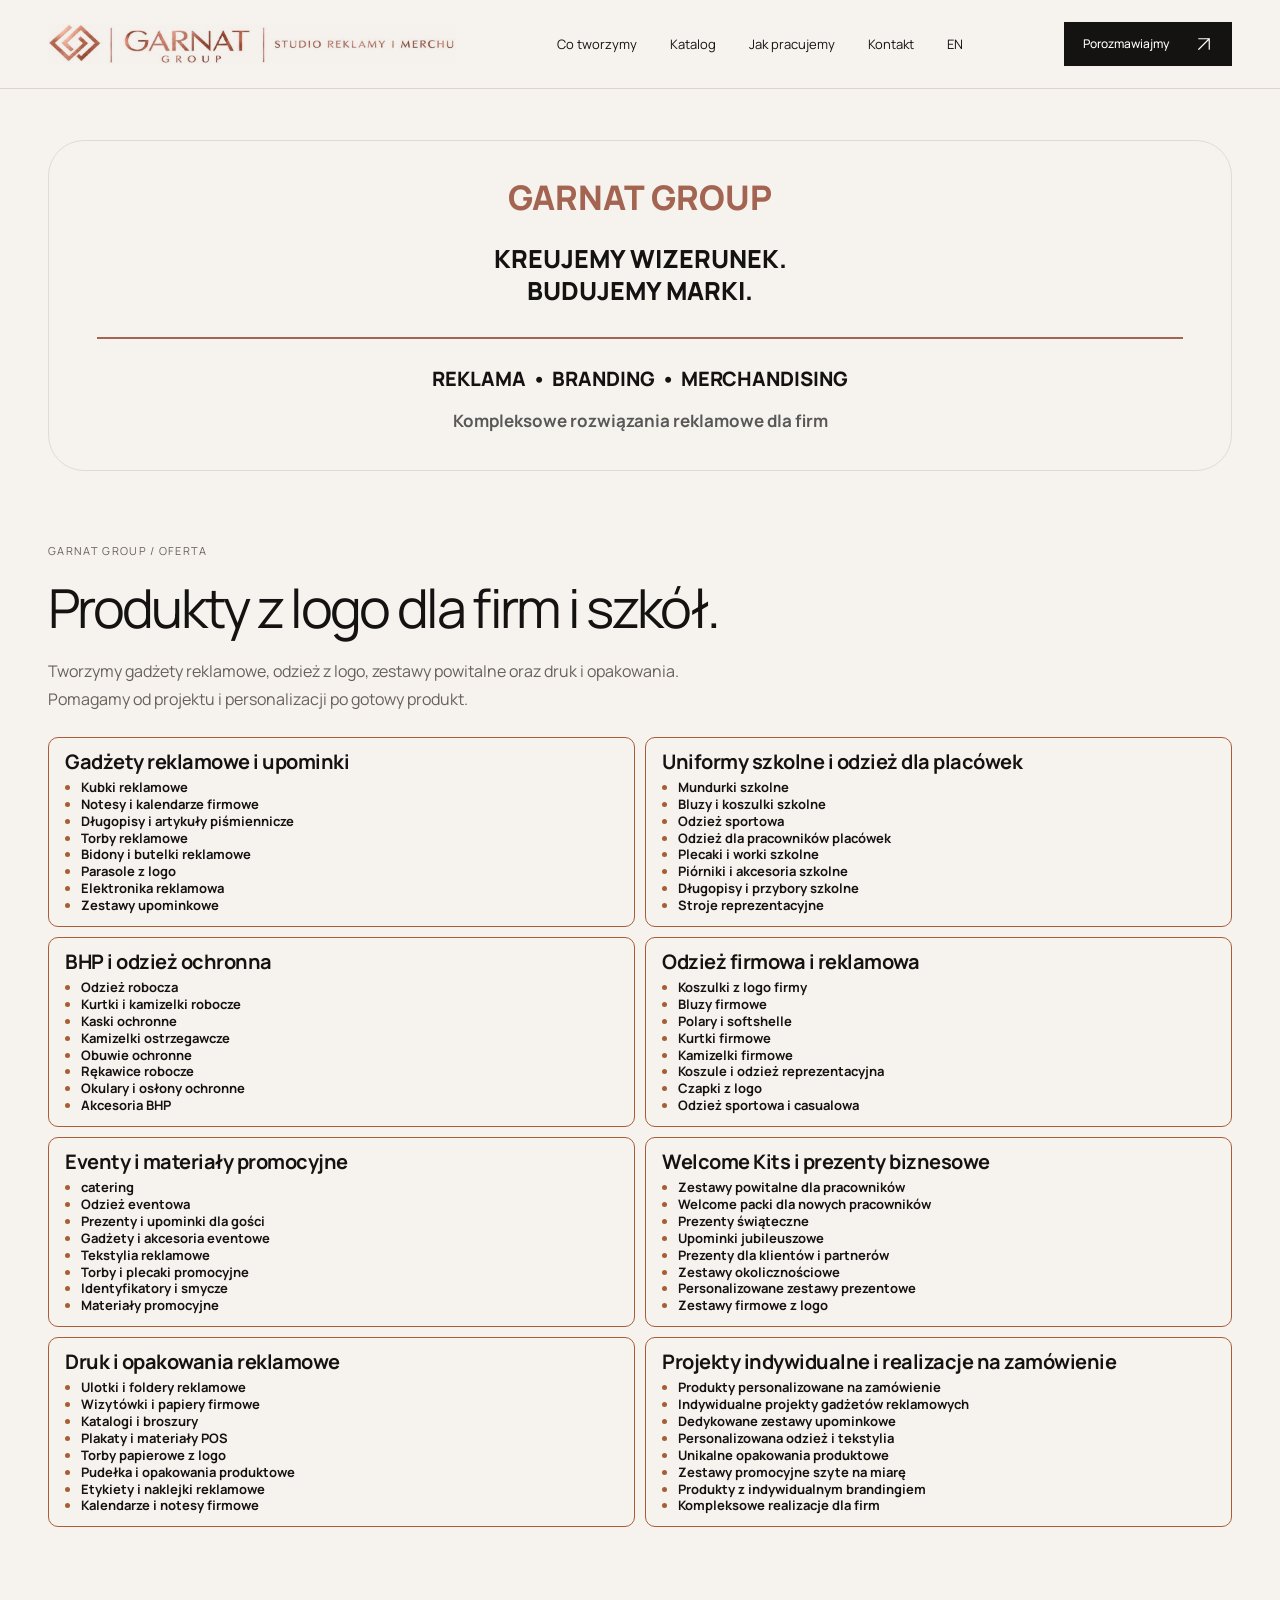
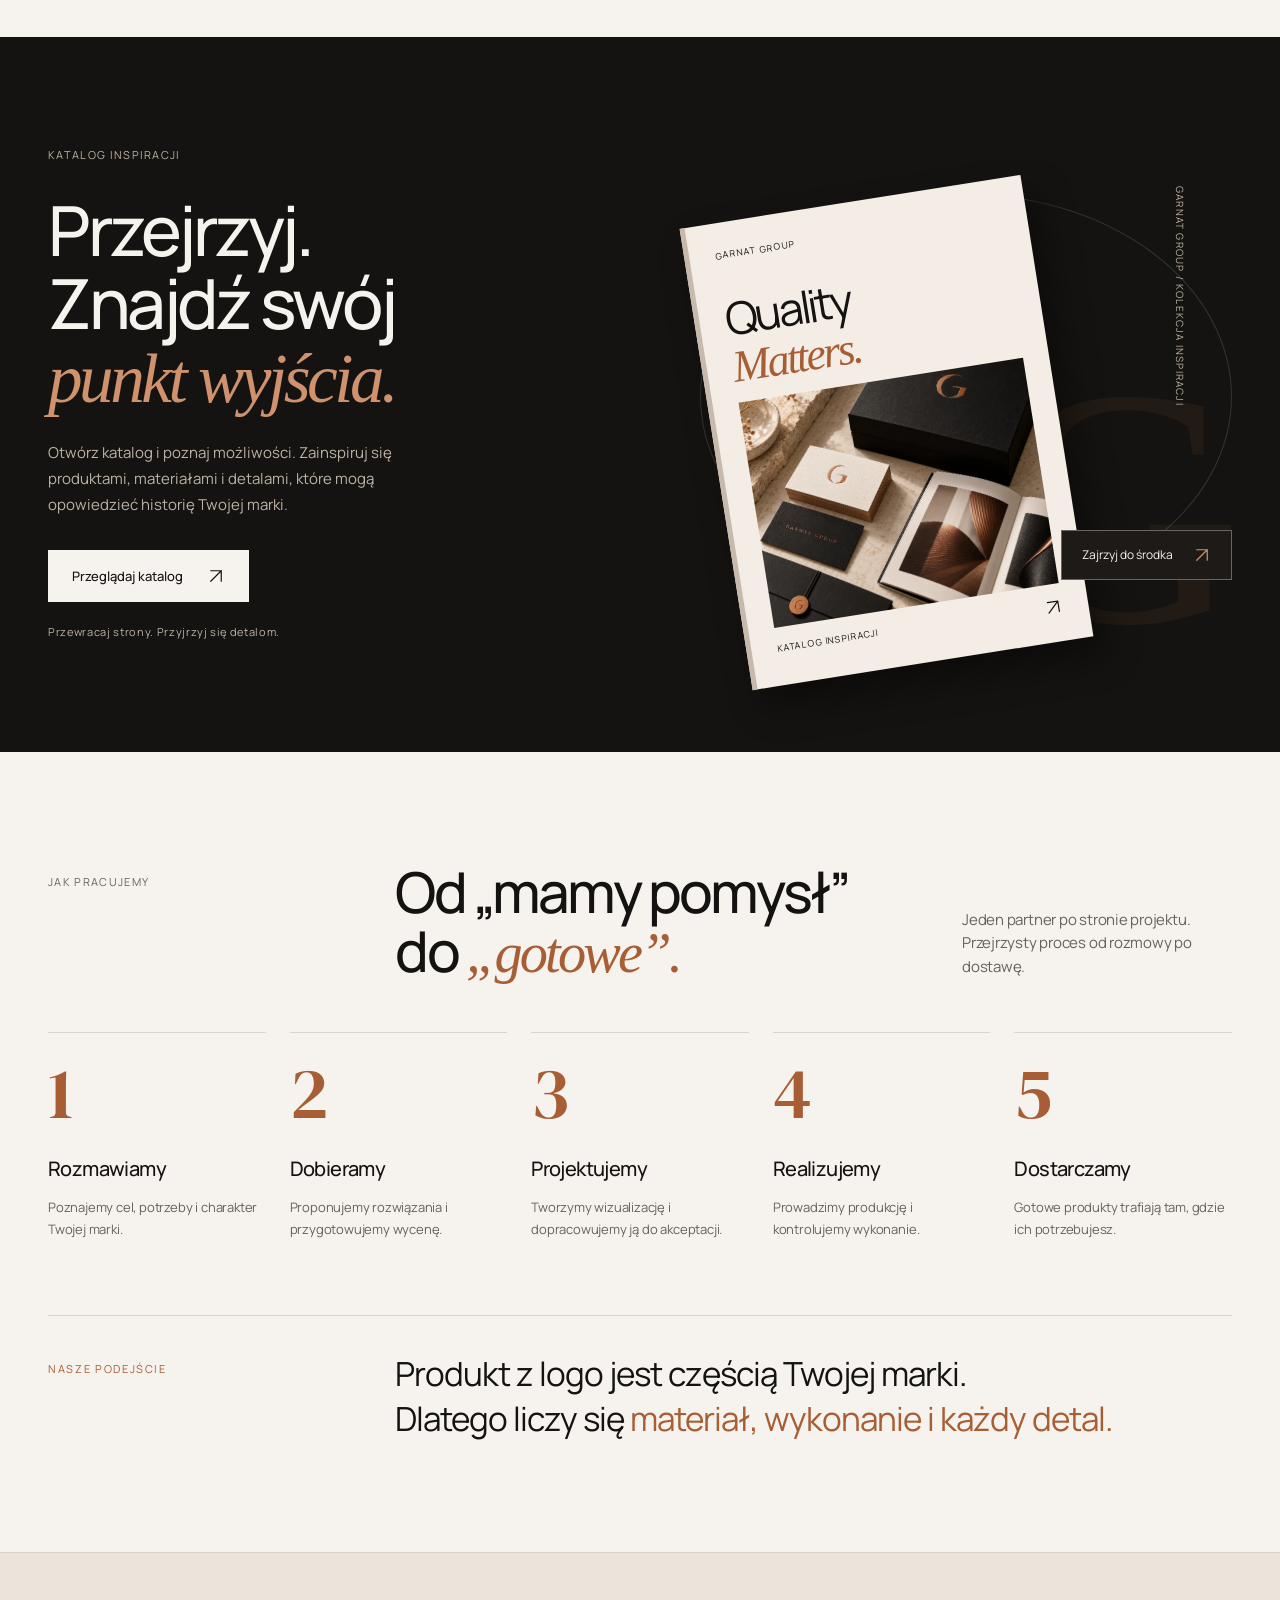
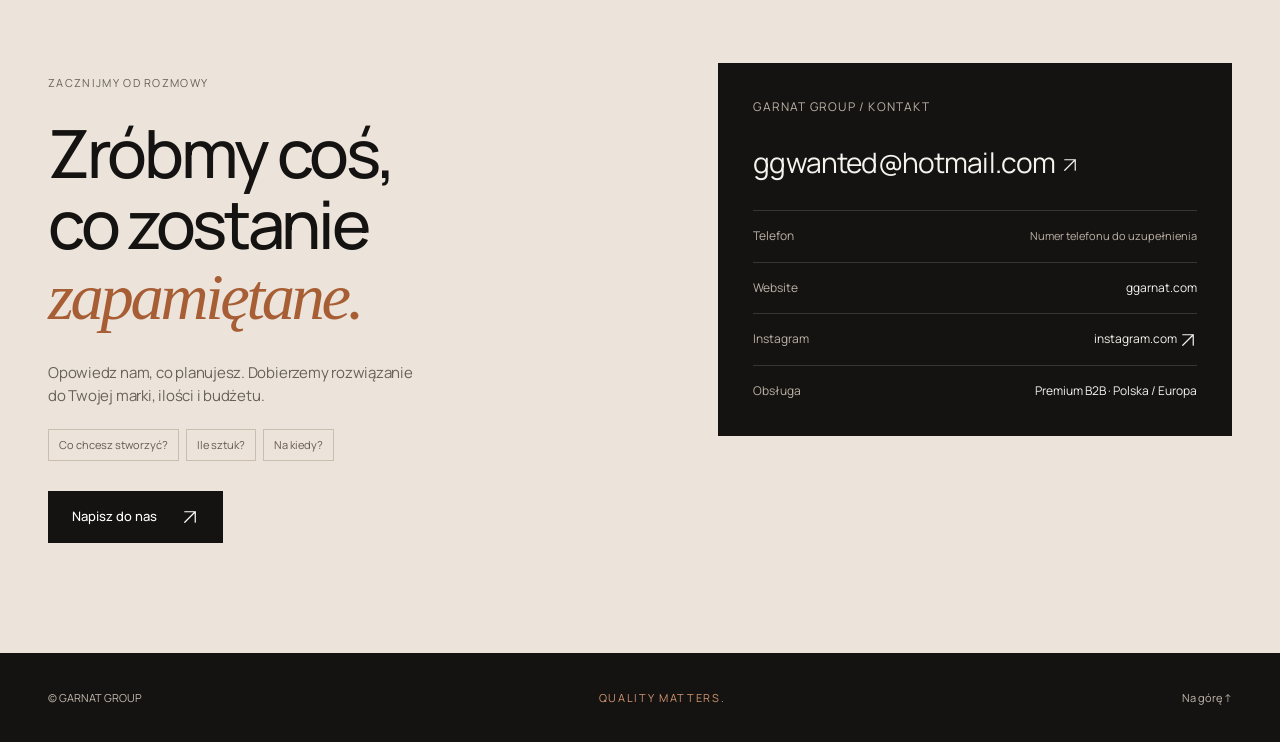
==== commit 69f1e301: "Make opening panel transparent and reduce text slightly" ====
--- a/index.html
+++ b/index.html
@@ -1,4 +1,4 @@
-<!doctype html><html lang="pl"><head><meta charset="utf-8"><meta name="viewport" content="width=device-width,initial-scale=1"><meta name="theme-color" content="#f6f2ee"><title>GARNAT GROUP — Studio reklamy i merchu</title><meta name="description" content="Gadżety reklamowe, odzież firmowa z logo, druk i opakowania. GARNAT GROUP — od pomysłu i projektu po personalizację i dostawę."><meta property="og:title" content="GARNAT GROUP — Produkty z logo dla firm i szkół"><meta property="og:description" content="Studio reklamy i merchu. Gadżety, odzież i druk dla Twojej marki."><meta property="og:type" content="website"><link rel="icon" href="images/logo.webp" type="image/webp"><link rel="preload" href="fonts/manrope-latin.woff2" as="font" type="font/woff2" crossorigin><link rel="stylesheet" href="styles.css?v=3"><link rel="stylesheet" href="katalog.css?v=6"><link rel="alternate" hreflang="en" href="index-en.html"></head><body id="top"><a class="skip-link" href="#main-content">Przejdź do treści</a>
+<!doctype html><html lang="pl"><head><meta charset="utf-8"><meta name="viewport" content="width=device-width,initial-scale=1"><meta name="theme-color" content="#f6f2ee"><title>GARNAT GROUP — Studio reklamy i merchu</title><meta name="description" content="Gadżety reklamowe, odzież firmowa z logo, druk i opakowania. GARNAT GROUP — od pomysłu i projektu po personalizację i dostawę."><meta property="og:title" content="GARNAT GROUP — Produkty z logo dla firm i szkół"><meta property="og:description" content="Studio reklamy i merchu. Gadżety, odzież i druk dla Twojej marki."><meta property="og:type" content="website"><link rel="icon" href="images/logo.webp" type="image/webp"><link rel="preload" href="fonts/manrope-latin.woff2" as="font" type="font/woff2" crossorigin><link rel="stylesheet" href="styles.css?v=4"><link rel="stylesheet" href="katalog.css?v=6"><link rel="alternate" hreflang="en" href="index-en.html"></head><body id="top"><a class="skip-link" href="#main-content">Przejdź do treści</a>
 <header class="site-header"><div class="container header-inner">
 <a class="site-brand" href="#top" aria-label="GARNAT GROUP — strona główna"><span class="site-brand-art" aria-hidden="true"></span><span class="site-brand-caption">Studio reklamy i merchu</span></a>
 <nav class="desktop-menu" aria-label="Menu główne"><a href="#oferta">Co tworzymy</a><a href="#catalog-dialog" data-catalog-open>Katalog</a><a href="#proces">Jak pracujemy</a><a href="#kontakt">Kontakt</a><a href="index-en.html" hreflang="en" lang="en" aria-label="English">EN</a></nav>
--- a/styles.css
+++ b/styles.css
@@ -114,19 +114,18 @@
   padding: clamp(22px, 3vw, 38px) clamp(16px, 4vw, 48px);
   border: 1px solid #dedbd8;
   border-radius: clamp(16px, 3vw, 36px);
-  background: #faf9f8;
   text-align: center;
 }
 .opening-panel h1 {
   margin: 0;
   color: #a46452;
-  font-size: clamp(23px, 3vw, 40px);
+  font-size: clamp(21px, 2.65vw, 35px);
   font-weight: 800;
   line-height: 1.1;
 }
 .opening-statement {
   margin: clamp(14px, 2vw, 25px) 0 0;
-  font-size: clamp(17px, 2.2vw, 29px);
+  font-size: clamp(16px, 1.95vw, 26px);
   font-weight: 800;
   line-height: 1.3;
 }
@@ -141,7 +140,7 @@
   margin: clamp(17px, 2.4vw, 31px) 0 0;
   padding-block-start: clamp(15px, 2.2vw, 28px);
   border-block-start: 2px solid #a46452;
-  font-size: clamp(13px, 1.7vw, 22px);
+  font-size: clamp(12px, 1.55vw, 20px);
   font-weight: 800;
   line-height: 1.25;
 }
@@ -152,7 +151,7 @@
 .opening-description {
   margin: clamp(9px, 1.4vw, 18px) 0 0;
   color: #585858;
-  font-size: clamp(13px, 1.5vw, 19px);
+  font-size: clamp(12px, 1.35vw, 17px);
   font-weight: 700;
   line-height: 1.3;
 }
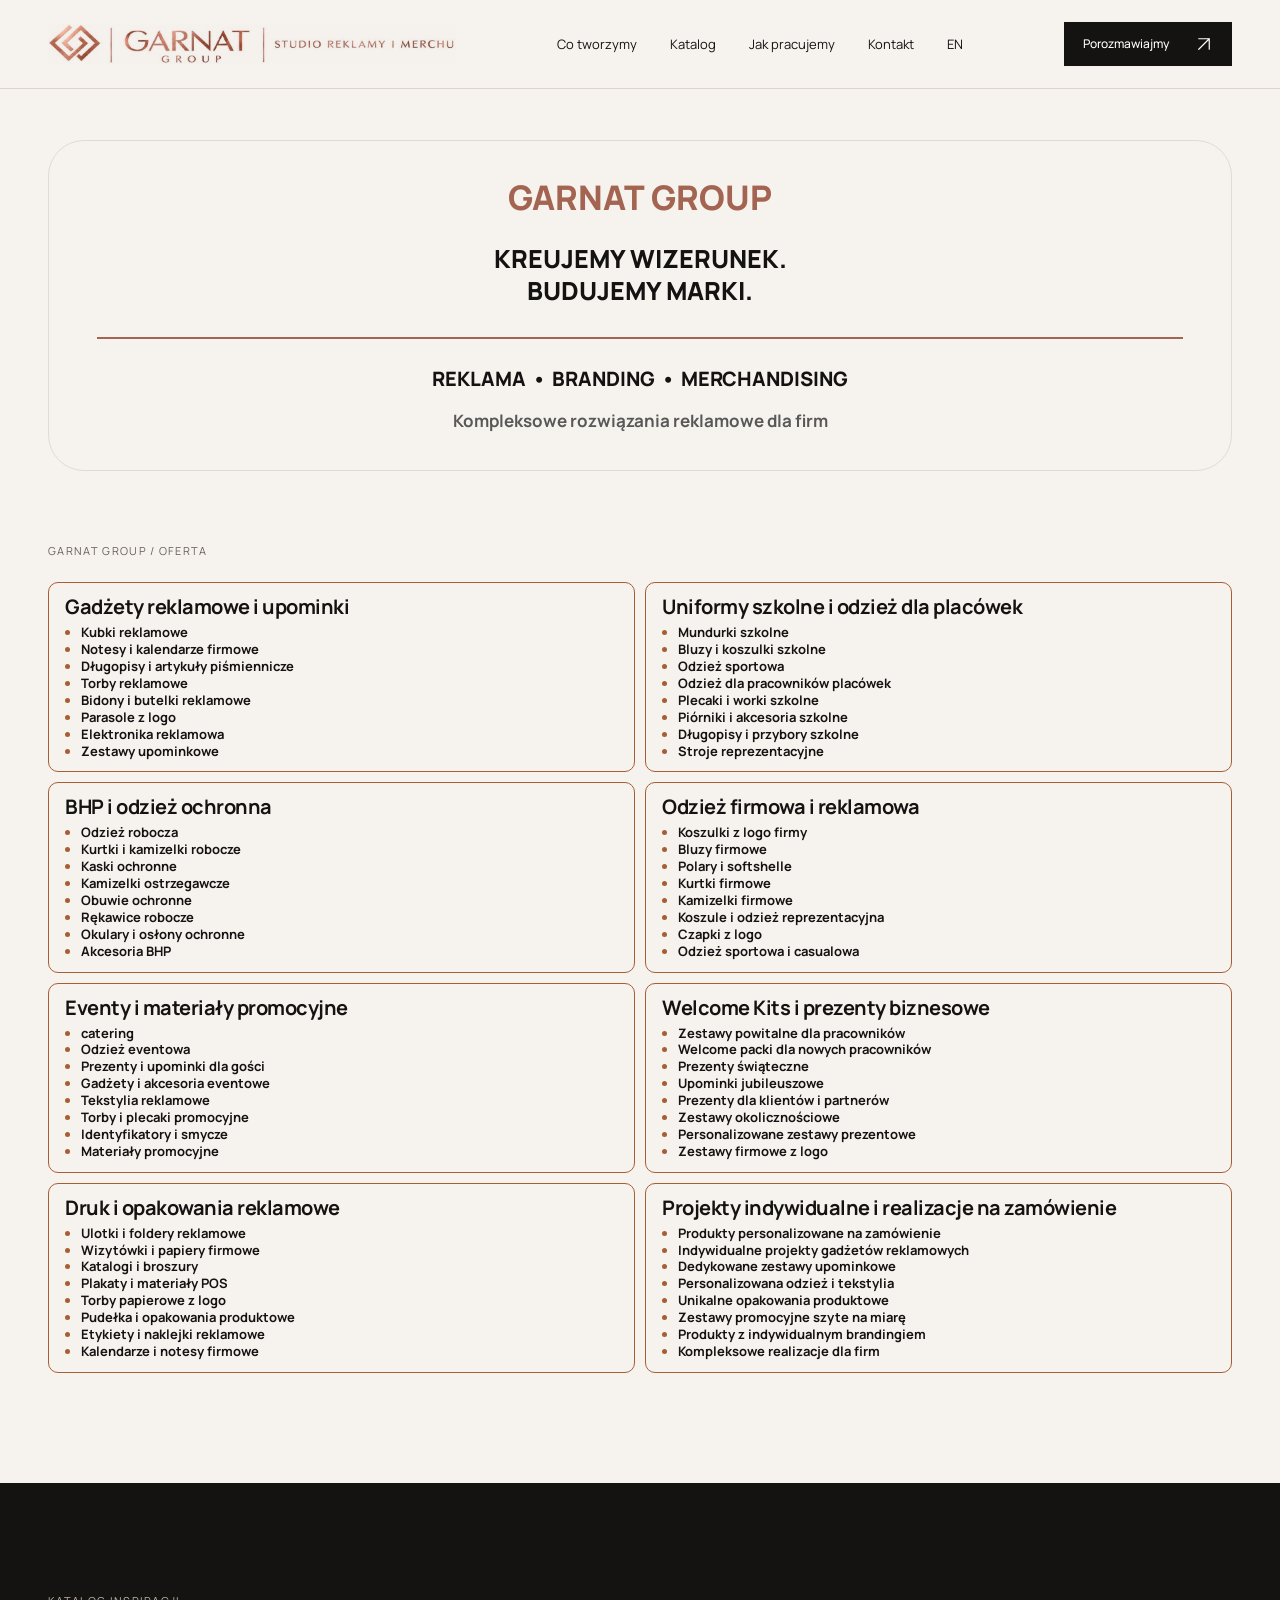
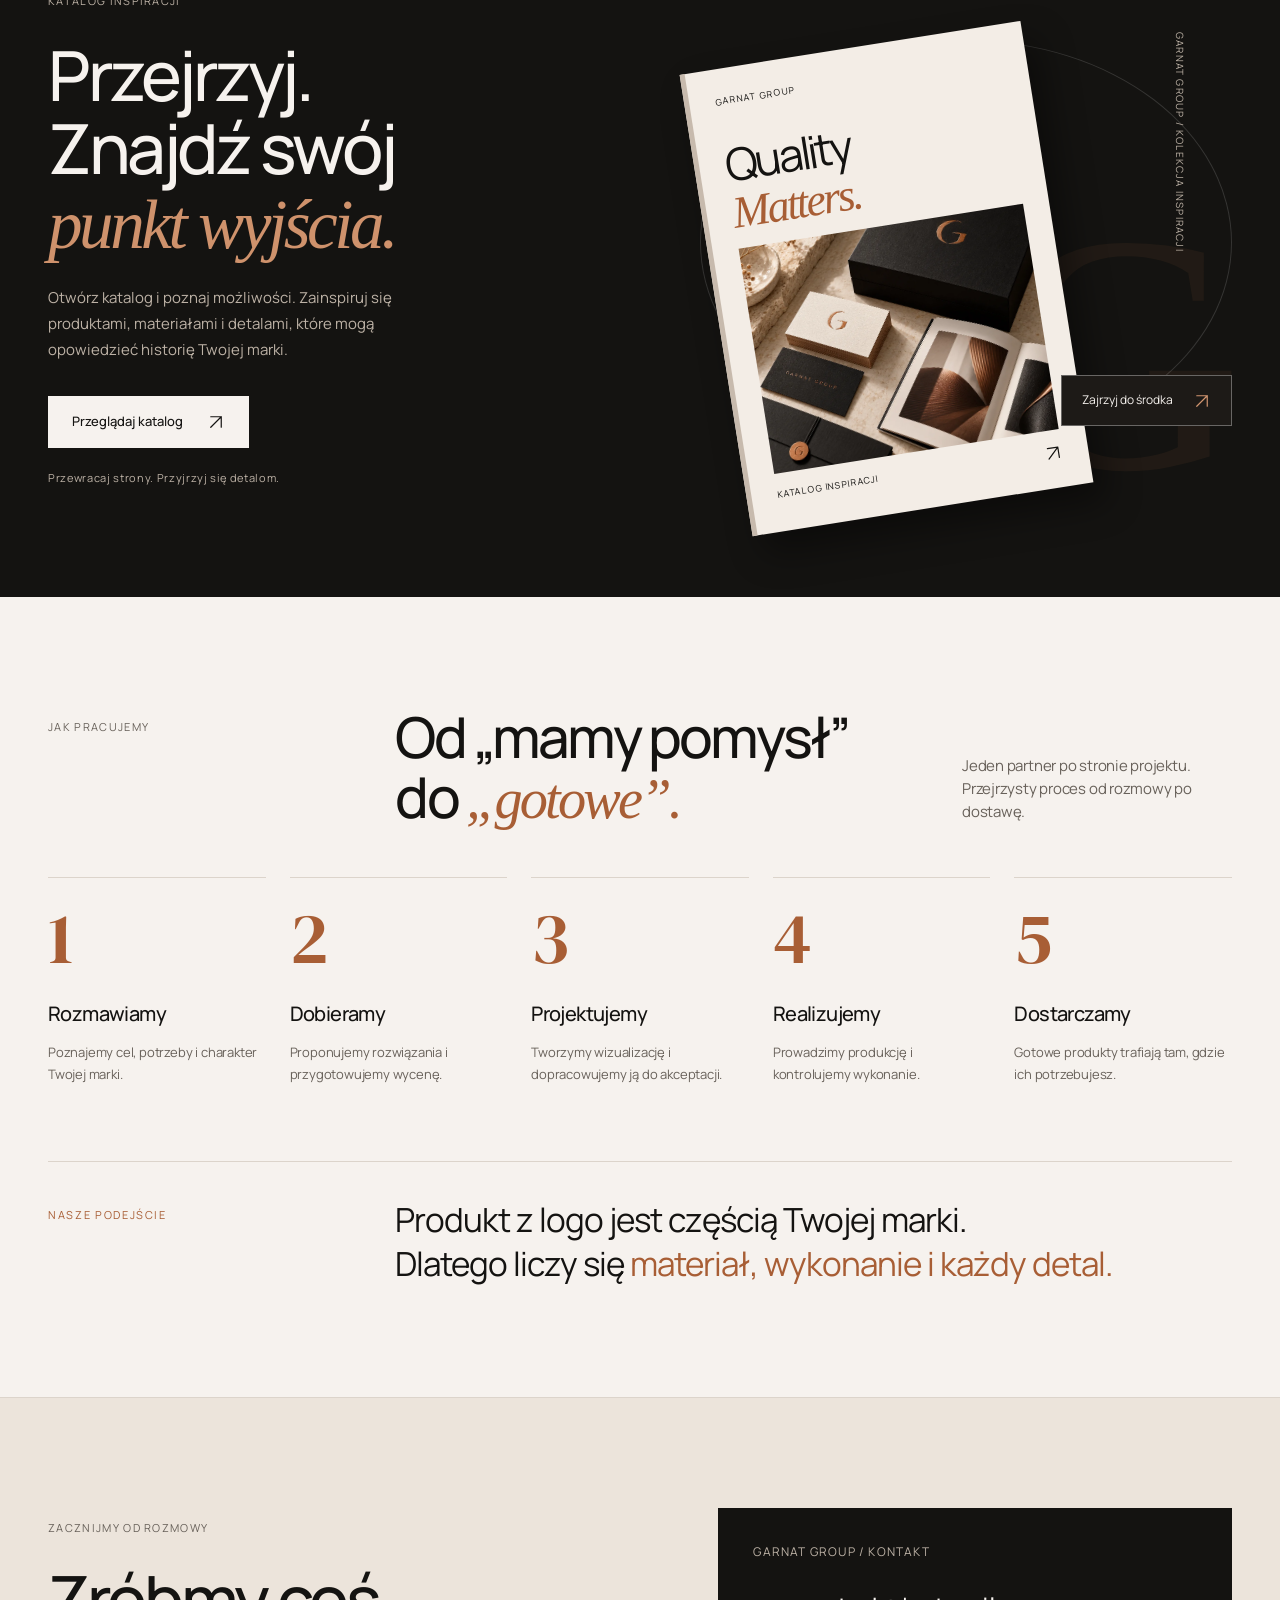
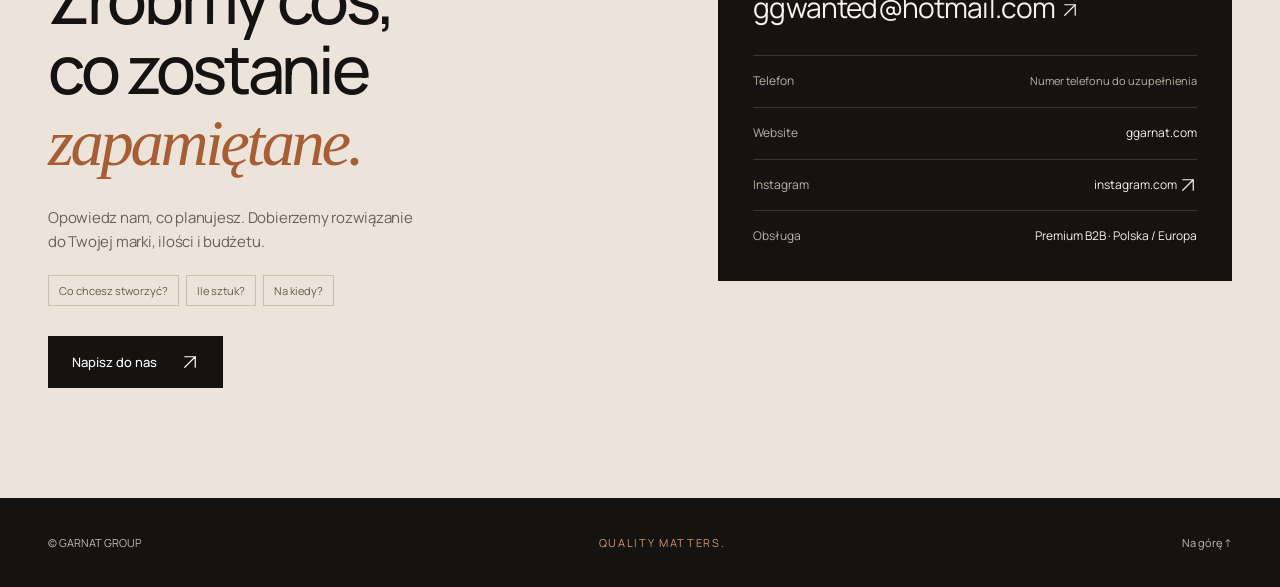
==== commit 4788d2c9: "Remove introductory offer copy in both languages" ====
--- a/index.html
+++ b/index.html
@@ -12,7 +12,7 @@
 <p class="opening-services"><span>REKLAMA</span><span>BRANDING</span><span>MERCHANDISING</span></p>
 <p class="opening-description">Kompleksowe rozwiązania reklamowe dla firm</p>
 </section>
-<section class="section services offer-overview" id="oferta" aria-labelledby="offer-heading"><div class="container"><div class="offer-intro"><div class="section-label">GARNAT GROUP / Oferta</div><h2 id="offer-heading">Produkty z logo dla firm i szkół.</h2><p>Tworzymy gadżety reklamowe, odzież z logo, zestawy powitalne oraz druk i opakowania. Pomagamy od projektu i personalizacji po gotowy produkt.</p></div>
+<section class="section services offer-overview" id="oferta" aria-labelledby="offer-heading"><div class="container"><div class="offer-intro"><div class="section-label" id="offer-heading">GARNAT GROUP / Oferta</div></div>
 <div class="category-grid">
 <a class="category-card" href="katalog-bez-js.html#produkt-1-1" data-catalog-open data-category="Gifty i gadżety" aria-label="Otwórz katalog: Gadżety reklamowe i upominki"><h3>Gadżety reklamowe i upominki</h3><ul><li>Kubki reklamowe</li><li>Notesy i kalendarze firmowe</li><li>Długopisy i artykuły piśmiennicze</li><li>Torby reklamowe</li><li>Bidony i butelki reklamowe</li><li>Parasole z logo</li><li>Elektronika reklamowa</li><li>Zestawy upominkowe</li></ul></a>
 <a class="category-card" href="katalog-bez-js.html#produkt-2-1" data-catalog-open data-category="Szkoła" aria-label="Otwórz katalog: Uniformy szkolne i odzież dla placówek"><h3>Uniformy szkolne i odzież dla placówek</h3><ul><li>Mundurki szkolne</li><li>Bluzy i koszulki szkolne</li><li>Odzież sportowa</li><li>Odzież dla pracowników placówek</li><li>Plecaki i worki szkolne</li><li>Piórniki i akcesoria szkolne</li><li>Długopisy i przybory szkolne</li><li>Stroje reprezentacyjne</li></ul></a>
